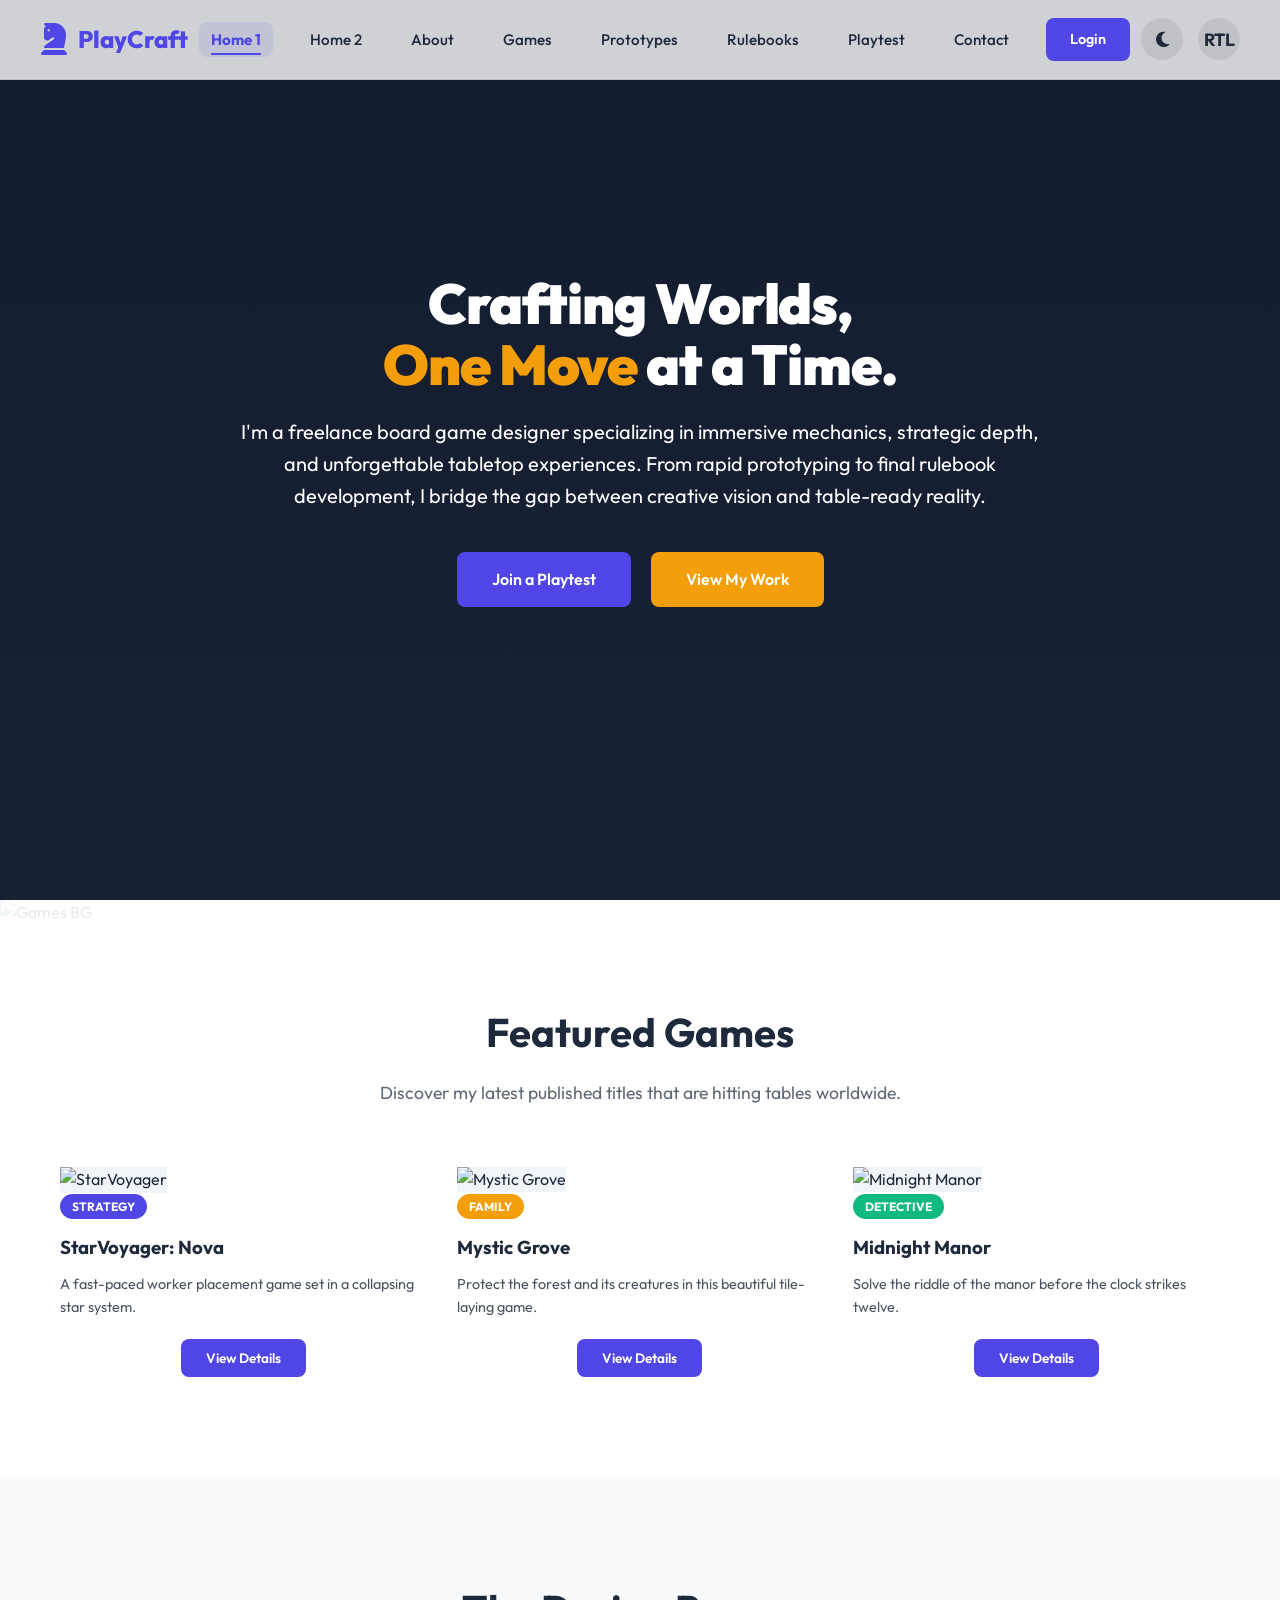
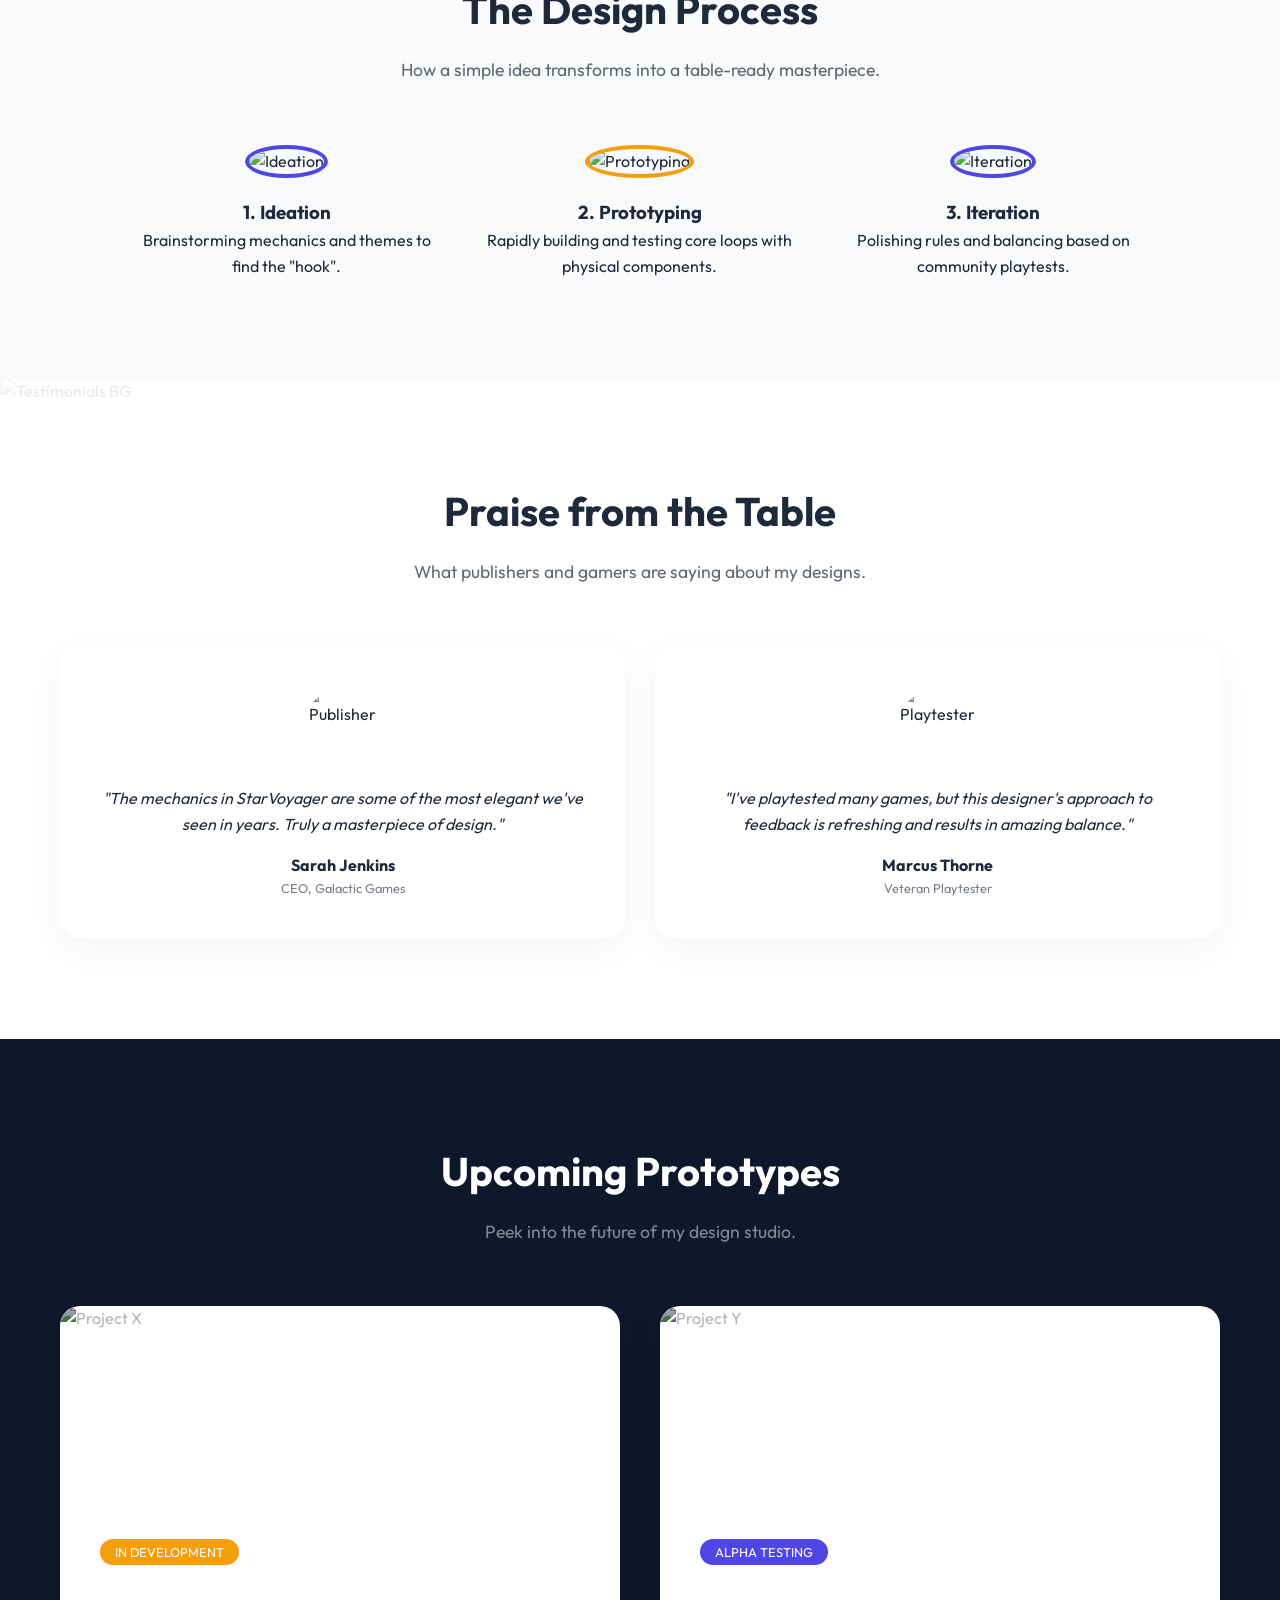
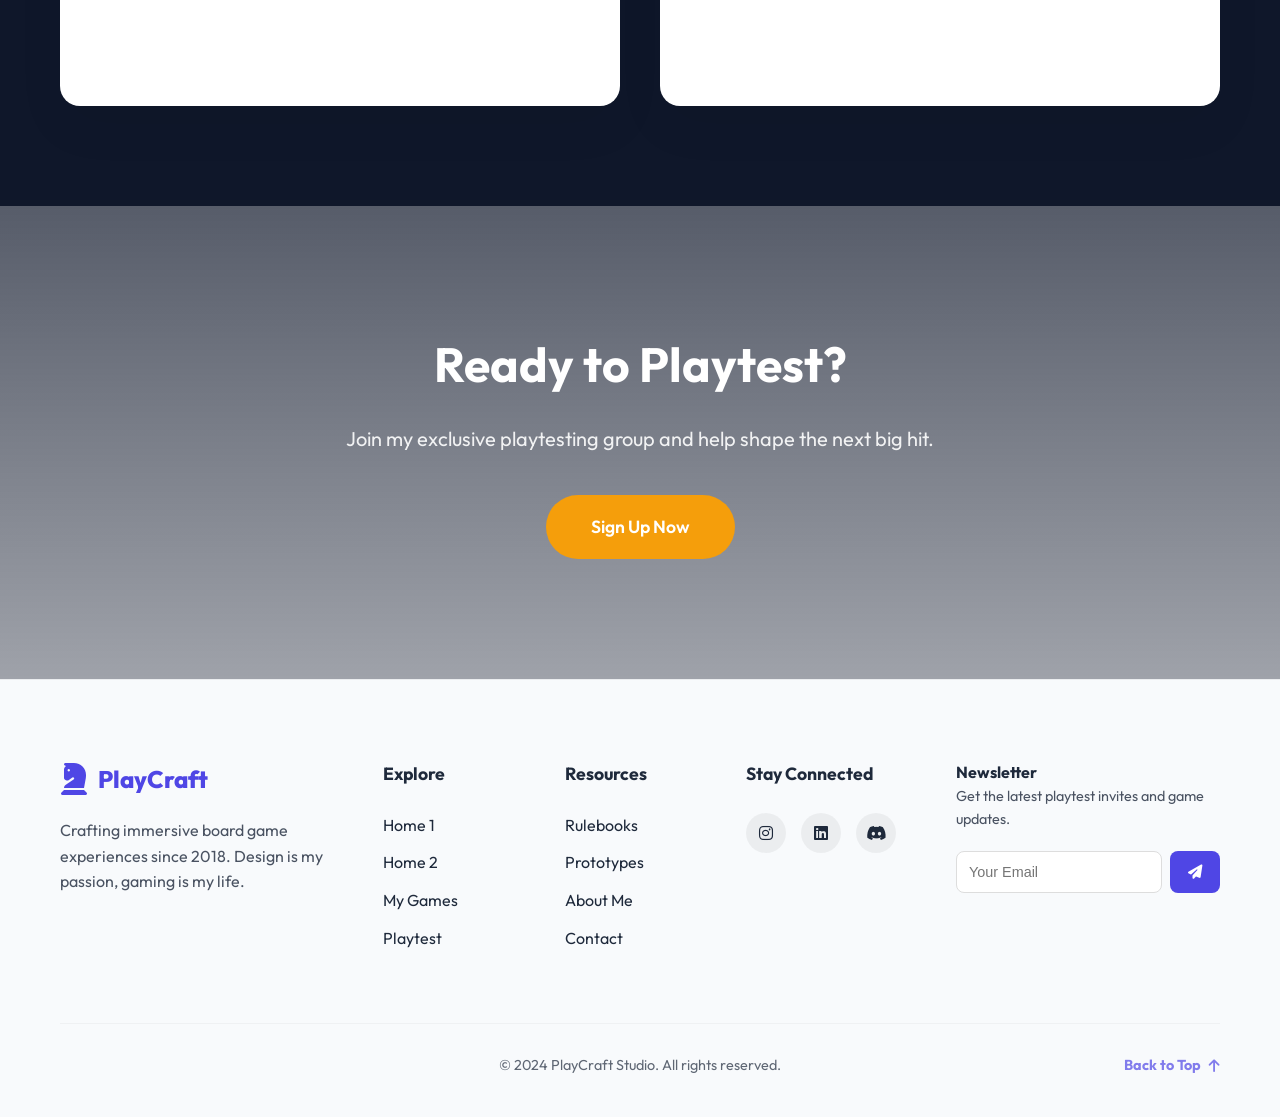
==== index.html @ fb5658e9 "first commit" ====
<!DOCTYPE html>
<html lang="en">

<head>
    <meta charset="UTF-8">
    <meta name="viewport" content="width=device-width, initial-scale=1.0">
    <title>PlayCraft | Home 1 - Classic Board Game Portfolio</title>
    <link rel="stylesheet" href="style.css">
    <link
        href="https://fonts.googleapis.com/css2?family=Outfit:wght@300;400;500;600;700;800;900&family=Inter:wght@400;500;600;700&display=swap"
        rel="stylesheet">
    <link rel="stylesheet" href="https://cdnjs.cloudflare.com/ajax/libs/font-awesome/6.4.0/css/all.min.css">
</head>

<body>

    <!-- Header -->
    <header>
        <div class="header-container">
            <a href="index.html" class="logo">
                <i class="fas fa-chess-knight"></i>
                <span>PlayCraft</span>
            </a>
            <nav id="main-nav">
                <ul>
                    <li><a href="index.html" class="active">Home 1</a></li>
                    <li><a href="home2.html">Home 2</a></li>
                    <li><a href="about.html">About</a></li>
                    <li><a href="games.html">Games</a></li>
                    <li><a href="prototypes.html">Prototypes</a></li>
                    <li><a href="rulebooks.html">Rulebooks</a></li>
                    <li><a href="playtest.html">Playtest</a></li>
                    <li><a href="contact.html">Contact</a></li>
                    <li><a href="login.html" class="btn btn-primary">Login</a></li>
                </ul>
            </nav>
            <div class="header-actions">
                <button class="toggle-btn" id="theme-toggle"><i class="fas fa-moon"></i></button>
                <button class="toggle-btn" id="rtl-toggle">RTL</button>
                <i class="fas fa-bars hamburger" id="hamburger"></i>
            </div>
        </div>
    </header>

    <main>
        <!-- Hero Section -->
        <section class="hero"
            style="background-image: url('https://images.unsplash.com/photo-1570303345338-e1f0eddf4946?auto=format&fit=crop&q=80&w=1920');">
            <div class="hero-overlay"></div>
            <div class="container hero-container"
                style="display: flex; align-items: center; justify-content: center; text-align: center;">
                <div class="hero-content" style="max-width: 800px; z-index: 2; margin: 0 auto;">
                    <h1 class="hero-title">Crafting
                        Worlds, <br><span style="color: var(--secondary);">One Move</span> at a Time.</h1>
                    <p class="hero-description" style="font-size: 1.25rem; margin-bottom: 40px; opacity: 0.9;">I'm a
                        freelance board game designer specializing in immersive mechanics, strategic depth, and
                        unforgettable tabletop experiences. From rapid prototyping to final rulebook development, I bridge the gap between creative vision and table-ready reality.</p>
                    <div class="hero-btns" style="display: flex; justify-content: center; gap: 20px;">
                        <a href="playtest.html" class="btn btn-primary"
                            style="padding: 15px 35px; font-size: 1rem;">Join a Playtest</a>
                        <a href="#featured" class="btn btn-secondary" style="padding: 15px 35px; font-size: 1rem;">View
                            My Work</a>
                    </div>
                </div>
            </div>
        </section>

        <!-- Featured Games Section -->
        <section id="featured" class="featured-games">
            <img src="https://images.unsplash.com/photo-1553481187-be93c21490a9?auto=format&fit=crop&q=80&w=1920"
                alt="Games BG" class="section-bg-img">
            <div class="container">
                <div class="section-header">
                    <h2>Featured Games</h2>
                    <p>Discover my latest published titles that are hitting tables worldwide.</p>
                </div>
                <div class="games-grid"
                    style="display: grid; grid-template-columns: repeat(auto-fit, minmax(300px, 1fr)); gap: 30px;">
                    <!-- Game 1 -->
                    <div class="card animate-on-scroll">
                        <img src="https://images.pexels.com/photos/207924/pexels-photo-207924.jpeg" alt="StarVoyager">
                        <div class="card-content">
                            <span
                                style="background: var(--primary); color: white; padding: 5px 12px; border-radius: 20px; font-size: 0.75rem; font-weight: 700;">STRATEGY</span>
                            <h3 style="margin: 15px 0 10px;">StarVoyager: Nova</h3>
                            <p style="font-size: 0.9rem; opacity: 0.8; margin-bottom: 20px;">A fast-paced worker
                                placement game set in a collapsing star system.</p>
                            <button class="btn btn-primary" onclick="openGameModal(this)" data-title="StarVoyager: Nova"
                                data-image="https://images.unsplash.com/photo-1614332287897-cdc485fa562d?auto=format&fit=crop&q=80&w=800"
                                data-desc="A fast-paced worker placement game set in a collapsing star system. Balance resource gathering with ship upgrades as you race to escape before the Supernova. Every decision could be your last."
                                style="padding: 10px 25px; font-size: 0.85rem; width: fit-content; margin: 0 auto; display: block;">View Details</button>
                        </div>
                    </div>
                    <!-- Game 2 -->
                    <div class="card animate-on-scroll" style="animation-delay: 0.1s;">
                        <img src="https://images.pexels.com/photos/8111324/pexels-photo-8111324.jpeg"
                            alt="Mystic Grove">
                        <div class="card-content">
                            <span
                                style="background: var(--secondary); color: white; padding: 5px 12px; border-radius: 20px; font-size: 0.75rem; font-weight: 700;">FAMILY</span>
                            <h3 style="margin: 15px 0 10px;">Mystic Grove</h3>
                            <p style="font-size: 0.9rem; opacity: 0.8; margin-bottom: 20px;">Protect the forest and its
                                creatures in this beautiful tile-laying game.</p>
                            <button class="btn btn-primary" onclick="openGameModal(this)" data-title="Mystic Grove"
                                data-image="https://images.unsplash.com/photo-1544377193-33dcf4d68fb5?auto=format&fit=crop&q=80&w=800"
                                data-desc="Protect your sacred forest as druids in this beautiful tile-laying adventure. Harmonize with nature to outwit the industrial blight. Simple enough for families, deep enough for veterans."
                                style="padding: 10px 25px; font-size: 0.85rem; width: fit-content; margin: 0 auto; display: block;">View Details</button>
                        </div>
                    </div>
                    <!-- Game 3 -->
                    <div class="card animate-on-scroll" style="animation-delay: 0.2s;">
                        <img src="https://images.unsplash.com/photo-1606167668584-78701c57f13d?auto=format&fit=crop&q=80&w=600"
                            alt="Midnight Manor">
                        <div class="card-content">
                            <span
                                style="background: #10b981; color: white; padding: 5px 12px; border-radius: 20px; font-size: 0.75rem; font-weight: 700;">DETECTIVE</span>
                            <h3 style="margin: 15px 0 10px;">Midnight Manor</h3>
                            <p style="font-size: 0.9rem; opacity: 0.8; margin-bottom: 20px;">Solve the riddle of the
                                manor before the clock strikes twelve.</p>
                            <button class="btn btn-primary" onclick="openGameModal(this)" data-title="Midnight Manor"
                                data-image="https://images.unsplash.com/photo-1606167668584-78701c57f13d?auto=format&fit=crop&q=80&w=800"
                                data-desc="A social deduction game of shadows and secrets. One player is the phantom haunting the manor, while others must uncover the mystery before the clock strikes twelve. Every clue matters."
                                style="padding: 10px 25px; font-size: 0.85rem; width: fit-content; margin: 0 auto; display: block;">View Details</button>
                        </div>
                    </div>
                </div>
            </div>
        </section>

        <!-- Design Process Section -->
        <section id="process" style="background: #f8fafc; position: relative;">
            <div class="container" style="position: relative; z-index: 2; max-width: 1100px;">
                <div class="section-header">
                    <h2>The Design Process</h2>
                    <p>How a simple idea transforms into a table-ready masterpiece.</p>
                </div>
                <div class="process-grid" style="display: grid; grid-template-columns: repeat(3, 1fr); gap: 40px; padding: 0 20px;">
                        <div class="process-step animate-on-scroll" style="text-align: center;">
                            <img src="https://images.unsplash.com/photo-1553481187-be93c21490a9?auto=format&fit=crop&q=80&w=600"
                                alt="Ideation"
                                style="width: 150px; height: 150px; border-radius: 50%; object-fit: cover; margin-bottom: 20px; border: 4px solid var(--primary);">
                            <h3>1. Ideation</h3>
                            <p>Brainstorming mechanics and themes to find the "hook".</p>
                        </div>
                        <div class="process-step animate-on-scroll" style="text-align: center;">
                            <img src="https://images.pexels.com/photos/7776195/pexels-photo-7776195.jpeg"
                                alt="Prototyping"
                                style="width: 150px; height: 150px; border-radius: 50%; object-fit: cover; margin-bottom: 20px; border: 4px solid var(--secondary);">
                            <h3>2. Prototyping</h3>
                            <p>Rapidly building and testing core loops with physical components.</p>
                        </div>
                        <div class="process-step animate-on-scroll" style="text-align: center;">
                            <img src="https://images.pexels.com/photos/15574421/pexels-photo-15574421.jpeg"
                                alt="Iteration"
                                style="width: 150px; height: 150px; border-radius: 50%; object-fit: cover; margin-bottom: 20px; border: 4px solid var(--primary);">
                            <h3>3. Iteration</h3>
                            <p>Polishing rules and balancing based on community playtests.</p>
                        </div>
                    </div>
            </div>
        </section>

        <!-- Testimonials Section -->
        <section id="testimonials">
            <img src="https://images.unsplash.com/photo-1543269664-7eef42226a21?auto=format&fit=crop&q=80&w=1920"
                alt="Testimonials BG" class="section-bg-img">
            <div class="container">
                <div class="section-header">
                    <h2>Praise from the Table</h2>
                    <p>What publishers and gamers are saying about my designs.</p>
                </div>
                <div class="testimonials-grid" style="display: grid; grid-template-columns: repeat(2, 1fr); gap: 30px;">
                    <div class="testimonial-card animate-on-scroll"
                        style="padding: 40px; background: var(--bg-light); border-radius: 20px; box-shadow: 0 10px 40px rgba(0,0,0,0.05); display: flex; flex-direction: column; gap: 20px; align-items: center; text-align: center;">
                        <img src="https://images.unsplash.com/photo-1472099645785-5658abf4ff4e?auto=format&fit=crop&q=80&w=100"
                            alt="Publisher" style="width: 80px; height: 80px; border-radius: 50%; object-fit: cover;">
                        <div>
                            <p style="font-style: italic; margin-bottom: 15px;">"The mechanics in StarVoyager are some
                                of the most elegant we've seen in years. Truly a masterpiece of design."</p>
                            <h4 style="margin: 0; text-align: center;">Sarah Jenkins</h4>
                            <span style="font-size: 0.8rem; opacity: 0.6; display: block; text-align: center;">CEO, Galactic Games</span>
                        </div>
                    </div>
                    <div class="testimonial-card animate-on-scroll"
                        style="padding: 40px; background: var(--bg-light); border-radius: 20px; box-shadow: 0 10px 40px rgba(0,0,0,0.05); display: flex; flex-direction: column; gap: 20px; align-items: center; text-align: center;">
                        <img src="https://images.unsplash.com/photo-1438761681033-6461ffad8d80?auto=format&fit=crop&q=80&w=100"
                            alt="Playtester" style="width: 80px; height: 80px; border-radius: 50%; object-fit: cover;">
                        <div>
                            <p style="font-style: italic; margin-bottom: 15px;">"I've playtested many games, but this
                                designer's approach to feedback is refreshing and results in amazing balance."</p>
                            <h4 style="margin: 0; text-align: center;">Marcus Thorne</h4>
                            <span style="font-size: 0.8rem; opacity: 0.6; display: block; text-align: center;">Veteran Playtester</span>
                        </div>
                    </div>
                </div>
            </div>
        </section>

        <!-- Upcoming Prototypes Section -->
        <section id="upcoming" style="background: var(--bg-dark); color: white;">
            <div class="container">
                <div class="section-header">
                    <h2 style="color: white;">Upcoming Prototypes</h2>
                    <p style="color: rgba(255,255,255,0.7);">Peek into the future of my design studio.</p>
                </div>
                <div class="upcoming-grid" style="display: grid; grid-template-columns: 1fr 1fr; gap: 40px;">
                    <div class="prototype-card animate-on-scroll"
                        style="position: relative; border-radius: 20px; overflow: hidden; height: 400px;">
                        <img src="https://images.pexels.com/photos/19677/pexels-photo.jpg" alt="Project X"
                            style="width: 100%; height: 100%; object-fit: cover; filter: brightness(0.7);">
                        <div style="position: absolute; bottom: 40px; left: 40px; z-index: 2;">
                            <span
                                style="background: var(--secondary); padding: 5px 15px; border-radius: 20px; font-size: 0.8rem;">IN
                                DEVELOPMENT</span>
                            <h3 style="font-size: 1.8rem; margin: 15px 0;">Project: Aether Bridge</h3>
                            <p style="opacity: 0.8;">A cooperative puzzle game about connecting ancient civilizations.
                            </p>
                        </div>
                    </div>
                    <div class="prototype-card animate-on-scroll"
                        style="position: relative; border-radius: 20px; overflow: hidden; height: 400px;">
                        <img src="https://images.pexels.com/photos/7329697/pexels-photo-7329697.jpeg" alt="Project Y"
                            style="width: 100%; height: 100%; object-fit: cover; filter: brightness(0.7);">
                        <div style="position: absolute; bottom: 40px; left: 40px; z-index: 2;">
                            <span
                                style="background: var(--primary); padding: 5px 15px; border-radius: 20px; font-size: 0.8rem;">ALPHA
                                TESTING</span>
                            <h3 style="font-size: 1.8rem; margin: 15px 0;">Kingdom's Edge</h3>
                            <p style="opacity: 0.8;">Area control and bluffing game set in a crumbling empire.</p>
                        </div>
                    </div>
                </div>
            </div>
        </section>

        <!-- CTA Section -->
        <section class="cta-section"
            style="padding: 120px 0; text-align: center; background-image: url('https://images.unsplash.com/photo-1596464716127-f2a82984de30?auto=format&fit=crop&q=80&w=1200'); background-size: cover; background-position: center; position: relative;">
            <div class="hero-overlay"></div>
            <div class="container animate-up" style="position: relative; z-index: 2; color: white;">
                <h2 style="font-size: 3rem; margin-bottom: 20px;">Ready to Playtest?</h2>
                <p style="font-size: 1.25rem; margin-bottom: 40px; opacity: 0.9;">Join my exclusive playtesting group
                    and help shape the next big hit.</p>
                <a href="playtest.html" class="btn btn-secondary"
                    style="padding: 18px 45px; font-size: 1.1rem; border-radius: 50px;">Sign Up Now</a>
            </div>
        </section>
    </main>

    <!-- Footer -->
    <footer>
        <div class="container">
            <div class="footer-grid">
                <div class="footer-logo-desc">
                    <a href="index.html" class="logo">
                        <i class="fas fa-chess-knight"></i>
                        <span>PlayCraft</span>
                    </a>
                    <p>Crafting immersive board game experiences since 2018. Design is my passion, gaming is my life.
                    </p>
                </div>
                <div class="footer-links">
                    <h4>Explore</h4>
                    <ul>
                        <li><a href="index.html">Home 1</a></li>
                        <li><a href="home2.html">Home 2</a></li>
                        <li><a href="games.html">My Games</a></li>
                        <li><a href="playtest.html">Playtest</a></li>
                    </ul>
                </div>
                <div class="footer-links">
                    <h4>Resources</h4>
                    <ul>
                        <li><a href="rulebooks.html">Rulebooks</a></li>
                        <li><a href="prototypes.html">Prototypes</a></li>
                        <li><a href="about.html">About Me</a></li>
                        <li><a href="contact.html">Contact</a></li>
                    </ul>
                </div>
                <div class="footer-links">
                    <h4>Stay Connected</h4>
                    <div class="social-icons">
                        <a href="#" class="social-icon"><i class="fab fa-instagram"></i></a>
                        <a href="#" class="social-icon"><i class="fab fa-linkedin"></i></a>
                        <a href="#" class="social-icon"><i class="fab fa-discord"></i></a>
                    </div>
                </div>
                <div class="footer-newsletter">
                    <h4>Newsletter</h4>
                    <p style="margin-bottom: 20px; font-size: 0.9rem; opacity: 0.8;">Get the latest playtest invites and game updates.</p>
                    <form style="display: flex; gap: 8px;">
                        <input type="email" placeholder="Your Email" style="flex: 1; padding: 12px; border-radius: 8px; border: 1px solid #ddd; font-size: 0.9rem; background: var(--bg-light); color: var(--text-main);">
                        <button type="submit" class="btn btn-primary" style="padding: 10px 18px;"><i class="fas fa-paper-plane"></i></button>
                    </form>
                </div>
            </div>
            <div class="footer-bottom">
                <p>&copy; 2024 PlayCraft Studio. All rights reserved.</p>
                <a href="#" class="back-to-top">Back to Top <i class="fas fa-arrow-up"></i></a>
            </div>
        </div>
    </footer>

    <!-- Dynamic Game Modal -->
    <div id="game-modal" class="modal-overlay">
        <div class="modal-card">
            <div class="modal-close" onclick="closeGameModal()">
                <i class="fas fa-times"></i>
            </div>
            <div class="modal-img-container">
                <img id="modal-img" src="" alt="Game Detail" class="modal-img">
            </div>
            <div class="modal-body">
                <h2 id="modal-title" class="modal-title">Game Title</h2>
                <p id="modal-desc" class="modal-description">Game description goes here...</p>
                <div style="display: flex; gap: 20px;">
                    <a href="playtest.html" class="btn btn-primary">Join a Playtest</a>
                    <button class="btn btn-secondary" onclick="closeGameModal()">Close Details</button>
                </div>
            </div>
        </div>
    </div>

    <script src="main.js"></script>
</body>

</html>
---- style.css ----
:root {
    --primary: #4f46e5;
    --primary-dark: #4338ca;
    --secondary: #f59e0b;
    --secondary-dark: #d97706;
    --bg-light: #ffffff;
    --bg-dark: #0f172a;
    --text-light: #1e293b;
    --text-dark: #f8fafc;
    --card-bg-light: #ffffff;
    --card-bg-dark: #1e293b;
    --header-height: 80px;
    --transition: all 0.3s cubic-bezier(0.4, 0, 0.2, 1);
}

* {
    margin: 0;
    padding: 0;
    box-sizing: border-box;
}

html {
    scroll-behavior: smooth;
}

body {
    font-family: 'Outfit', sans-serif;
    line-height: 1.6;
    background-color: var(--bg-light);
    color: var(--text-light);
    transition: var(--transition);
    overflow-x: hidden;
}

body.dark-mode {
    background-color: var(--bg-dark);
    color: var(--text-dark);
}

[dir="rtl"] {
    direction: rtl;
    font-family: 'Inter', sans-serif;
}

a {
    text-decoration: none;
    color: inherit;
    transition: var(--transition);
}

button {
    cursor: pointer;
    border: none;
    outline: none;
    font-family: inherit;
    transition: var(--transition);
}

.container {
    max-width: 1200px;
    margin: 0 auto;
    padding: 0 20px;
}

/* Header Styling */
header {
    position: fixed;
    top: 0;
    left: 0;
    width: 100%;
    height: var(--header-height);
    background: rgba(255, 255, 255, 0.8);
    backdrop-filter: blur(10px);
    z-index: 1000;
    display: flex;
    align-items: center;
    border-bottom: 1px solid rgba(0, 0, 0, 0.1);
    transition: var(--transition);
}

body.dark-mode header {
    background: rgba(15, 23, 42, 0.8);
    border-bottom: 1px solid rgba(255, 255, 255, 0.1);
}

.header-container {
    display: flex;
    justify-content: space-between;
    align-items: center;
    width: 100%;
    padding: 0 40px;
}

.logo {
    display: flex;
    align-items: center;
    gap: 10px;
    font-size: 1.5rem;
    font-weight: 800;
    color: var(--primary);
}

.logo i {
    font-size: 2rem;
}

nav ul {
    display: flex;
    list-style: none;
    gap: 25px;
    align-items: center;
}

nav ul li a {
    font-weight: 500;
    font-size: 0.95rem;
    position: relative;
    padding: 8px 12px;
    border-radius: 8px;
}

nav ul li a::after {
    content: '';
    position: absolute;
    bottom: 2px;
    left: 12px;
    width: 0;
    height: 2px;
    background: var(--primary);
    transition: var(--transition);
}

nav ul li a:hover {
    color: var(--primary);
}

nav ul li a:hover::after {
    width: calc(100% - 24px);
}

/* Active Navigation State */
nav ul li a.active {
    color: var(--primary);
    font-weight: 700;
    background: rgba(79, 70, 229, 0.1);
}

body.dark-mode nav ul li a.active {
    background: rgba(255, 255, 255, 0.05);
    color: var(--secondary);
}

nav ul li a.active::after {
    width: calc(100% - 24px);
    background: var(--primary);
}

body.dark-mode nav ul li a.active::after {
    background: var(--secondary);
}

.header-actions {
    display: flex;
    align-items: center;
    gap: 15px;
}
.hamburger {
    display: none !important;
    font-size: 1.5rem;
    cursor: pointer;
    transition: var(--transition);
    color: var(--text-main);
}

body.dark-mode .hamburger {
    color: #f1f5f9;
}

/* Common Hero Heading Standard */
.hero-title {
    font-size: 3.5rem;
    font-weight: 900;
    line-height: 1.1;
    letter-spacing: -0.02em;
    margin-bottom: 20px;
    text-transform: none;
}

@media (max-width: 1024px) {
    .hero-title {
        font-size: 3rem;
    }
}

@media (max-width: 768px) {
    .hero-title {
        font-size: 2.5rem;
    }
}

.hamburger:hover {
    color: var(--primary);
}

.btn {
    padding: 10px 24px;
    border-radius: 8px;
    font-weight: 600;
    font-size: 0.9rem;
    display: inline-flex;
    align-items: center;
    justify-content: center;
    gap: 8px;
}

.btn-primary {
    background-color: var(--primary);
    color: white !important;
}

.btn-primary:hover {
    background-color: var(--primary-dark);
    color: white !important;
    transform: translateY(-3px) scale(1.02);
    box-shadow: 0 15px 30px rgba(79, 70, 229, 0.4);
    filter: brightness(1.1);
}

.btn-secondary {
    background-color: var(--secondary);
    color: white !important;
}

.btn-secondary:hover {
    background-color: var(--secondary-dark);
    color: white !important;
    transform: translateY(-3px) scale(1.02);
    box-shadow: 0 15px 30px rgba(245, 158, 11, 0.4);
    filter: brightness(1.1);
}

.toggle-btn {
    width: 42px;
    height: 42px;
    border-radius: 50%;
    background: rgba(0, 0, 0, 0.08);
    color: var(--text-main);
    display: flex;
    align-items: center;
    justify-content: center;
    font-size: 1.1rem;
    font-weight: 700;
    cursor: pointer;
    transition: var(--transition);
}

.toggle-btn:hover {
    background: var(--primary);
    color: white;
    transform: translateY(-2px);
}

body.dark-mode .toggle-btn {
    background: rgba(255, 255, 255, 0.15);
    color: #f1f5f9;
}

body.dark-mode .toggle-btn:hover {
    background: rgba(255, 255, 255, 0.25);
    color: var(--secondary);
    transform: translateY(-2px);
}

#theme-toggle i {
    transition: var(--transition);
}

body.dark-mode #theme-toggle i {
    color: var(--secondary);
}

/* Footer Styling */
footer {
    padding: 80px 0 40px;
    background: #f8fafc;
    border-top: 1px solid rgba(0, 0, 0, 0.05);
}

body.dark-mode footer {
    background: #0b1120;
    border-top: 1px solid rgba(255, 255, 255, 0.05);
}

.footer-grid {
    display: grid;
    grid-template-columns: repeat(auto-fit, minmax(180px, 1fr));
    gap: 40px;
    margin-bottom: 60px;
}

@media (min-width: 1024px) {
    .footer-grid {
        grid-template-columns: 2fr 1fr 1fr 1.2fr 1.8fr;
    }
}

.footer-logo-desc p {
    margin-top: 20px;
    opacity: 0.8;
    max-width: 300px;
}

.footer-links h4 {
    margin-bottom: 25px;
    font-size: 1.1rem;
}

.footer-links ul {
    list-style: none;
}

.footer-links ul li {
    margin-bottom: 12px;
}

.footer-links ul li a:hover {
    color: var(--primary);
    padding-left: 5px;
}

.social-icons {
    display: flex;
    gap: 15px;
}

.social-icon {
    width: 40px;
    height: 40px;
    border-radius: 50%;
    background: rgba(0, 0, 0, 0.05);
    display: flex;
    align-items: center;
    justify-content: center;
    transition: var(--transition);
}

body.dark-mode .social-icon {
    background: rgba(255, 255, 255, 0.05);
}

.social-icon:hover {
    background: var(--primary);
    color: white;
    transform: translateY(-3px);
}

.footer-bottom {
    padding-top: 30px;
    border-top: 1px solid rgba(0, 0, 0, 0.05);
    display: flex;
    justify-content: center;
    align-items: center;
    position: relative;
    font-size: 0.9rem;
    opacity: 0.7;
}

.back-to-top {
    position: absolute;
    right: 0;
    color: var(--primary);
    text-decoration: none;
    font-weight: 700;
    transition: 0.3s;
    display: flex;
    align-items: center;
    gap: 8px;
}

.back-to-top:hover {
    transform: translateY(-3px);
    color: var(--secondary);
}

@media (max-width: 768px) {
    .footer-bottom {
        flex-direction: column;
        gap: 15px;
    }
    .back-to-top {
        position: static;
    }
}

body.dark-mode .footer-bottom {
    border-top: 1px solid rgba(255, 255, 255, 0.05);
}

/* Sections Common */
section {
    padding: 100px 0;
}

.section-header {
    text-align: center;
    margin-bottom: 60px;
}

.section-header h2 {
    font-size: 2.5rem;
    margin-bottom: 15px;
}

.section-header p {
    font-size: 1.1rem;
    max-width: 600px;
    margin: 0 auto;
    opacity: 0.7;
}

/* Hero Base Styling */
.hero {
    height: 100vh;
    display: flex;
    align-items: center;
    position: relative;
    overflow: hidden;
    padding-top: var(--header-height);
    background-size: cover;
    background-position: center;
    background-repeat: no-repeat;
    background-color: #1e293b; /* Fallback */
}

.hero-overlay {
    position: absolute;
    top: 0;
    left: 0;
    width: 100%;
    height: 100%;
    background: linear-gradient(rgba(15, 23, 42, 0.7), rgba(15, 23, 42, 0.4));
    z-index: 1;
}

body.dark-mode .hero-overlay {
    background: linear-gradient(rgba(2, 6, 23, 0.8), rgba(2, 6, 23, 0.6));
}

.hero .container {
    position: relative;
    z-index: 2;
    color: white;
}

/* Image Utilities */
img {
    max-width: 100%;
    height: auto;
    object-fit: cover;
}

.img-responsive {
    width: 100%;
    height: 100%;
    object-fit: cover;
}

.card img {
    width: 100%;
    height: 250px;
    object-fit: cover;
    background-color: #f1f5f9; /* Fallback */
}

body.dark-mode .card img {
    background-color: #334155;
}

.section-bg-img {
    position: absolute;
    top: 0;
    left: 0;
    width: 100%;
    height: 100%;
    object-fit: cover;
    opacity: 0.1;
    z-index: -1;
}

/* Global Dark Mode Fixes */
body.dark-mode {
    background-color: #020617;
    color: #f1f5f9;
}

body.dark-mode section:not(.hero) {
    background-color: #020617 !important;
    color: #f1f5f9;
}

body.dark-mode .container {
    color: #f1f5f9;
}

body.dark-mode h1, 
body.dark-mode h2, 
body.dark-mode h3, 
body.dark-mode h4, 
body.dark-mode p, 
body.dark-mode span,
body.dark-mode label {
    color: #f1f5f9 !important;
}

body.dark-mode .card,
body.dark-mode .testimonial-card,
body.dark-mode .process-step,
body.dark-mode .philosophy-item,
body.dark-mode .session-card {
    background-color: #1e293b !important;
    color: #f1f5f9 !important;
    box-shadow: 0 10px 30px rgba(0,0,0,0.3) !important;
    border: 1px solid rgba(255,255,255,0.05);
}

body.dark-mode .section-header p {
    color: #94a3b8 !important;
}

body.dark-mode .footer-bottom {
    border-top: 1px solid rgba(255,255,255,0.1);
}

body.dark-mode .header-container {
    background: rgba(15, 23, 42, 0.95);
}

/* Fix specific colors that might be too dark */
body.dark-mode a {
    color: #f1f5f9;
}

body.dark-mode a:hover {
    color: var(--secondary);
}

/* Animations Updated */
@keyframes fadeInUp {
    from { opacity: 0; transform: translateY(50px); }
    to { opacity: 1; transform: translateY(0); }
}

@keyframes slideInUp {
    from { opacity: 0; transform: translateY(100px); }
    to { opacity: 1; transform: translateY(0); }
}

.hero-title, .hero-description, .hero-btns {
    opacity: 0;
    animation: fadeInUp 0.8s cubic-bezier(0.4, 0, 0.2, 1) forwards;
}

.hero-title { animation-delay: 0.2s; }
.hero-description { animation-delay: 0.4s; }
.hero-btns { animation-delay: 0.6s; }

/* Auth Pages */
.auth-page {
    height: 100vh;
    display: flex;
    align-items: center;
    justify-content: center;
    background: #f1f5f9;
}

body.dark-mode .auth-page {
    background: #020617;
}

.auth-card {
    background: white;
    padding: 40px;
    border-radius: 20px;
    width: 100%;
    max-width: 450px;
    box-shadow: 0 25px 50px -12px rgba(0, 0, 0, 0.1);
    position: relative;
}

body.dark-mode .auth-card {
    background: var(--card-bg-dark);
}

.auth-logo {
    text-align: center;
    margin-bottom: 30px;
}

.auth-form .form-group {
    margin-bottom: 20px;
}

.auth-form label {
    display: block;
    margin-bottom: 8px;
    font-weight: 600;
}

.auth-form input {
    width: 100%;
    padding: 12px 16px;
    border: 1px solid rgba(0, 0, 0, 0.1);
    border-radius: 8px;
    background: transparent;
    color: inherit;
}

body.dark-mode .auth-form input {
    border-color: rgba(255, 255, 255, 0.1);
}

.password-input-wrapper {
    position: relative;
}

.password-toggle {
    position: absolute;
    right: 15px;
    top: 50%;
    transform: translateY(-50%);
    cursor: pointer;
    opacity: 0.5;
}

.auth-options {
    display: flex;
    justify-content: space-between;
    align-items: center;
    margin-bottom: 25px;
    font-size: 0.85rem;
}

.social-login {
    display: flex;
    gap: 15px;
    margin-top: 25px;
}

.social-btn {
    flex: 1;
    padding: 12px;
    border: 1px solid rgba(0, 0, 0, 0.1);
    border-radius: 8px;
    display: flex;
    align-items: center;
    justify-content: center;
    gap: 10px;
    background: transparent;
    color: #334155;
    cursor: pointer;
    transition: var(--transition);
}

.social-btn:hover {
    background: rgba(0, 0, 0, 0.05);
    transform: translateY(-2px);
}

body.dark-mode .social-btn {
    border-color: rgba(255, 255, 255, 0.1);
    color: #f1f5f9;
}

body.dark-mode .social-btn:hover {
    background: rgba(255, 255, 255, 0.1);
}

/* Auth Divider */
.auth-divider {
    text-align: center;
    margin: 30px 0;
    position: relative;
}

.auth-divider hr {
    border: 0;
    border-top: 1px solid rgba(0,0,0,0.1);
}

body.dark-mode .auth-divider hr {
    border-top-color: rgba(255,255,255,0.1);
}

.auth-divider span {
    position: absolute;
    top: 50%;
    left: 50%;
    transform: translate(-50%, -50%);
    background: white;
    padding: 0 15px;
    font-size: 0.8rem;
    color: #64748b;
    font-weight: 600;
}

body.dark-mode .auth-divider span {
    background: var(--card-bg-dark);
    color: #94a3b8;
}

/* Animations */
@keyframes fadeInUp {
    from { opacity: 0; transform: translateY(30px); }
    to { opacity: 1; transform: translateY(0); }
}

.animate-up {
    animation: fadeInUp 0.8s ease forwards;
}

@keyframes slideInLeft {
    from { opacity: 0; transform: translateX(-50px); }
    to { opacity: 1; transform: translateX(0); }
}

.animate-left {
    animation: slideInLeft 0.8s ease forwards;
}

/* Newsletter Card Theme Support */
.newsletter-card {
    max-width: 600px;
    margin: 0 auto;
    padding: 60px;
    background: rgba(255, 255, 255, 0.95);
    backdrop-filter: blur(10px);
    border-radius: 40px;
    box-shadow: 0 30px 60px rgba(0,0,0,0.1);
}

.newsletter-card h2 {
    margin-bottom: 20px;
    color: #1e293b !important;
}

.newsletter-card p {
    margin-bottom: 40px;
    opacity: 0.8;
    color: #1e293b !important;
}

body.dark-mode .newsletter-card {
    background: #1e293b;
}

body.dark-mode .newsletter-card h2,
body.dark-mode .newsletter-card p {
    color: #f1f5f9 !important;
}

.home2-newsletter {
    position: relative;
    padding: 100px 0;
    text-align: center;
    background-size: cover;
    background-position: center;
    border-radius: 40px;
    margin: 40px;
    overflow: hidden;
}

/* Advanced Modal Styling */
.modal-overlay {
    position: fixed;
    top: 0;
    left: 0;
    width: 100%;
    height: 100%;
    background: rgba(15, 23, 42, 0.8);
    backdrop-filter: blur(8px);
    display: none;
    align-items: center;
    justify-content: center;
    z-index: 2000;
    padding: 20px;
    animation: fadeIn 0.3s ease;
}

.modal-card {
    background: white;
    width: 100%;
    max-width: 700px;
    border-radius: 30px;
    overflow: hidden;
    position: relative;
    box-shadow: 0 40px 100px rgba(0,0,0,0.4);
    animation: scaleIn 0.4s cubic-bezier(0.175, 0.885, 0.32, 1.275);
}

body.dark-mode .modal-card {
    background: #1e293b;
    border: 1px solid rgba(255,255,255,0.05);
}

.modal-close {
    position: absolute;
    top: 20px;
    right: 20px;
    width: 40px;
    height: 40px;
    background: white;
    border-radius: 50%;
    display: flex;
    align-items: center;
    justify-content: center;
    cursor: pointer;
    z-index: 10;
    box-shadow: 0 10px 20px rgba(0,0,0,0.1);
    transition: 0.3s;
}

body.dark-mode .modal-close {
    background: #0f172a;
}

.modal-close:hover {
    transform: rotate(90deg) scale(1.1);
    background: var(--secondary);
    color: white;
}

.modal-img-container {
    height: 350px;
    width: 100%;
    position: relative;
}

.modal-img {
    width: 100%;
    height: 100%;
    object-fit: cover;
}

.modal-body {
    padding: 40px;
}

.modal-title {
    font-size: 2.2rem;
    font-weight: 800;
    margin-bottom: 20px;
    color: var(--primary);
}

body.dark-mode .modal-title {
    color: var(--secondary);
}

.philosophy-card {
    padding: 40px;
    background: var(--bg-light);
    border-radius: 30px;
    border-bottom: 6px solid var(--primary);
    box-shadow: 0 10px 40px rgba(0,0,0,0.05);
    transition: var(--transition);
    text-align: center;
}

.philosophy-card:hover {
    transform: translateY(-15px);
    box-shadow: 0 20px 40px rgba(79, 70, 229, 0.2);
}

.philosophy-card i {
    font-size: 3rem;
    color: var(--primary);
    margin-bottom: 25px;
    display: block;
}

body.dark-mode .philosophy-card {
    background: var(--card-bg-dark) !important;
}

.philosophy-card h3 {
    margin-bottom: 15px;
}

.philosophy-card p {
    font-size: 0.95rem;
    line-height: 1.6;
    opacity: 0.8;
}

.prototype-card {
    background: var(--bg-light);
    border-radius: 30px;
    overflow: hidden;
    box-shadow: 0 20px 50px rgba(0,0,0,0.05);
    display: flex;
    flex-direction: column;
    transition: var(--transition);
}

.prototype-card:hover {
    transform: translateY(-10px);
    box-shadow: 0 30px 60px rgba(79, 70, 229, 0.15);
}

body.dark-mode .prototype-card {
    background: var(--card-bg-dark) !important;
}

.prototype-card-content {
    padding: 40px;
    text-align: center;
    display: flex;
    flex-direction: column;
    align-items: center;
}

.prototype-card-content h3 {
    font-size: 1.8rem;
    margin-bottom: 15px;
}

.prototype-card-content p {
    opacity: 0.8;
    margin-bottom: 25px;
    line-height: 1.6;
}

/* Generic Theme Card for multiple uses */
.theme-card {
    background: var(--bg-light);
    box-shadow: 0 10px 30px rgba(0,0,0,0.05);
    transition: var(--transition);
}

body.dark-mode .theme-card {
    background: var(--card-bg-dark) !important;
}

/* Contact Form Theme Styles */
.contact-form label {
    display: block;
    margin-bottom: 12px;
    font-weight: 700;
    color: #334155;
    transition: var(--transition);
}

body.dark-mode .contact-form label {
    color: #f1f5f9;
}

.contact-form input,
.contact-form textarea {
    width: 100%;
    padding: 18px 25px;
    border-radius: 15px;
    border: 1.5px solid #e2e8f0;
    font-size: 1rem;
    transition: all 0.3s;
    background: #f1f5f9;
    color: #334155;
    outline: none;
}

body.dark-mode .contact-form input,
body.dark-mode .contact-form textarea {
    background: rgba(255, 255, 255, 0.05);
    border-color: rgba(255, 255, 255, 0.1);
    color: white;
}

.contact-form input:focus,
.contact-form textarea:focus {
    border-color: var(--primary);
    background: white;
    box-shadow: 0 0 0 4px rgba(79, 70, 229, 0.1);
}

body.dark-mode .contact-form input:focus,
body.dark-mode .contact-form textarea:focus {
    background: rgba(255, 255, 255, 0.1);
    border-color: var(--secondary);
}

.contact-form button:hover {
    transform: scale(1.02);
}

.modal-description {
    font-size: 1.1rem;
    line-height: 1.7;
    opacity: 0.8;
    margin-bottom: 30px;
}

@keyframes fadeIn {
    from { opacity: 0; }
    to { opacity: 1; }
}

@keyframes scaleIn {
    from { opacity: 0; transform: scale(0.8) translateY(20px); }
    to { opacity: 1; transform: scale(1) translateY(0); }
}

@media (max-width: 768px) {
    .modal-img-container { height: 250px; }
    .modal-body { padding: 30px; }
    .modal-title { font-size: 1.8rem; }
}

/* Responsive Overall */
@media (max-width: 1024px) {
    .header-container { padding: 0 15px; width: 100%; }
    .hero-title { font-size: 3rem; }
    .footer-grid { grid-template-columns: 1fr 1fr; }
    .newsletter-card { padding: 40px 20px; border-radius: 20px; margin: 0 10px; }
    
    nav {
        position: fixed;
        top: var(--header-height);
        left: -100%;
        width: 100%;
        height: calc(100vh - var(--header-height));
        background: var(--bg-light);
        transition: 0.3s ease;
        padding: 40px;
        z-index: 1000;
        box-shadow: 0 20px 40px rgba(0,0,0,0.1);
    }
    body.dark-mode nav { background: var(--bg-dark); }
    nav.active { left: 0; }
    nav ul {
        flex-direction: column;
        align-items: flex-start;
        gap: 30px;
    }
    .hamburger {
        display: block !important;
    }
    .hero { text-align: center; }
    .hero-content { margin: 0 auto; }
}

@media (max-width: 768px) {
    .home2-newsletter { 
        margin: 20px 10px; 
        padding: 60px 0; 
        border-radius: 20px;
    }
    .newsletter-card { padding: 30px 15px; }
}

@media (max-width: 480px) {
    .hero-title { font-size: 2.5rem; }
    .footer-grid { grid-template-columns: 1fr; }
}
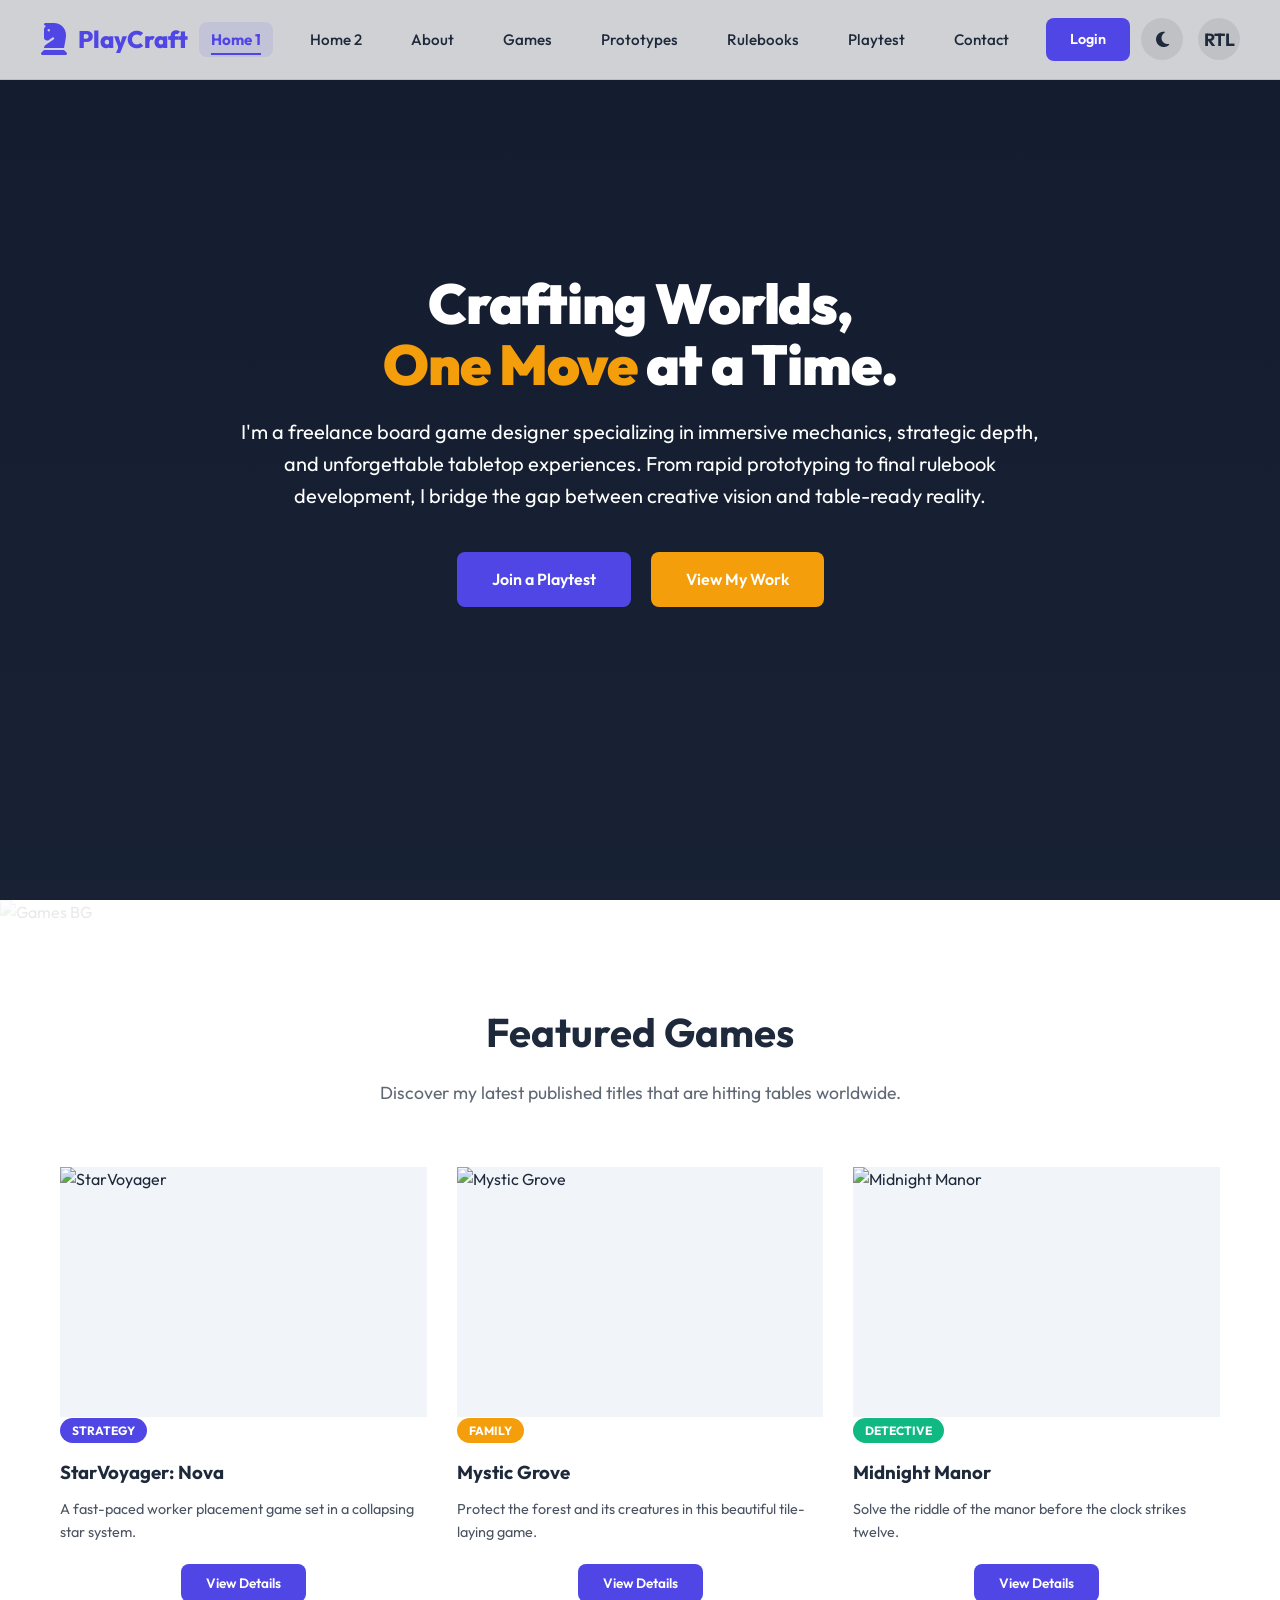
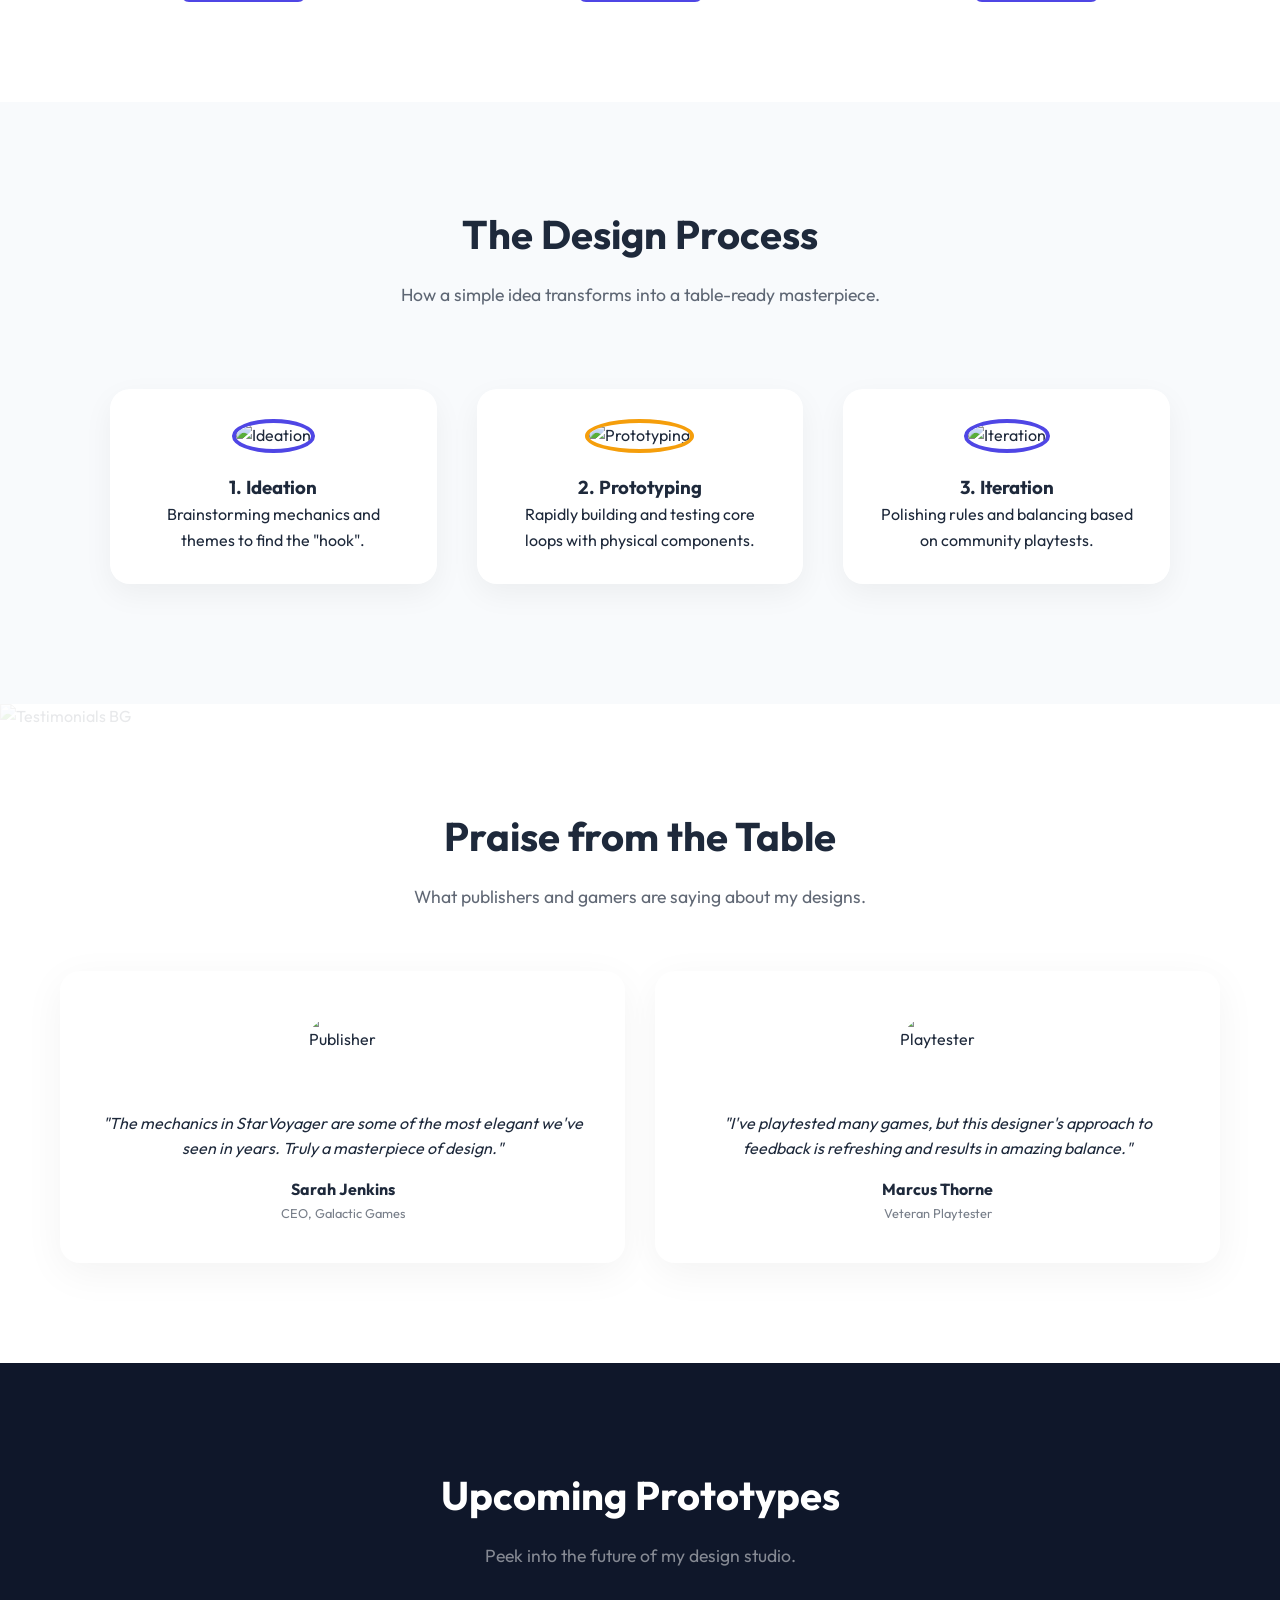
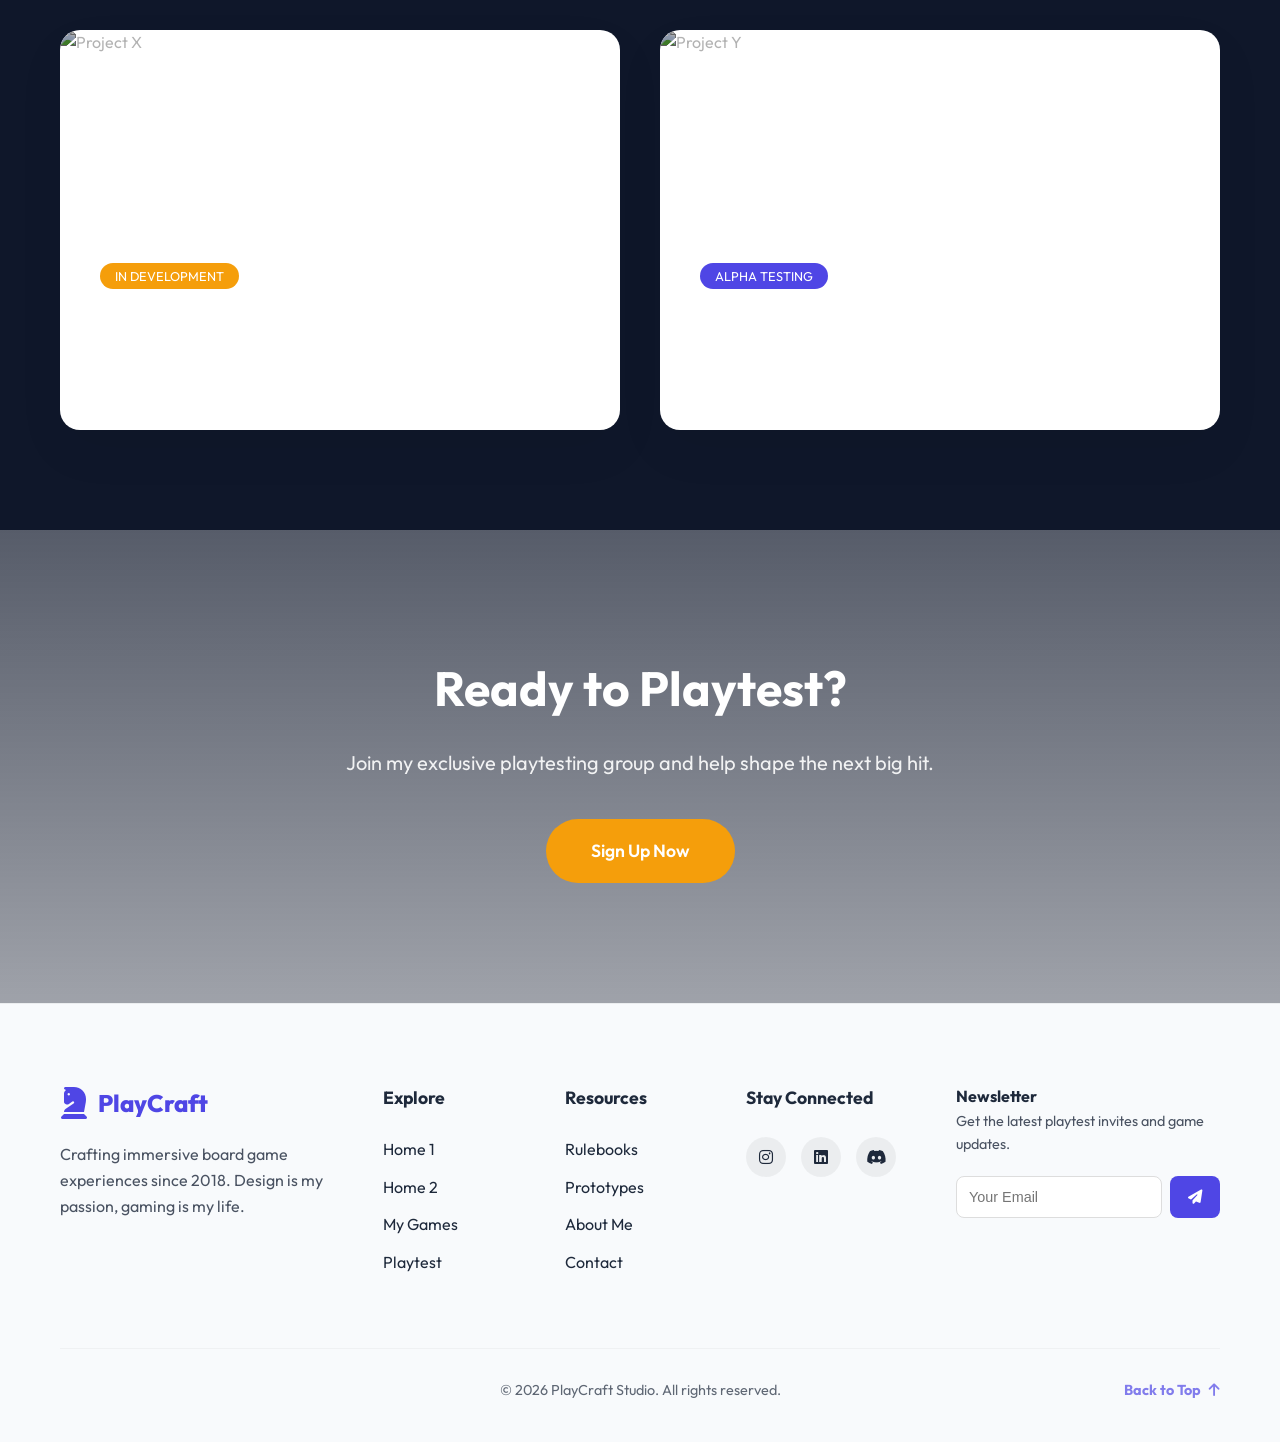
==== commit 8f6feb02: "corrections" ====
--- a/index.html
+++ b/index.html
@@ -3,6 +3,7 @@
 
 <head>
     <meta charset="UTF-8">
+    <link rel="icon" type="image/png" href="favicon.png">
     <meta name="viewport" content="width=device-width, initial-scale=1.0">
     <title>PlayCraft | Home 1 - Classic Board Game Portfolio</title>
     <link rel="stylesheet" href="style.css">
@@ -74,8 +75,7 @@
                     <h2>Featured Games</h2>
                     <p>Discover my latest published titles that are hitting tables worldwide.</p>
                 </div>
-                <div class="games-grid"
-                    style="display: grid; grid-template-columns: repeat(auto-fit, minmax(300px, 1fr)); gap: 30px;">
+                <div class="games-grid">
                     <!-- Game 1 -->
                     <div class="card animate-on-scroll">
                         <img src="https://images.pexels.com/photos/207924/pexels-photo-207924.jpeg" alt="StarVoyager">
@@ -134,7 +134,7 @@
                     <h2>The Design Process</h2>
                     <p>How a simple idea transforms into a table-ready masterpiece.</p>
                 </div>
-                <div class="process-grid" style="display: grid; grid-template-columns: repeat(3, 1fr); gap: 40px; padding: 0 20px;">
+                <div class="process-grid">
                         <div class="process-step animate-on-scroll" style="text-align: center;">
                             <img src="https://images.unsplash.com/photo-1553481187-be93c21490a9?auto=format&fit=crop&q=80&w=600"
                                 alt="Ideation"
@@ -169,9 +169,8 @@
                     <h2>Praise from the Table</h2>
                     <p>What publishers and gamers are saying about my designs.</p>
                 </div>
-                <div class="testimonials-grid" style="display: grid; grid-template-columns: repeat(2, 1fr); gap: 30px;">
-                    <div class="testimonial-card animate-on-scroll"
-                        style="padding: 40px; background: var(--bg-light); border-radius: 20px; box-shadow: 0 10px 40px rgba(0,0,0,0.05); display: flex; flex-direction: column; gap: 20px; align-items: center; text-align: center;">
+                <div class="testimonials-grid">
+                    <div class="testimonial-card animate-on-scroll">
                         <img src="https://images.unsplash.com/photo-1472099645785-5658abf4ff4e?auto=format&fit=crop&q=80&w=100"
                             alt="Publisher" style="width: 80px; height: 80px; border-radius: 50%; object-fit: cover;">
                         <div>
@@ -181,9 +180,8 @@
                             <span style="font-size: 0.8rem; opacity: 0.6; display: block; text-align: center;">CEO, Galactic Games</span>
                         </div>
                     </div>
-                    <div class="testimonial-card animate-on-scroll"
-                        style="padding: 40px; background: var(--bg-light); border-radius: 20px; box-shadow: 0 10px 40px rgba(0,0,0,0.05); display: flex; flex-direction: column; gap: 20px; align-items: center; text-align: center;">
-                        <img src="https://images.unsplash.com/photo-1438761681033-6461ffad8d80?auto=format&fit=crop&q=80&w=100"
+                    <div class="testimonial-card animate-on-scroll">
+                        <img src="https://images.unsplash.com/photo-1438761681033-6461ffad8d80?auto=format&fit=crop&get=80&w=100"
                             alt="Playtester" style="width: 80px; height: 80px; border-radius: 50%; object-fit: cover;">
                         <div>
                             <p style="font-style: italic; margin-bottom: 15px;">"I've playtested many games, but this
@@ -295,7 +293,7 @@
                 </div>
             </div>
             <div class="footer-bottom">
-                <p>&copy; 2024 PlayCraft Studio. All rights reserved.</p>
+                <p>&copy; 2026 PlayCraft Studio. All rights reserved.</p>
                 <a href="#" class="back-to-top">Back to Top <i class="fas fa-arrow-up"></i></a>
             </div>
         </div>
--- a/style.css
+++ b/style.css
@@ -533,6 +533,82 @@
 
 body.dark-mode .header-container {
     background: rgba(15, 23, 42, 0.95);
+}
+
+.games-grid {
+    display: flex;
+    flex-wrap: wrap;
+    justify-content: center;
+    gap: 30px;
+    width: 100%;
+}
+
+.games-grid .card {
+    flex: 0 1 calc(33.333% - 20px);
+    display: flex;
+    flex-direction: column;
+}
+
+.process-grid {
+    display: grid;
+    grid-template-columns: repeat(3, 1fr);
+    gap: 40px;
+    padding: 20px 0;
+}
+
+.process-step {
+    text-align: center;
+    padding: 30px;
+    border-radius: 20px;
+    background: white;
+    box-shadow: 0 10px 30px rgba(0,0,0,0.05);
+    transition: transform 0.3s ease;
+}
+
+.process-step:hover {
+    transform: translateY(-10px);
+}
+
+.testimonials-grid {
+    display: grid;
+    grid-template-columns: repeat(2, 1fr);
+    gap: 30px;
+}
+
+.testimonial-card {
+    padding: 40px;
+    background: var(--bg-light);
+    border-radius: 20px;
+    box-shadow: 0 10px 40px rgba(0,0,0,0.05);
+    display: flex;
+    flex-direction: column;
+    gap: 20px;
+    align-items: center;
+    text-align: center;
+}
+
+@media (max-width: 1024px) {
+    .games-grid .card {
+        flex: 0 1 calc(50% - 15px);
+    }
+    .process-grid {
+        grid-template-columns: repeat(2, 1fr);
+    }
+}
+
+@media (max-width: 768px) {
+    .games-grid .card {
+        flex: 0 1 100%;
+    }
+    .process-grid {
+        grid-template-columns: 1fr;
+    }
+    .testimonials-grid {
+        grid-template-columns: 1fr;
+    }
+    .testimonial-card {
+        padding: 30px 20px;
+    }
 }
 
 /* Fix specific colors that might be too dark */
@@ -1054,6 +1130,19 @@
         border-radius: 20px;
     }
     .newsletter-card { padding: 30px 15px; }
+    .hero-btns {
+        flex-direction: column !important;
+        align-items: center !important;
+        gap: 15px !important;
+        width: 100% !important;
+        margin-top: 20px !important;
+    }
+    .hero-btns .btn {
+        width: 100% !important;
+        max-width: 320px !important;
+        white-space: nowrap !important;
+        padding: 15px 30px !important;
+    }
 }
 
 @media (max-width: 480px) {
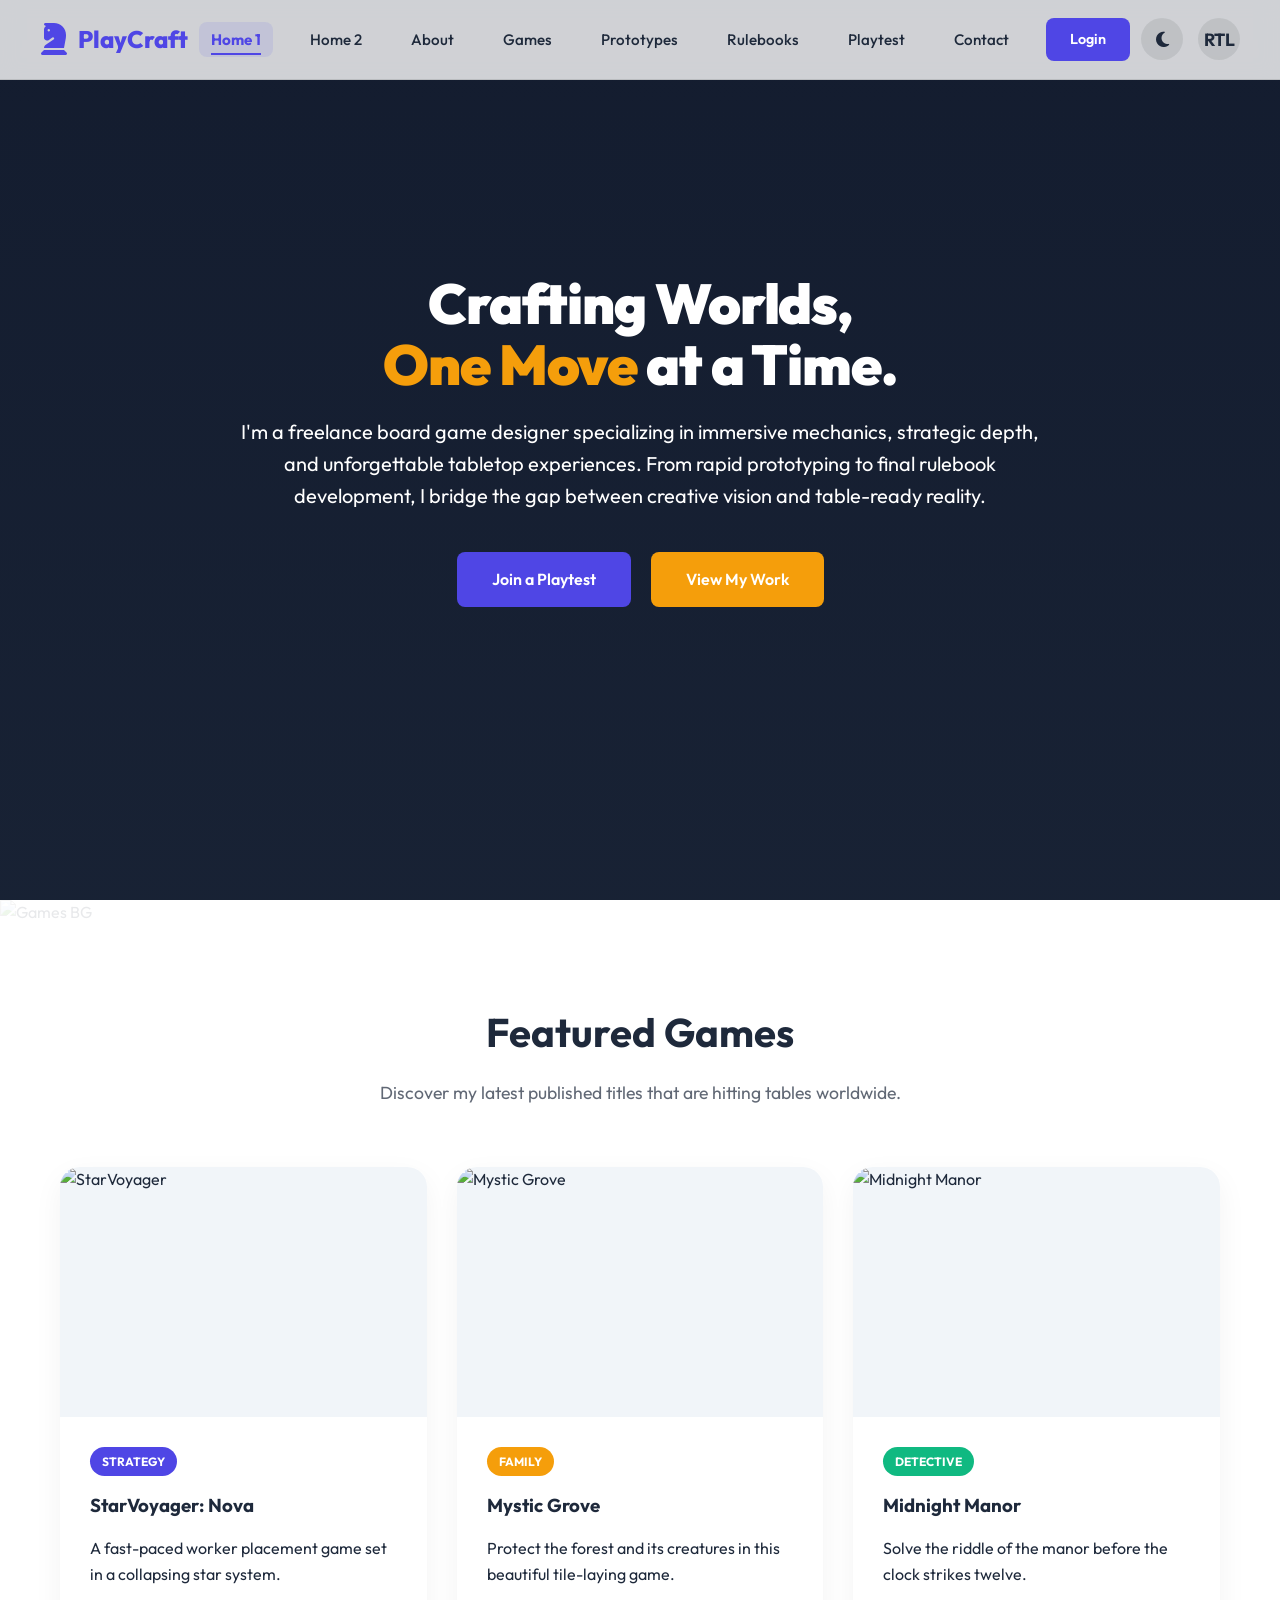
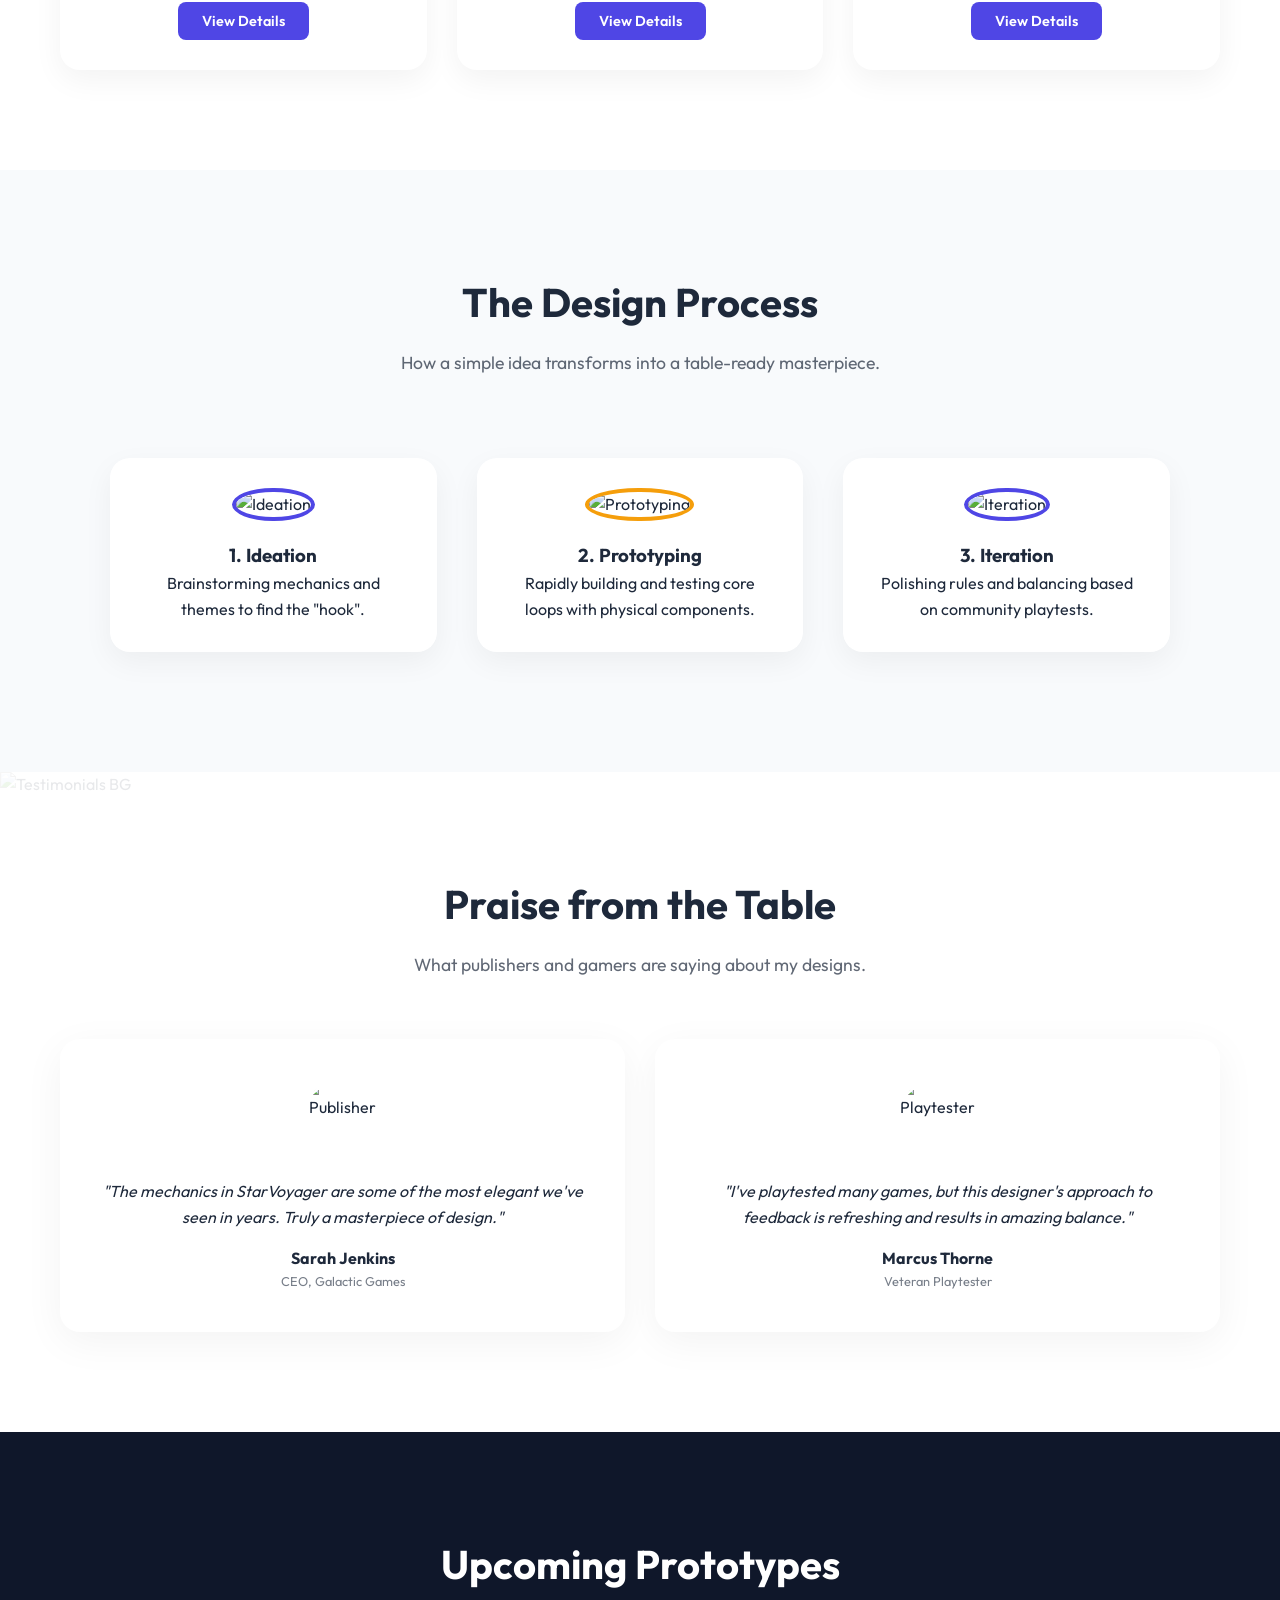
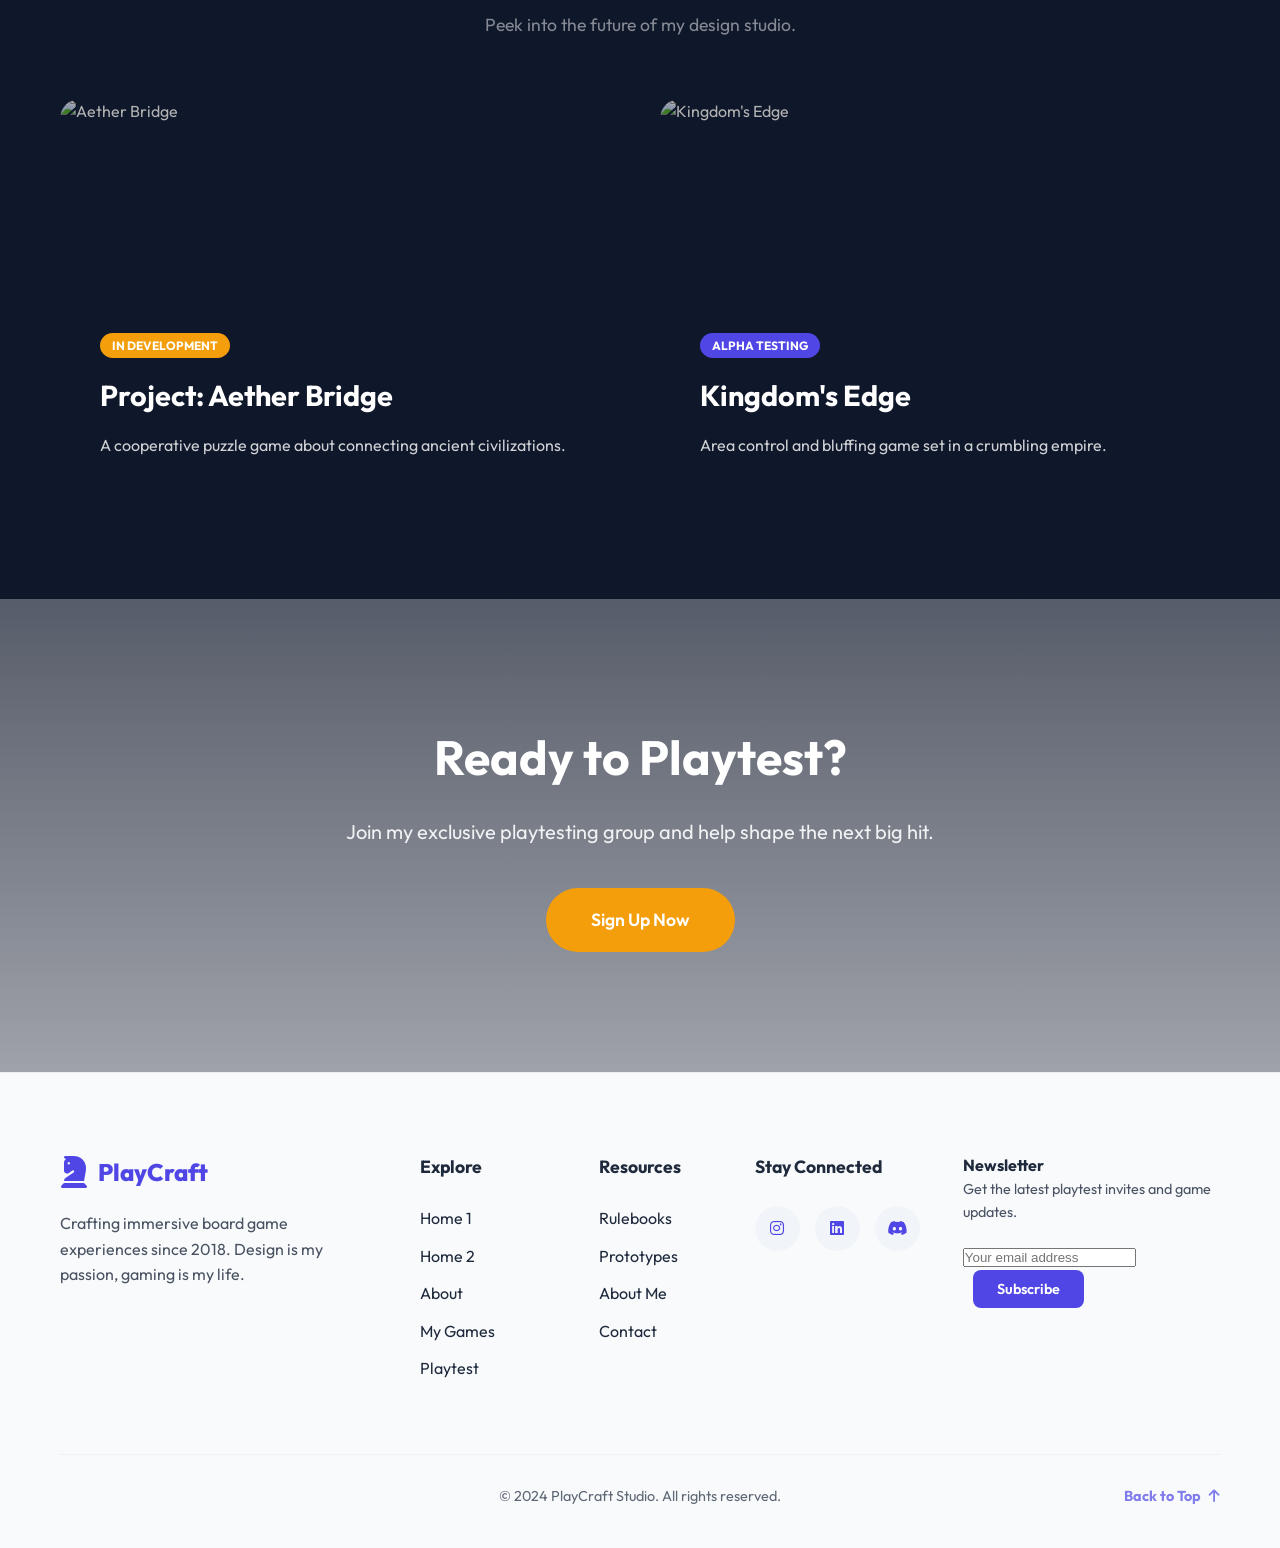
==== commit e9ca8187: "changes" ====
--- a/index.html
+++ b/index.html
@@ -80,15 +80,12 @@
                     <div class="card animate-on-scroll">
                         <img src="https://images.pexels.com/photos/207924/pexels-photo-207924.jpeg" alt="StarVoyager">
                         <div class="card-content">
-                            <span
-                                style="background: var(--primary); color: white; padding: 5px 12px; border-radius: 20px; font-size: 0.75rem; font-weight: 700;">STRATEGY</span>
-                            <h3 style="margin: 15px 0 10px;">StarVoyager: Nova</h3>
-                            <p style="font-size: 0.9rem; opacity: 0.8; margin-bottom: 20px;">A fast-paced worker
-                                placement game set in a collapsing star system.</p>
+                            <span class="category-tag" style="background: var(--primary);">STRATEGY</span>
+                            <h3>StarVoyager: Nova</h3>
+                            <p>A fast-paced worker placement game set in a collapsing star system.</p>
                             <button class="btn btn-primary" onclick="openGameModal(this)" data-title="StarVoyager: Nova"
                                 data-image="https://images.unsplash.com/photo-1614332287897-cdc485fa562d?auto=format&fit=crop&q=80&w=800"
-                                data-desc="A fast-paced worker placement game set in a collapsing star system. Balance resource gathering with ship upgrades as you race to escape before the Supernova. Every decision could be your last."
-                                style="padding: 10px 25px; font-size: 0.85rem; width: fit-content; margin: 0 auto; display: block;">View Details</button>
+                                data-desc="A fast-paced worker placement game set in a collapsing star system. Balance resource gathering with ship upgrades as you race to escape before the Supernova. Every decision could be your last.">View Details</button>
                         </div>
                     </div>
                     <!-- Game 2 -->
@@ -96,15 +93,12 @@
                         <img src="https://images.pexels.com/photos/8111324/pexels-photo-8111324.jpeg"
                             alt="Mystic Grove">
                         <div class="card-content">
-                            <span
-                                style="background: var(--secondary); color: white; padding: 5px 12px; border-radius: 20px; font-size: 0.75rem; font-weight: 700;">FAMILY</span>
-                            <h3 style="margin: 15px 0 10px;">Mystic Grove</h3>
-                            <p style="font-size: 0.9rem; opacity: 0.8; margin-bottom: 20px;">Protect the forest and its
-                                creatures in this beautiful tile-laying game.</p>
+                            <span class="category-tag" style="background: var(--secondary);">FAMILY</span>
+                            <h3>Mystic Grove</h3>
+                            <p>Protect the forest and its creatures in this beautiful tile-laying game.</p>
                             <button class="btn btn-primary" onclick="openGameModal(this)" data-title="Mystic Grove"
                                 data-image="https://images.unsplash.com/photo-1544377193-33dcf4d68fb5?auto=format&fit=crop&q=80&w=800"
-                                data-desc="Protect your sacred forest as druids in this beautiful tile-laying adventure. Harmonize with nature to outwit the industrial blight. Simple enough for families, deep enough for veterans."
-                                style="padding: 10px 25px; font-size: 0.85rem; width: fit-content; margin: 0 auto; display: block;">View Details</button>
+                                data-desc="Protect your sacred forest as druids in this beautiful tile-laying adventure. Harmonize with nature to outwit the industrial blight. Simple enough for families, deep enough for veterans.">View Details</button>
                         </div>
                     </div>
                     <!-- Game 3 -->
@@ -112,15 +106,12 @@
                         <img src="https://images.unsplash.com/photo-1606167668584-78701c57f13d?auto=format&fit=crop&q=80&w=600"
                             alt="Midnight Manor">
                         <div class="card-content">
-                            <span
-                                style="background: #10b981; color: white; padding: 5px 12px; border-radius: 20px; font-size: 0.75rem; font-weight: 700;">DETECTIVE</span>
-                            <h3 style="margin: 15px 0 10px;">Midnight Manor</h3>
-                            <p style="font-size: 0.9rem; opacity: 0.8; margin-bottom: 20px;">Solve the riddle of the
-                                manor before the clock strikes twelve.</p>
+                            <span class="category-tag" style="background: #10b981;">DETECTIVE</span>
+                            <h3>Midnight Manor</h3>
+                            <p>Solve the riddle of the manor before the clock strikes twelve.</p>
                             <button class="btn btn-primary" onclick="openGameModal(this)" data-title="Midnight Manor"
                                 data-image="https://images.unsplash.com/photo-1606167668584-78701c57f13d?auto=format&fit=crop&q=80&w=800"
-                                data-desc="A social deduction game of shadows and secrets. One player is the phantom haunting the manor, while others must uncover the mystery before the clock strikes twelve. Every clue matters."
-                                style="padding: 10px 25px; font-size: 0.85rem; width: fit-content; margin: 0 auto; display: block;">View Details</button>
+                                data-desc="A social deduction game of shadows and secrets. One player is the phantom haunting the manor, while others must uncover the mystery before the clock strikes twelve. Every clue matters.">View Details</button>
                         </div>
                     </div>
                 </div>
@@ -201,30 +192,21 @@
                     <h2 style="color: white;">Upcoming Prototypes</h2>
                     <p style="color: rgba(255,255,255,0.7);">Peek into the future of my design studio.</p>
                 </div>
-                <div class="upcoming-grid" style="display: grid; grid-template-columns: 1fr 1fr; gap: 40px;">
-                    <div class="prototype-card animate-on-scroll"
-                        style="position: relative; border-radius: 20px; overflow: hidden; height: 400px;">
-                        <img src="https://images.pexels.com/photos/19677/pexels-photo.jpg" alt="Project X"
-                            style="width: 100%; height: 100%; object-fit: cover; filter: brightness(0.7);">
-                        <div style="position: absolute; bottom: 40px; left: 40px; z-index: 2;">
-                            <span
-                                style="background: var(--secondary); padding: 5px 15px; border-radius: 20px; font-size: 0.8rem;">IN
-                                DEVELOPMENT</span>
-                            <h3 style="font-size: 1.8rem; margin: 15px 0;">Project: Aether Bridge</h3>
-                            <p style="opacity: 0.8;">A cooperative puzzle game about connecting ancient civilizations.
-                            </p>
-                        </div>
-                    </div>
-                    <div class="prototype-card animate-on-scroll"
-                        style="position: relative; border-radius: 20px; overflow: hidden; height: 400px;">
-                        <img src="https://images.pexels.com/photos/7329697/pexels-photo-7329697.jpeg" alt="Project Y"
-                            style="width: 100%; height: 100%; object-fit: cover; filter: brightness(0.7);">
-                        <div style="position: absolute; bottom: 40px; left: 40px; z-index: 2;">
-                            <span
-                                style="background: var(--primary); padding: 5px 15px; border-radius: 20px; font-size: 0.8rem;">ALPHA
-                                TESTING</span>
-                            <h3 style="font-size: 1.8rem; margin: 15px 0;">Kingdom's Edge</h3>
-                            <p style="opacity: 0.8;">Area control and bluffing game set in a crumbling empire.</p>
+                <div class="upcoming-grid">
+                    <div class="prototype-card animate-on-scroll">
+                        <img src="https://images.pexels.com/photos/19677/pexels-photo.jpg" alt="Aether Bridge">
+                        <div class="prototype-card-info">
+                            <span class="category-tag" style="background: var(--secondary);">IN DEVELOPMENT</span>
+                            <h3>Project: Aether Bridge</h3>
+                            <p>A cooperative puzzle game about connecting ancient civilizations.</p>
+                        </div>
+                    </div>
+                    <div class="prototype-card animate-on-scroll" style="animation-delay: 0.1s;">
+                        <img src="https://images.pexels.com/photos/7329697/pexels-photo-7329697.jpeg" alt="Kingdom's Edge">
+                        <div class="prototype-card-info">
+                            <span class="category-tag" style="background: var(--primary);">ALPHA TESTING</span>
+                            <h3>Kingdom's Edge</h3>
+                            <p>Area control and bluffing game set in a crumbling empire.</p>
                         </div>
                     </div>
                 </div>
@@ -254,14 +236,14 @@
                         <i class="fas fa-chess-knight"></i>
                         <span>PlayCraft</span>
                     </a>
-                    <p>Crafting immersive board game experiences since 2018. Design is my passion, gaming is my life.
-                    </p>
+                    <p>Crafting immersive board game experiences since 2018. Design is my passion, gaming is my life.</p>
                 </div>
                 <div class="footer-links">
                     <h4>Explore</h4>
                     <ul>
                         <li><a href="index.html">Home 1</a></li>
                         <li><a href="home2.html">Home 2</a></li>
+                        <li><a href="about.html">About</a></li>
                         <li><a href="games.html">My Games</a></li>
                         <li><a href="playtest.html">Playtest</a></li>
                     </ul>
@@ -286,14 +268,14 @@
                 <div class="footer-newsletter">
                     <h4>Newsletter</h4>
                     <p style="margin-bottom: 20px; font-size: 0.9rem; opacity: 0.8;">Get the latest playtest invites and game updates.</p>
-                    <form style="display: flex; gap: 8px;">
-                        <input type="email" placeholder="Your Email" style="flex: 1; padding: 12px; border-radius: 8px; border: 1px solid #ddd; font-size: 0.9rem; background: var(--bg-light); color: var(--text-main);">
-                        <button type="submit" class="btn btn-primary" style="padding: 10px 18px;"><i class="fas fa-paper-plane"></i></button>
+                    <form class="newsletter-form">
+                        <input type="email" placeholder="Your email address">
+                        <button type="submit" class="btn btn-primary" style="margin-left: 10px;">Subscribe</button>
                     </form>
                 </div>
             </div>
             <div class="footer-bottom">
-                <p>&copy; 2026 PlayCraft Studio. All rights reserved.</p>
+                <p>&copy; 2024 PlayCraft Studio. All rights reserved.</p>
                 <a href="#" class="back-to-top">Back to Top <i class="fas fa-arrow-up"></i></a>
             </div>
         </div>
--- a/style.css
+++ b/style.css
@@ -291,11 +291,12 @@
     border-top: 1px solid rgba(255, 255, 255, 0.05);
 }
 
-.footer-grid {
+.footer-grid, .session-grid {
     display: grid;
     grid-template-columns: repeat(auto-fit, minmax(180px, 1fr));
     gap: 40px;
     margin-bottom: 60px;
+    justify-items: center;
 }
 
 @media (min-width: 1024px) {
@@ -547,9 +548,322 @@
     flex: 0 1 calc(33.333% - 20px);
     display: flex;
     flex-direction: column;
-}
-
-.process-grid {
+    background: var(--card-bg-light);
+    border-radius: 20px;
+    overflow: hidden;
+    box-shadow: 0 10px 30px rgba(0,0,0,0.05);
+    transition: var(--transition);
+}
+
+body.dark-mode .games-grid .card {
+    background: var(--card-bg-dark);
+}
+
+.games-grid .card:hover {
+    transform: translateY(-10px);
+    box-shadow: 0 20px 40px rgba(0,0,0,0.1);
+}
+
+.card-content {
+    padding: 30px;
+    flex: 1;
+    display: flex;
+    flex-direction: column;
+    gap: 15px;
+}
+
+.card-content .btn {
+    margin-top: auto;
+    width: fit-content;
+    align-self: center;
+}
+
+.category-tag {
+    color: white;
+    padding: 5px 12px;
+    border-radius: 20px;
+    font-size: 0.75rem;
+    font-weight: 700;
+    width: fit-content;
+}
+
+.story-flex {
+    display: flex;
+    align-items: center;
+    gap: 80px;
+}
+
+.story-badge {
+    position: absolute;
+    bottom: -20px;
+    right: -20px;
+    background: var(--primary);
+    color: white;
+    padding: 25px;
+    border-radius: 20px;
+    box-shadow: 0 10px 30px rgba(0,0,0,0.2);
+    z-index: 5;
+}
+
+@media (max-width: 768px) {
+    .story-flex {
+        flex-direction: column !important;
+        gap: 60px;
+        text-align: center;
+    }
+    .story-badge {
+        position: relative !important;
+        bottom: 0 !important;
+        right: 0 !important;
+        margin-top: -30px;
+        margin-inline: auto;
+        width: fit-content;
+    }
+}
+
+.skills-flex {
+    display: flex;
+    align-items: center;
+    gap: 60px;
+}
+
+@media (max-width: 768px) {
+    .skills-flex {
+        flex-direction: column !important;
+        gap: 40px;
+        text-align: center;
+    }
+}
+
+.philosophy-cards-flex {
+    display: flex;
+    flex-wrap: wrap;
+    justify-content: center;
+    gap: 30px;
+}
+
+.philosophy-card {
+    flex: 1;
+    min-width: 280px;
+    max-width: 380px;
+    padding: 40px;
+    background: white;
+    border-radius: 20px;
+    box-shadow: 0 10px 40px rgba(0,0,0,0.05);
+    text-align: center;
+    border-bottom: 4px solid var(--primary);
+    display: flex;
+    flex-direction: column;
+    align-items: center;
+}
+
+.philosophy-card i {
+    font-size: 2.5rem;
+    color: var(--primary);
+    margin-bottom: 25px;
+}
+
+.contact-grid {
+    display: grid;
+    grid-template-columns: 1fr 1.5fr;
+    gap: 60px;
+    align-items: flex-start;
+}
+
+@media (max-width: 1024px) {
+    .contact-grid {
+        grid-template-columns: 1fr !important;
+        gap: 40px;
+    }
+}
+
+.contact-info {
+    background: white;
+    padding: 60px;
+    border-radius: 40px;
+    box-shadow: 0 40px 80px rgba(0,0,0,0.05);
+}
+
+@media (max-width: 768px) {
+    .contact-info {
+        padding: 40px 25px !important;
+    }
+}
+
+.social-icon {
+    width: 45px;
+    height: 45px;
+    background: #f1f5f9;
+    color: var(--primary);
+    border-radius: 50%;
+    display: flex;
+    align-items: center;
+    justify-content: center;
+    transition: var(--transition);
+}
+
+.social-icon:hover {
+    background: var(--secondary);
+    color: white;
+    transform: translateY(-5px);
+    box-shadow: 0 10px 20px rgba(245, 158, 11, 0.3);
+}
+
+.playtest-cards-flex {
+    display: flex;
+    flex-wrap: wrap;
+    justify-content: center;
+    gap: 30px;
+}
+
+.playtest-cards-flex > div {
+    flex: 1 1 calc(33.333% - 20px);
+    max-width: 400px;
+}
+
+@media (max-width: 1024px) {
+    .playtest-cards-flex > div {
+        flex: 0 1 calc(50% - 20px) !important;
+        max-width: 400px;
+    }
+}
+
+@media (max-width: 768px) {
+    .playtest-cards-flex > div {
+        flex: 1 1 100% !important;
+        max-width: 100% !important;
+    }
+}
+
+.rule-steps-flex {
+    display: flex;
+    flex-wrap: wrap;
+    justify-content: center;
+    gap: 40px;
+}
+
+@media (max-width: 1024px) {
+    .rule-steps-flex > div {
+        flex: 0 1 calc(50% - 30px) !important;
+        max-width: 400px;
+    }
+}
+
+@media (max-width: 768px) {
+    .rule-steps-flex > div {
+        flex: 1 1 100% !important;
+        max-width: 100% !important;
+    }
+}
+
+.lifecycle-timeline {
+    max-width: 900px;
+    margin: 0 auto;
+    position: relative;
+}
+
+.lifecycle-line {
+    position: absolute;
+    left: 50%;
+    width: 4px;
+    height: 100%;
+    background: var(--primary);
+    transform: translateX(-50%);
+    opacity: 0.2;
+}
+
+.lifecycle-item {
+    display: flex;
+    margin-bottom: 60px;
+    width: 100%;
+}
+
+.lifecycle-item.left { justify-content: flex-start; }
+.lifecycle-item.right { justify-content: flex-end; }
+
+.lifecycle-item > .theme-card {
+    width: 45%;
+}
+
+@media (max-width: 768px) {
+    .lifecycle-line { display: none; }
+    .lifecycle-item, .lifecycle-item.left, .lifecycle-item.right {
+        justify-content: center !important;
+        margin-bottom: 40px;
+    }
+    .lifecycle-item > .theme-card {
+        width: 100% !important;
+        max-width: 400px;
+    }
+}
+
+.timeline {
+    position: relative;
+    padding: 40px 0;
+}
+
+.timeline::before {
+    content: '';
+    position: absolute;
+    left: 50%;
+    top: 0;
+    bottom: 0;
+    width: 2px;
+    background: rgba(255,255,255,0.1);
+    transform: translateX(-50%);
+}
+
+.timeline-step {
+    display: flex;
+    gap: 60px;
+    margin-bottom: 100px;
+    align-items: center;
+}
+
+.timeline-step.reverse {
+    flex-direction: row-reverse;
+}
+
+.timeline-step > div {
+    flex: 1;
+}
+
+.step-number {
+    width: 60px;
+    height: 60px;
+    background: var(--secondary);
+    border-radius: 50%;
+    z-index: 2;
+    border: 4px solid #1e293b;
+    display: flex;
+    align-items: center;
+    justify-content: center;
+    font-weight: 900;
+    font-size: 1.5rem;
+    flex-shrink: 0;
+}
+
+.timeline-content-left { text-align: right; }
+.timeline-content-right { text-align: left; }
+
+@media (max-width: 768px) {
+    .timeline::before { display: none; }
+    .timeline-step, .timeline-step.reverse {
+        flex-direction: column !important;
+        gap: 30px;
+        text-align: center !important;
+        margin-bottom: 80px;
+    }
+    .timeline-content-left, .timeline-content-right {
+        text-align: center !important;
+    }
+    .timeline-step img {
+        width: 100% !important;
+        max-width: 250px !important;
+    }
+}
+
+.process-grid, .philosophy-grid, .philosophy-grid-center {
     display: grid;
     grid-template-columns: repeat(3, 1fr);
     gap: 40px;
@@ -609,6 +923,51 @@
     .testimonial-card {
         padding: 30px 20px;
     }
+}
+
+.upcoming-grid {
+    display: grid;
+    grid-template-columns: 1fr 1fr;
+    gap: 40px;
+}
+
+.prototype-card {
+    position: relative;
+    border-radius: 20px;
+    overflow: hidden;
+    height: 400px;
+}
+
+.prototype-card img {
+    width: 100%;
+    height: 100%;
+    object-fit: cover;
+    filter: brightness(0.7);
+    transition: var(--transition);
+}
+
+.prototype-card:hover img {
+    transform: scale(1.05);
+    filter: brightness(0.5);
+}
+
+.prototype-card-info {
+    position: absolute;
+    bottom: 40px;
+    left: 40px;
+    z-index: 2;
+    right: 40px;
+}
+
+.prototype-card-info h3 {
+    font-size: 1.8rem;
+    margin: 15px 0;
+    color: white !important;
+}
+
+.prototype-card-info p {
+    opacity: 0.8;
+    color: white !important;
 }
 
 /* Fix specific colors that might be too dark */
@@ -968,42 +1327,10 @@
     opacity: 0.8;
 }
 
-.prototype-card {
-    background: var(--bg-light);
-    border-radius: 30px;
-    overflow: hidden;
-    box-shadow: 0 20px 50px rgba(0,0,0,0.05);
-    display: flex;
-    flex-direction: column;
-    transition: var(--transition);
-}
-
-.prototype-card:hover {
-    transform: translateY(-10px);
-    box-shadow: 0 30px 60px rgba(79, 70, 229, 0.15);
-}
-
-body.dark-mode .prototype-card {
-    background: var(--card-bg-dark) !important;
-}
-
-.prototype-card-content {
-    padding: 40px;
-    text-align: center;
-    display: flex;
-    flex-direction: column;
-    align-items: center;
-}
-
-.prototype-card-content h3 {
-    font-size: 1.8rem;
-    margin-bottom: 15px;
-}
-
-.prototype-card-content p {
+.philosophy-card p {
+    font-size: 0.95rem;
+    line-height: 1.6;
     opacity: 0.8;
-    margin-bottom: 25px;
-    line-height: 1.6;
 }
 
 /* Generic Theme Card for multiple uses */
@@ -1116,11 +1443,25 @@
         align-items: flex-start;
         gap: 30px;
     }
+    .session-grid {
+        justify-content: center !important;
+    }
+    .session-card {
+        flex: 1 1 100% !important;
+        max-width: 400px !important;
+    }
     .hamburger {
         display: block !important;
     }
     .hero { text-align: center; }
     .hero-content { margin: 0 auto; }
+    .games-grid .card {
+        flex: 0 1 calc(50% - 20px);
+        max-width: 450px;
+    }
+    .games-grid {
+        justify-content: center !important;
+    }
 }
 
 @media (max-width: 768px) {
@@ -1130,6 +1471,19 @@
         border-radius: 20px;
     }
     .newsletter-card { padding: 30px 15px; }
+    .newsletter-form {
+        flex-direction: column !important;
+        width: 100% !important;
+        gap: 15px !important;
+    }
+    .newsletter-form input {
+        width: 100% !important;
+        margin: 0 !important;
+    }
+    .newsletter-form .btn {
+        width: 100% !important;
+        margin: 15px 0 0 0 !important;
+    }
     .hero-btns {
         flex-direction: column !important;
         align-items: center !important;
@@ -1142,10 +1496,43 @@
         max-width: 320px !important;
         white-space: nowrap !important;
         padding: 15px 30px !important;
+        margin-top: 15px !important;
+    }
+    .hero-btns .btn:first-child {
+        margin-top: 0 !important;
+    }
+    .process-grid, .philosophy-grid {
+        grid-template-columns: 1fr;
+        gap: 30px;
+    }
+    .upcoming-grid {
+        grid-template-columns: 1fr;
+        gap: 30px;
+    }
+    .prototype-card {
+        height: 350px;
+    }
+    .prototype-card-info {
+        bottom: 25px;
+        left: 25px;
+        right: 25px;
+    }
+    .prototype-card-info h3 {
+        font-size: 1.5rem;
+    }
+    .games-grid .card {
+        flex: 0 1 calc(50% - 20px);
+    }
+    .games-grid {
+        justify-content: center !important;
     }
 }
 
 @media (max-width: 480px) {
-    .hero-title { font-size: 2.5rem; }
+    .hero-title { font-size: 1.8rem; }
     .footer-grid { grid-template-columns: 1fr; }
-}
+    .games-grid .card {
+        flex: 1 1 100% !important;
+        max-width: 400px;
+    }
+}
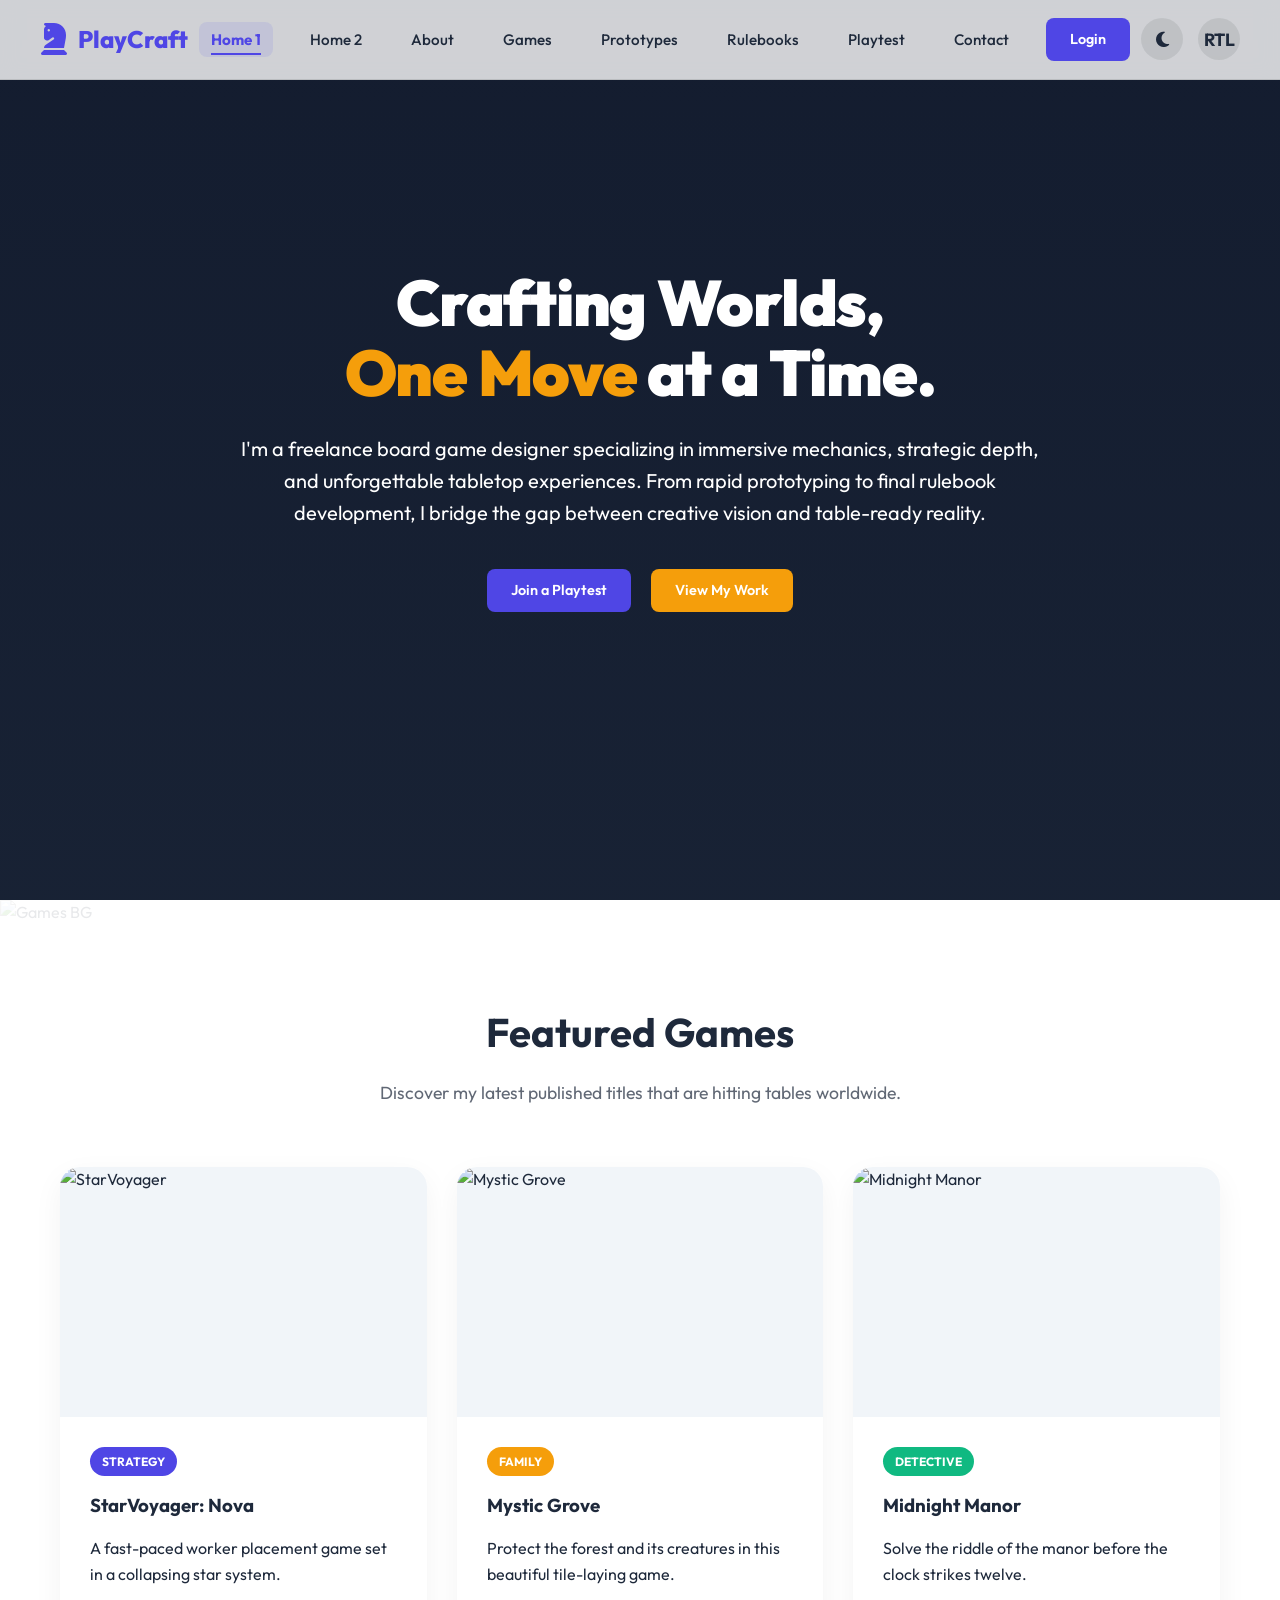
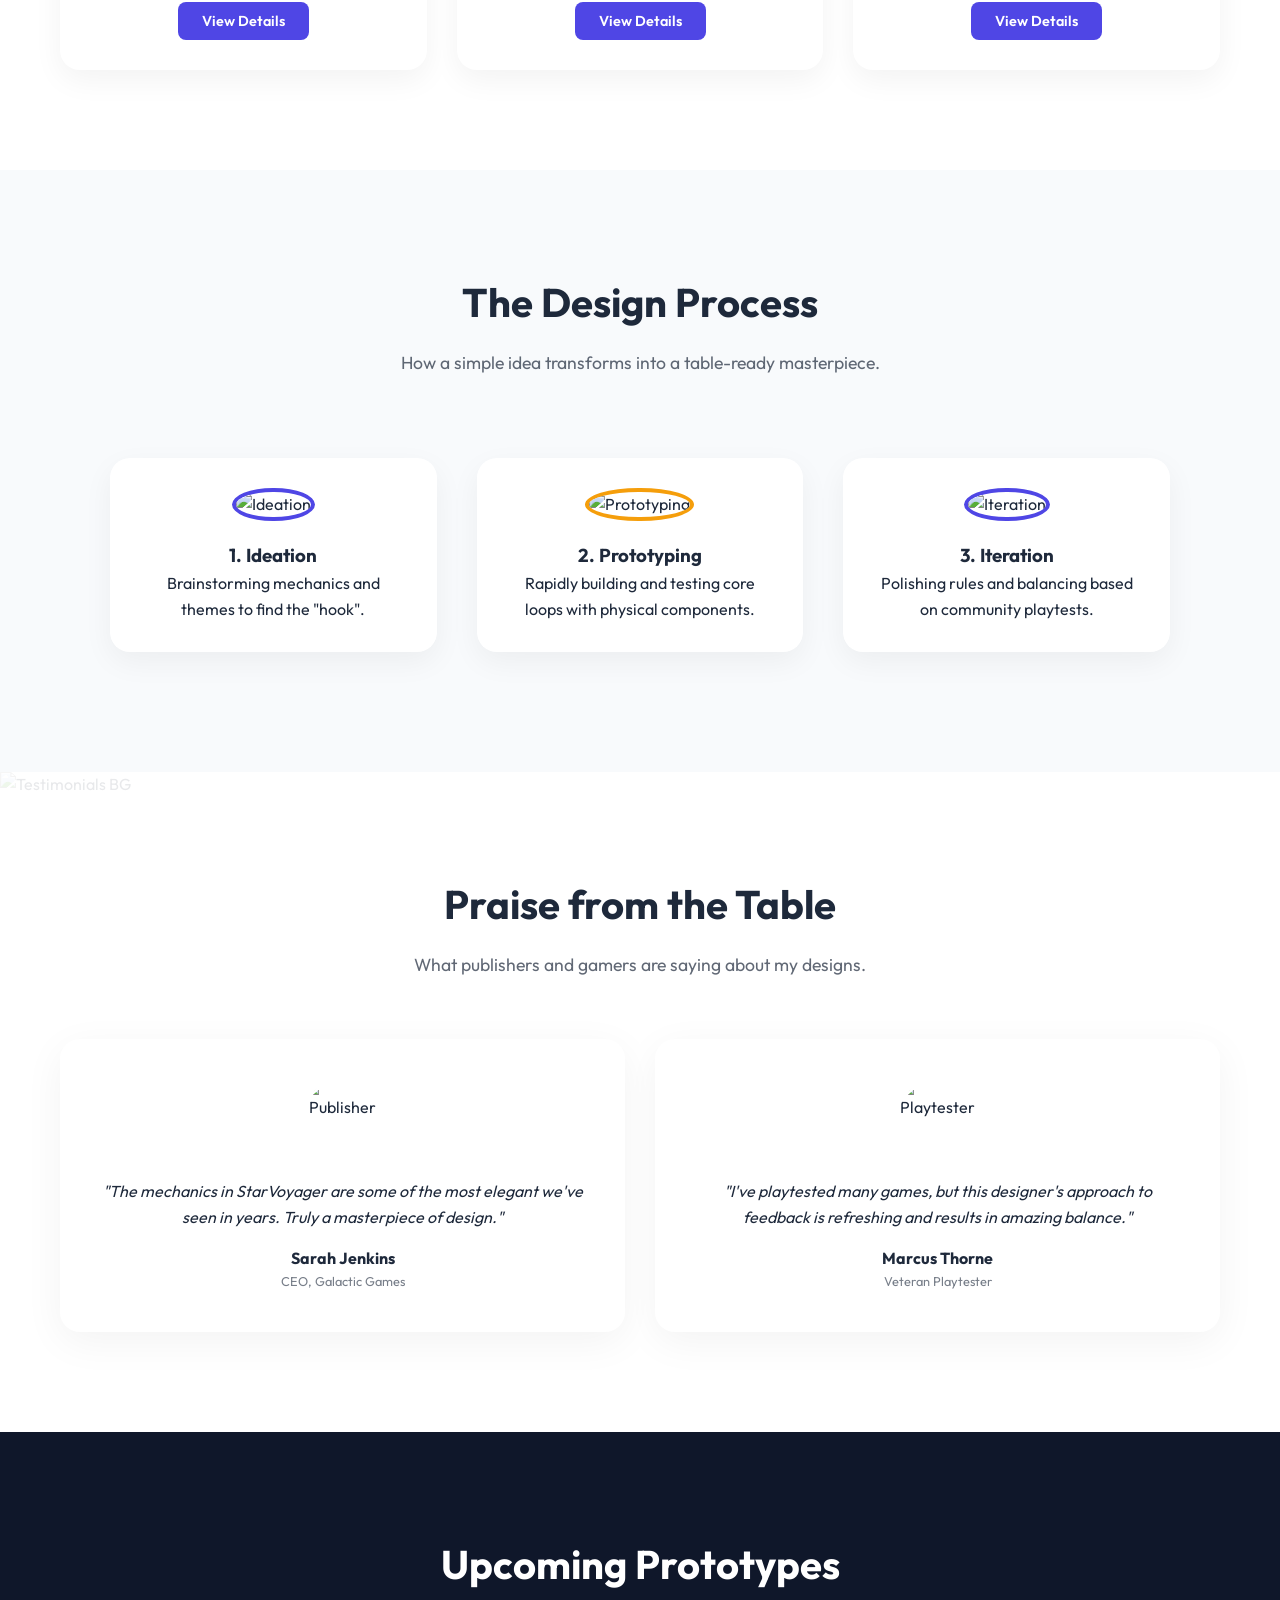
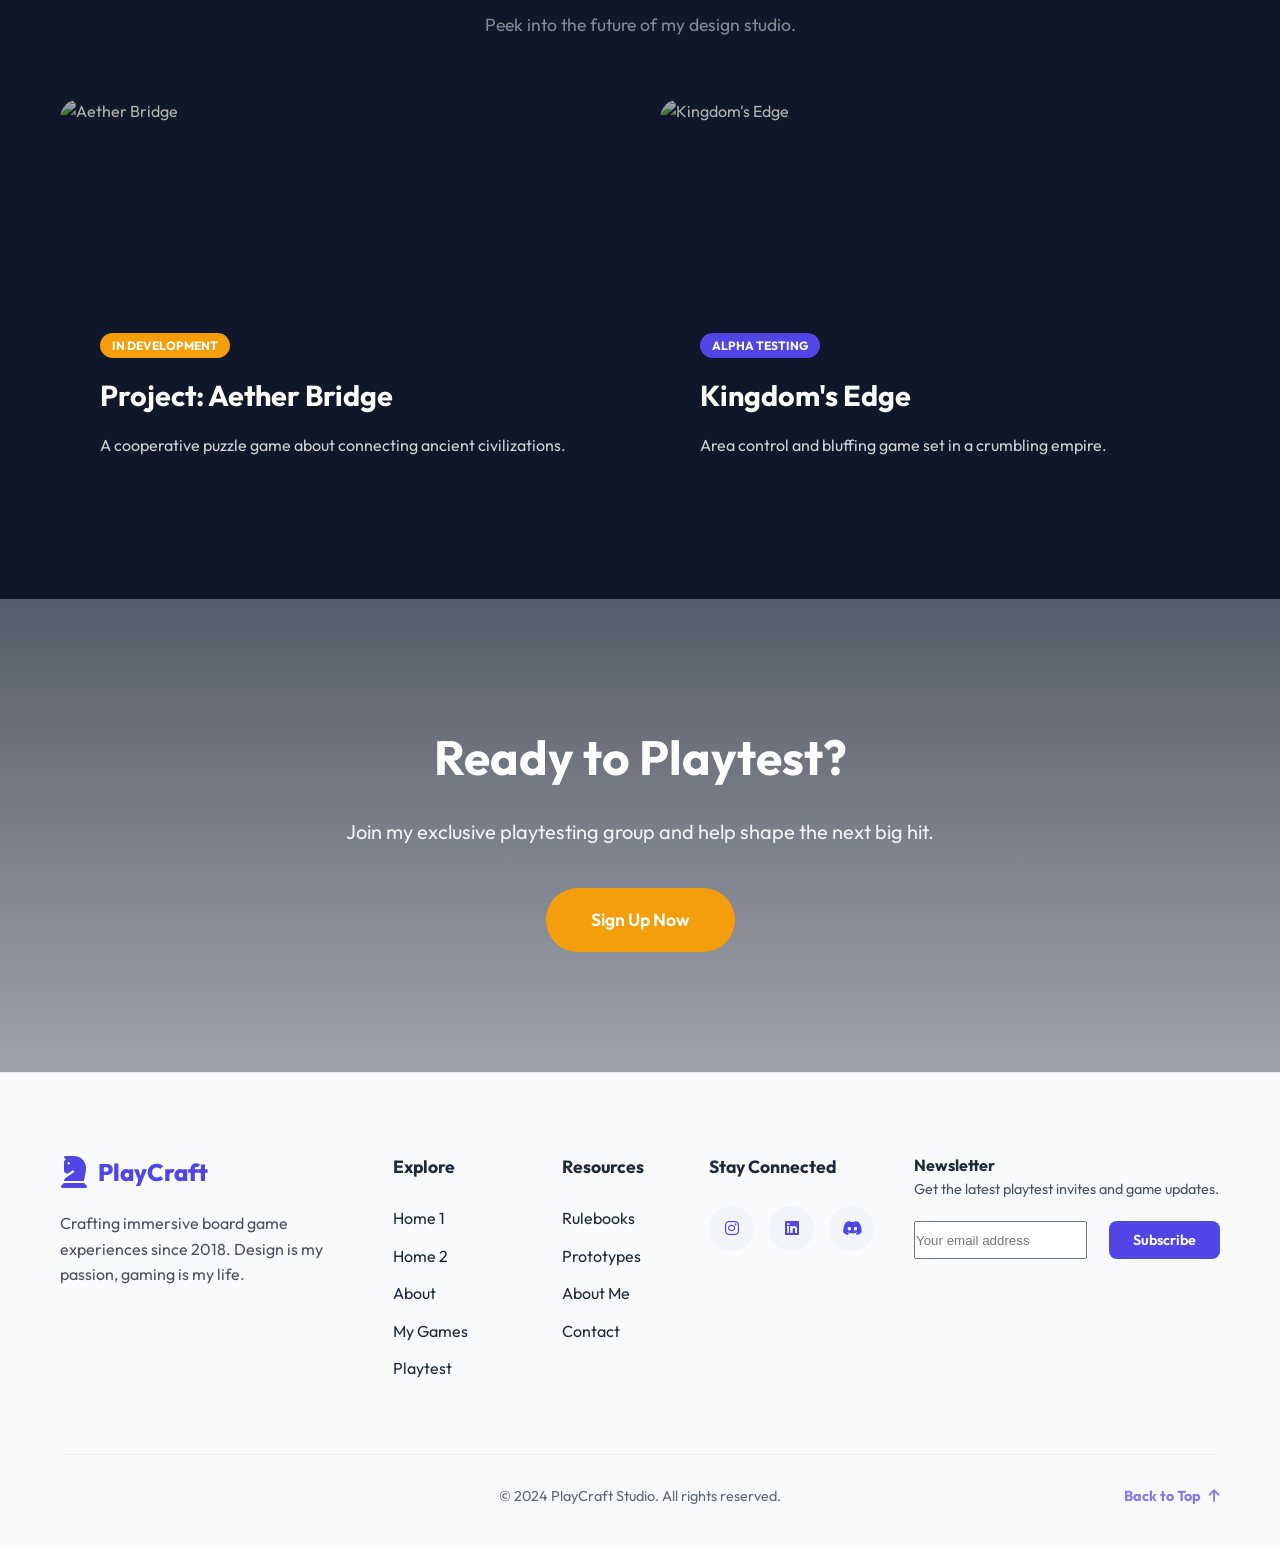
==== commit 7fa7ad09: "heading" ====
--- a/index.html
+++ b/index.html
@@ -48,19 +48,16 @@
         <section class="hero"
             style="background-image: url('https://images.unsplash.com/photo-1570303345338-e1f0eddf4946?auto=format&fit=crop&q=80&w=1920');">
             <div class="hero-overlay"></div>
-            <div class="container hero-container"
-                style="display: flex; align-items: center; justify-content: center; text-align: center;">
-                <div class="hero-content" style="max-width: 800px; z-index: 2; margin: 0 auto;">
+            <div class="container hero-container">
+                <div class="hero-content">
                     <h1 class="hero-title">Crafting
                         Worlds, <br><span style="color: var(--secondary);">One Move</span> at a Time.</h1>
-                    <p class="hero-description" style="font-size: 1.25rem; margin-bottom: 40px; opacity: 0.9;">I'm a
+                    <p class="hero-description">I'm a
                         freelance board game designer specializing in immersive mechanics, strategic depth, and
                         unforgettable tabletop experiences. From rapid prototyping to final rulebook development, I bridge the gap between creative vision and table-ready reality.</p>
-                    <div class="hero-btns" style="display: flex; justify-content: center; gap: 20px;">
-                        <a href="playtest.html" class="btn btn-primary"
-                            style="padding: 15px 35px; font-size: 1rem;">Join a Playtest</a>
-                        <a href="#featured" class="btn btn-secondary" style="padding: 15px 35px; font-size: 1rem;">View
-                            My Work</a>
+                    <div class="hero-btns">
+                        <a href="playtest.html" class="btn btn-primary">Join a Playtest</a>
+                        <a href="#featured" class="btn btn-secondary">View My Work</a>
                     </div>
                 </div>
             </div>
--- a/style.css
+++ b/style.css
@@ -178,23 +178,100 @@
 
 /* Common Hero Heading Standard */
 .hero-title {
-    font-size: 3.5rem;
+    font-size: 4rem;
     font-weight: 900;
     line-height: 1.1;
     letter-spacing: -0.02em;
-    margin-bottom: 20px;
+    margin-bottom: 25px;
     text-transform: none;
+}
+
+.hero-description {
+    font-size: 1.25rem;
+    line-height: 1.6;
+    margin-bottom: 40px;
+    opacity: 0.9;
+    max-width: 800px;
+    margin-left: auto;
+    margin-right: auto;
+}
+
+.hero-container {
+    width: 100%;
+    display: flex !important;
+    align-items: center;
+    justify-content: center;
+    text-align: center;
+}
+
+.hero-content {
+    max-width: 850px;
+    width: 100%;
+    z-index: 2;
+    margin: 0 auto;
+}
+
+.hero-btns {
+    display: flex;
+    justify-content: center;
+    gap: 20px;
+}
+
+@media (max-width: 1200px) {
+    .hero-title {
+        font-size: 3.5rem;
+    }
 }
 
 @media (max-width: 1024px) {
     .hero-title {
-        font-size: 3rem;
+        font-size: 3.2rem;
     }
 }
 
 @media (max-width: 768px) {
+    .hero {
+        height: auto;
+        min-height: 100vh;
+        padding: 120px 0 80px;
+    }
+
     .hero-title {
         font-size: 2.5rem;
+        line-height: 1.2;
+        margin-bottom: 20px;
+    }
+
+    .hero-title br {
+        display: none;
+    }
+
+    .hero-description {
+        font-size: 1.1rem;
+        margin-bottom: 30px;
+        padding: 0 15px;
+    }
+
+    .hero-btns {
+        flex-direction: column;
+        gap: 15px !important;
+        width: 100%;
+        align-items: center;
+    }
+
+    .hero-btns .btn {
+        width: 100%;
+        max-width: 280px;
+    }
+}
+
+@media (max-width: 480px) {
+    .hero-title {
+        font-size: 2rem;
+    }
+
+    .hero-description {
+        font-size: 1rem;
     }
 }
 
@@ -410,6 +487,12 @@
 .section-header h2 {
     font-size: 2.5rem;
     margin-bottom: 15px;
+}
+
+@media (max-width: 768px) {
+    .section-header h2 {
+        font-size: 2rem;
+    }
 }
 
 .section-header p {
@@ -1001,11 +1084,12 @@
 
 /* Auth Pages */
 .auth-page {
-    height: 100vh;
+    min-height: 100vh;
     display: flex;
     align-items: center;
     justify-content: center;
     background: #f1f5f9;
+    padding: 40px 20px;
 }
 
 body.dark-mode .auth-page {
@@ -1022,13 +1106,34 @@
     position: relative;
 }
 
+@media (max-width: 480px) {
+    .auth-page {
+        padding: 20px 15px;
+    }
+    .auth-card {
+        padding: 25px;
+    }
+    .auth-options {
+        font-size: 0.75rem !important;
+    }
+}
+
 body.dark-mode .auth-card {
     background: var(--card-bg-dark);
 }
 
-.auth-logo {
+.auth-logo, .auth-header {
+    display: flex;
+    flex-direction: column;
+    justify-content: center;
+    align-items: center;
     text-align: center;
     margin-bottom: 30px;
+}
+
+.auth-header .logo {
+    justify-content: center;
+    width: 100%;
 }
 
 .auth-form .form-group {
@@ -1417,7 +1522,15 @@
     .modal-title { font-size: 1.8rem; }
 }
 
-/* Responsive Overall */
+.newsletter-form {
+    display: flex;
+    gap: 12px;
+    width: 100%;
+    justify-content: center;
+    max-width: 500px;
+    margin: 0 auto;
+}
+
 @media (max-width: 1024px) {
     .header-container { padding: 0 15px; width: 100%; }
     .hero-title { font-size: 3rem; }
@@ -1472,9 +1585,11 @@
     }
     .newsletter-card { padding: 30px 15px; }
     .newsletter-form {
+        display: flex !important;
         flex-direction: column !important;
         width: 100% !important;
-        gap: 15px !important;
+        gap: 20px !important;
+        align-items: center !important;
     }
     .newsletter-form input {
         width: 100% !important;
@@ -1482,7 +1597,7 @@
     }
     .newsletter-form .btn {
         width: 100% !important;
-        margin: 15px 0 0 0 !important;
+        margin: 0 !important;
     }
     .hero-btns {
         flex-direction: column !important;
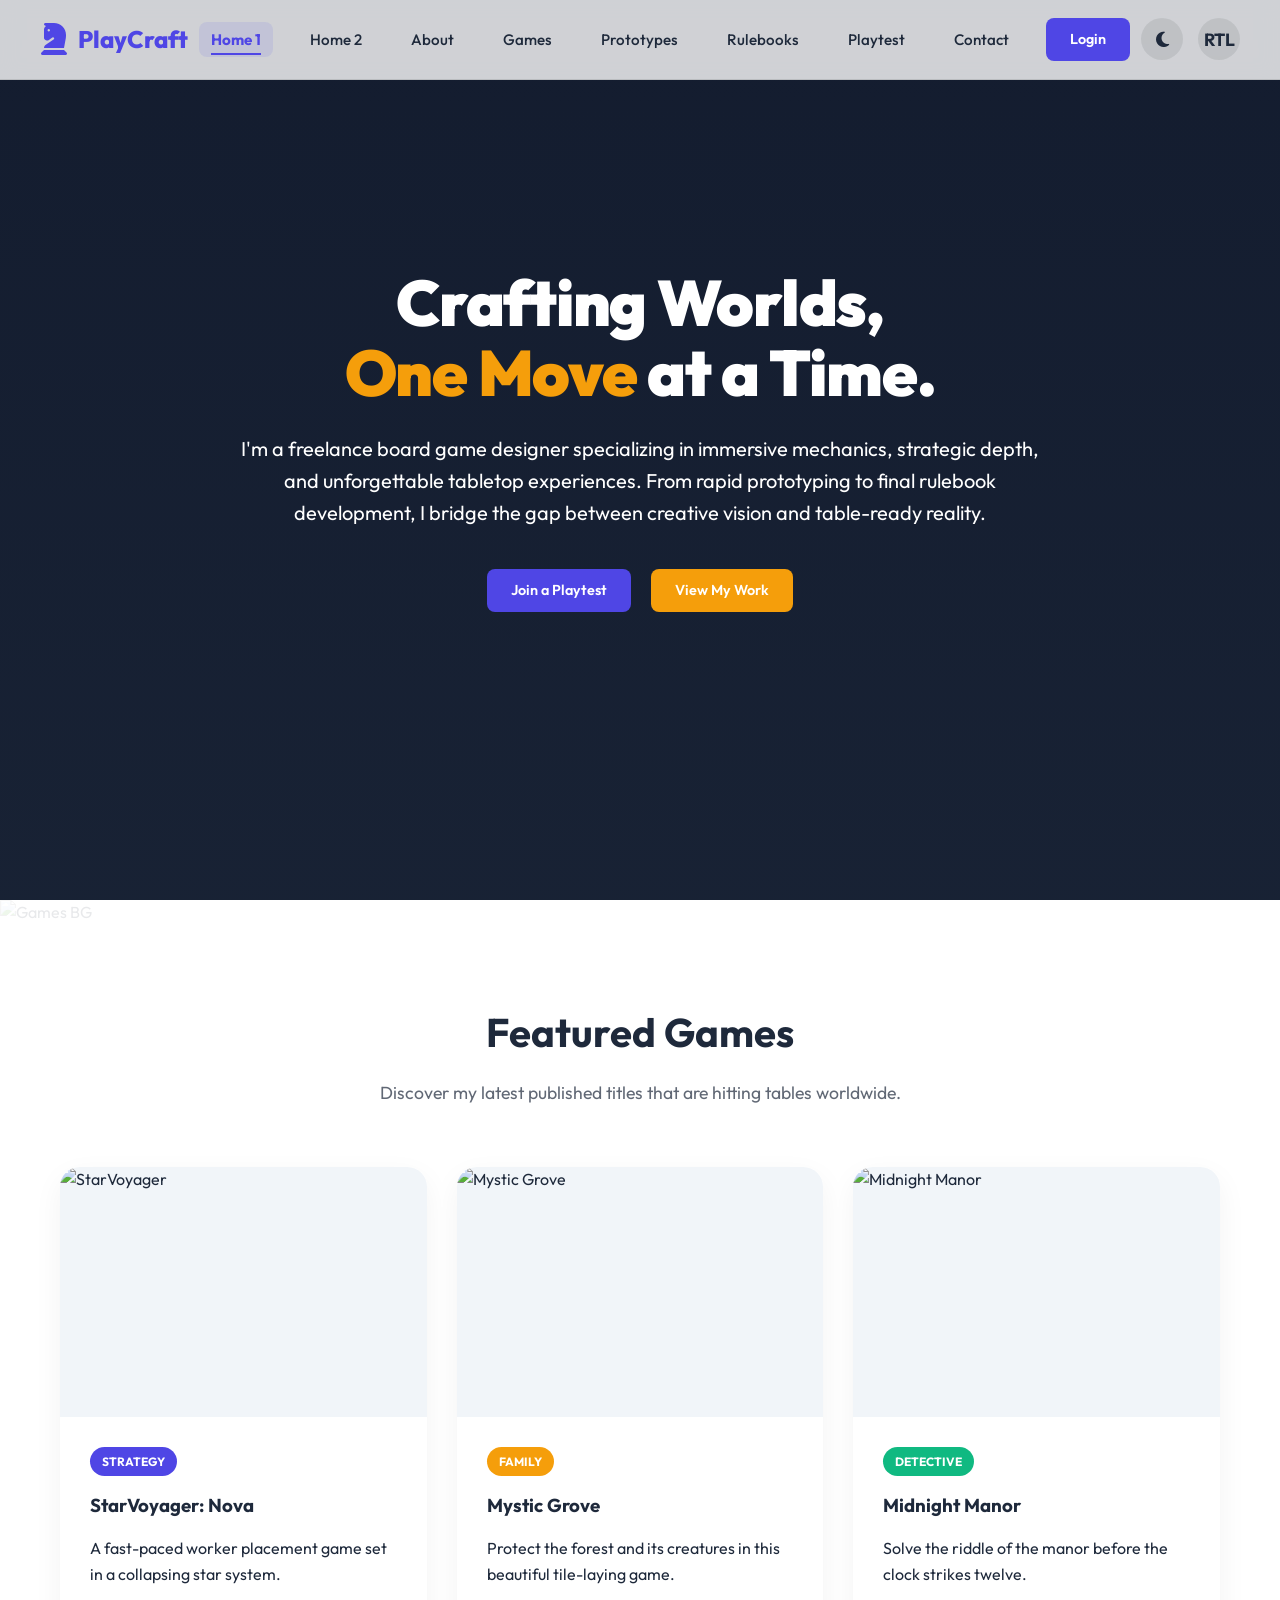
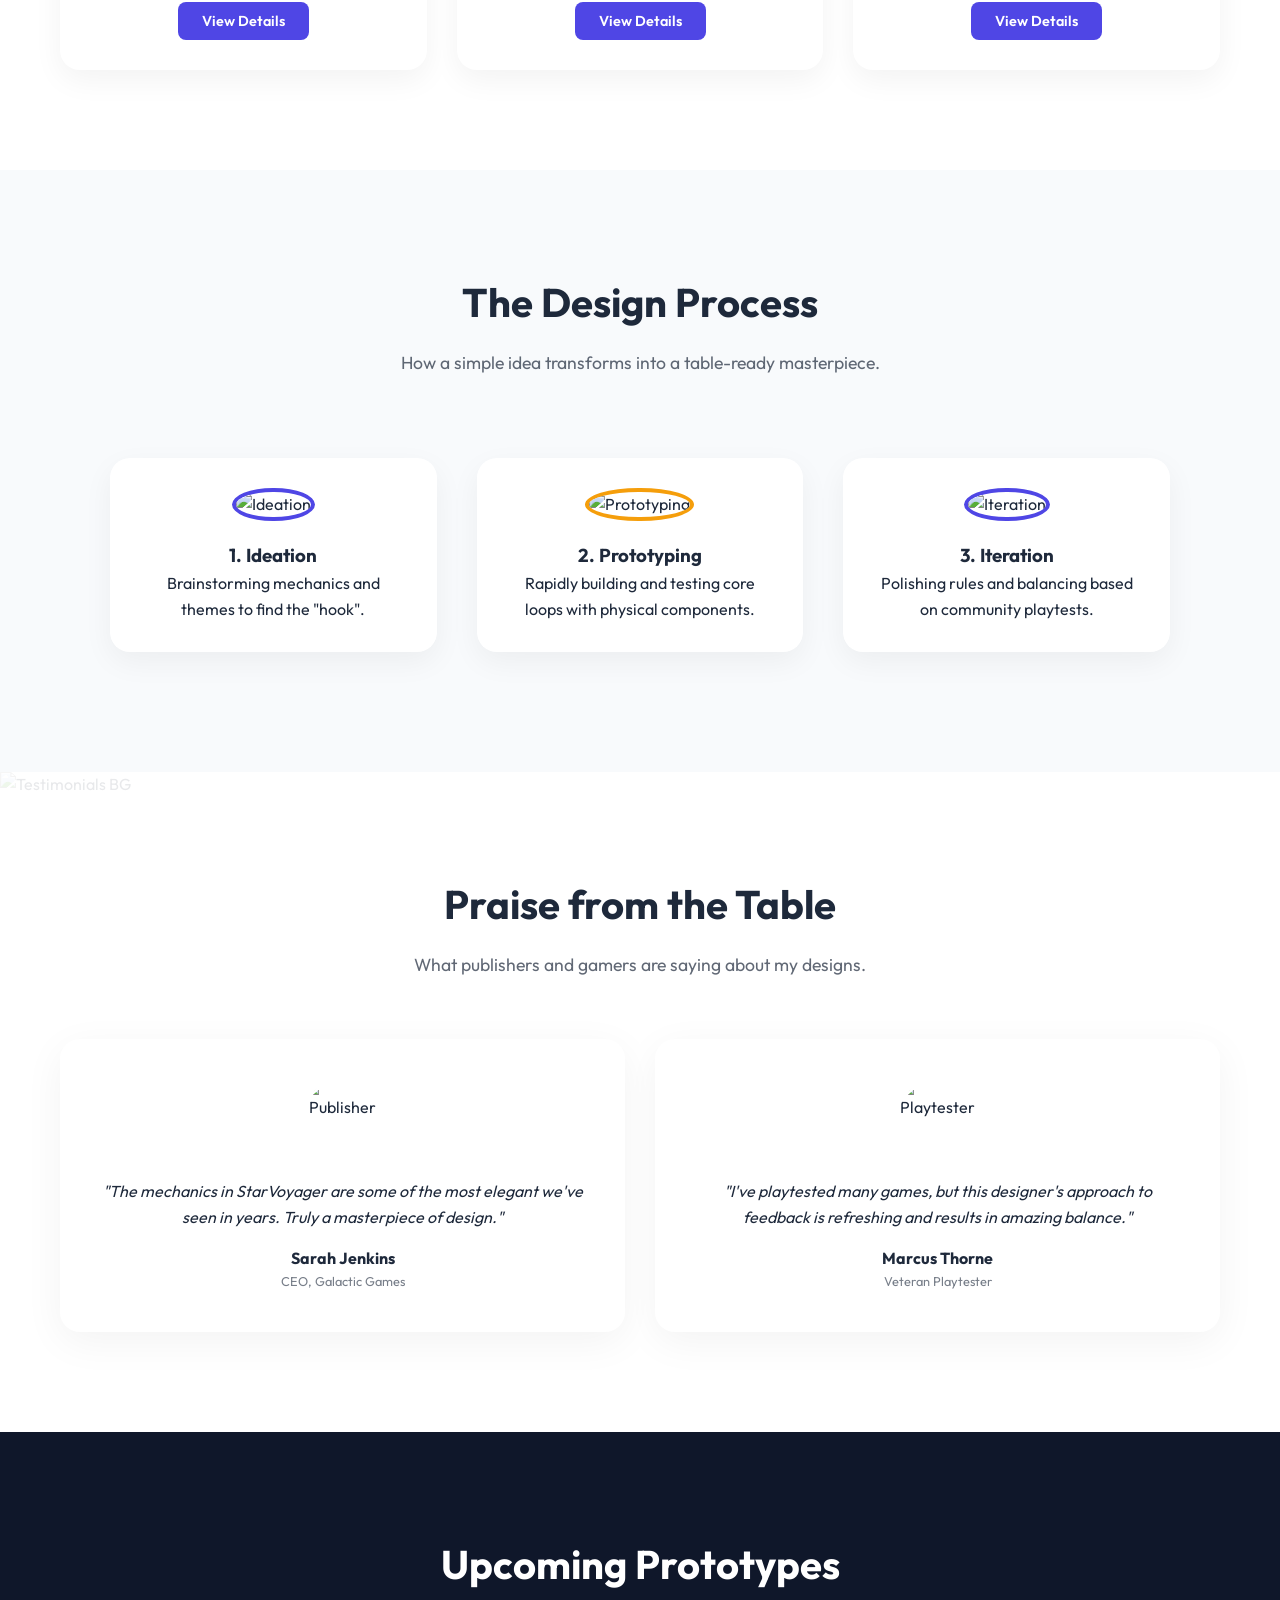
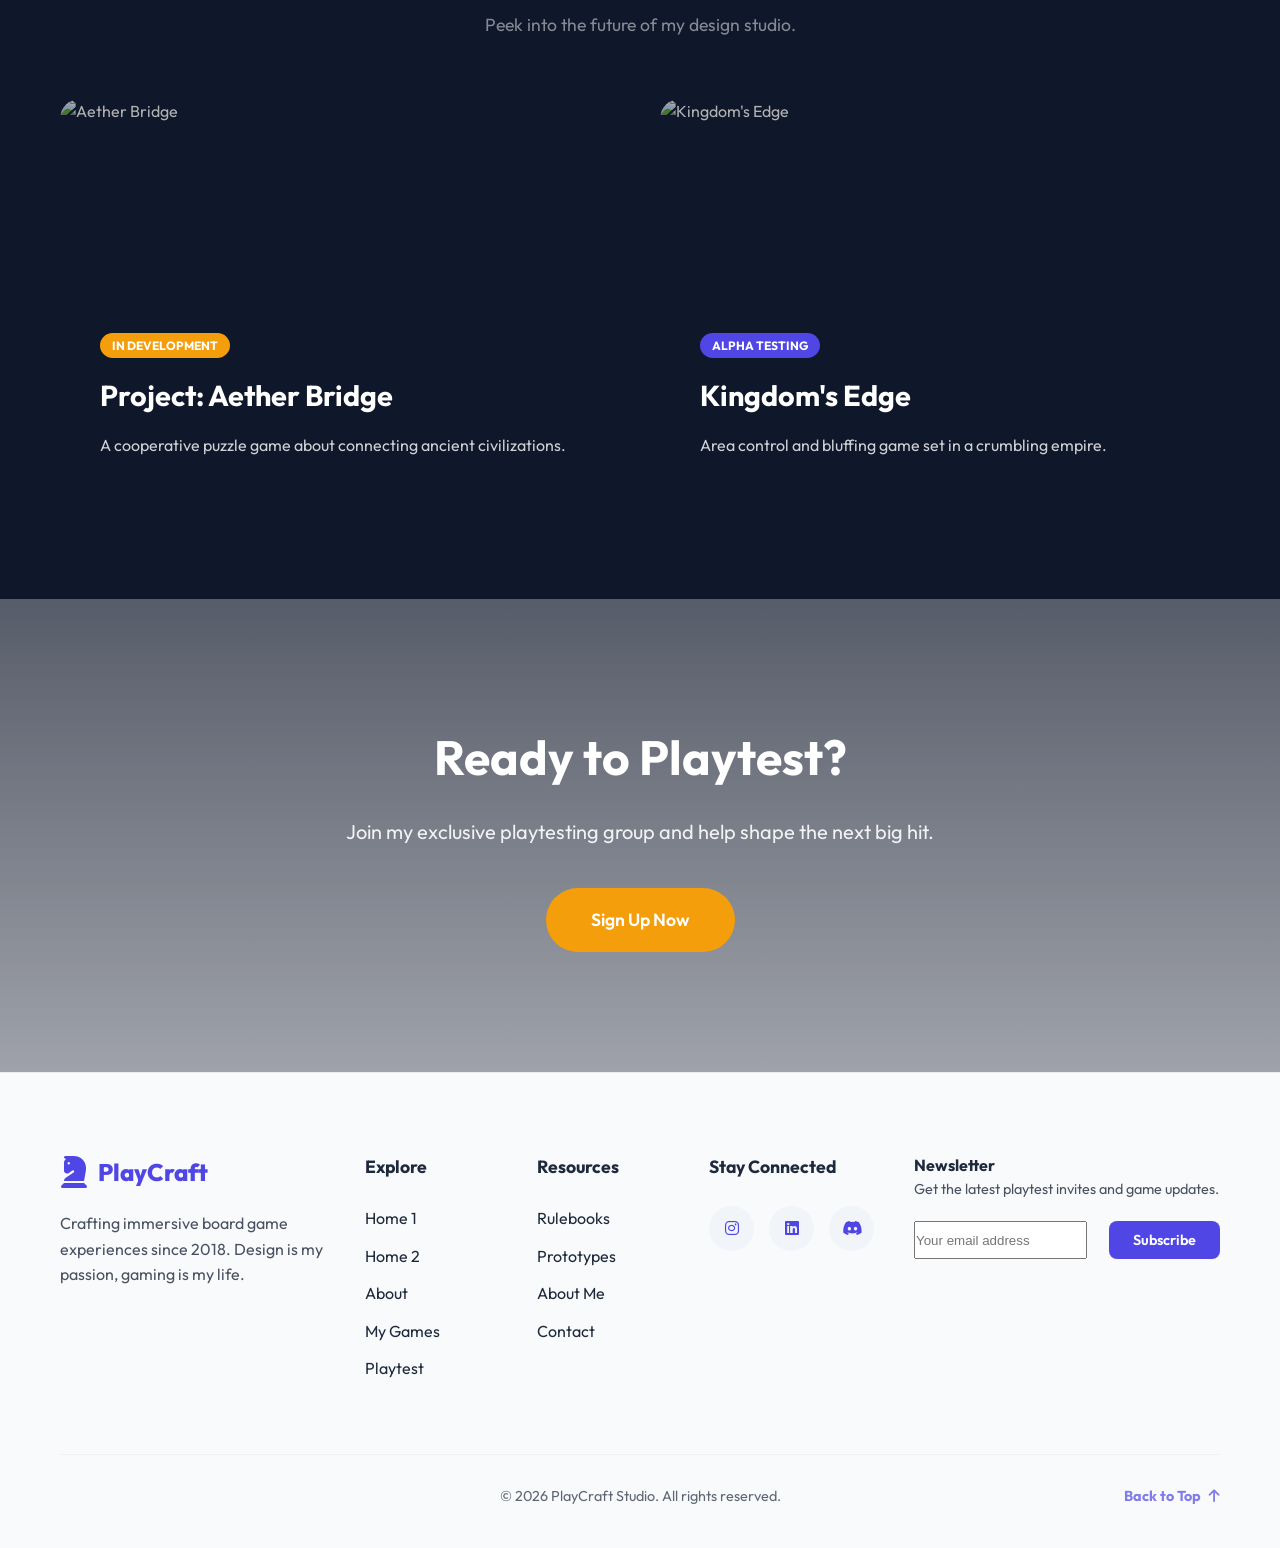
==== commit 884164f4: "recorrections" ====
--- a/index.html
+++ b/index.html
@@ -272,7 +272,7 @@
                 </div>
             </div>
             <div class="footer-bottom">
-                <p>&copy; 2024 PlayCraft Studio. All rights reserved.</p>
+                <p>&copy; 2026 PlayCraft Studio. All rights reserved.</p>
                 <a href="#" class="back-to-top">Back to Top <i class="fas fa-arrow-up"></i></a>
             </div>
         </div>
--- a/style.css
+++ b/style.css
@@ -373,7 +373,7 @@
     grid-template-columns: repeat(auto-fit, minmax(180px, 1fr));
     gap: 40px;
     margin-bottom: 60px;
-    justify-items: center;
+    justify-items: start;
 }
 
 @media (min-width: 1024px) {
@@ -573,13 +573,13 @@
 
 /* Global Dark Mode Fixes */
 body.dark-mode {
-    background-color: #020617;
-    color: #f1f5f9;
+    background-color: #020617 !important;
+    color: #f1f5f9 !important;
 }
 
 body.dark-mode section:not(.hero) {
     background-color: #020617 !important;
-    color: #f1f5f9;
+    color: #f1f5f9 !important;
 }
 
 body.dark-mode .container {
@@ -600,11 +600,21 @@
 body.dark-mode .testimonial-card,
 body.dark-mode .process-step,
 body.dark-mode .philosophy-item,
-body.dark-mode .session-card {
+body.dark-mode .session-card,
+body.dark-mode .contact-info,
+body.dark-mode .form-card {
     background-color: #1e293b !important;
     color: #f1f5f9 !important;
     box-shadow: 0 10px 30px rgba(0,0,0,0.3) !important;
     border: 1px solid rgba(255,255,255,0.05);
+}
+
+body.dark-mode form input,
+body.dark-mode form select,
+body.dark-mode form textarea {
+    background-color: #0f172a !important;
+    border-color: rgba(255,255,255,0.1) !important;
+    color: white !important;
 }
 
 body.dark-mode .section-header p {
@@ -748,9 +758,9 @@
 
 .contact-grid {
     display: grid;
-    grid-template-columns: 1fr 1.5fr;
+    grid-template-columns: 1.3fr 2.1fr;
     gap: 60px;
-    align-items: flex-start;
+    align-items: stretch;
 }
 
 @media (max-width: 1024px) {
@@ -760,7 +770,7 @@
     }
 }
 
-.contact-info {
+.contact-info, .form-card {
     background: white;
     padding: 60px;
     border-radius: 40px;
@@ -1178,6 +1188,26 @@
     align-items: center;
     margin-bottom: 25px;
     font-size: 0.85rem;
+}
+
+.auth-link {
+    color: var(--primary);
+    text-decoration: none;
+    transition: var(--transition);
+}
+
+.auth-link:hover {
+    color: var(--secondary);
+    text-decoration: underline;
+    opacity: 0.9;
+}
+
+body.dark-mode .auth-link {
+    color: var(--secondary);
+}
+
+body.dark-mode .auth-link:hover {
+    color: var(--primary);
 }
 
 .social-login {
@@ -1534,7 +1564,16 @@
 @media (max-width: 1024px) {
     .header-container { padding: 0 15px; width: 100%; }
     .hero-title { font-size: 3rem; }
-    .footer-grid { grid-template-columns: 1fr 1fr; }
+    .footer-grid { 
+        grid-template-columns: 1.5fr 1fr 1fr; 
+        gap: 40px 20px;
+    }
+    .footer-newsletter {
+        grid-column: span 3;
+    }
+    .footer-newsletter form {
+        max-width: 400px;
+    }
     .newsletter-card { padding: 40px 20px; border-radius: 20px; margin: 0 10px; }
     
     nav {
@@ -1549,7 +1588,7 @@
         z-index: 1000;
         box-shadow: 0 20px 40px rgba(0,0,0,0.1);
     }
-    body.dark-mode nav { background: var(--bg-dark); }
+    body.dark-mode nav { background: var(--bg-dark) !important; }
     nav.active { left: 0; }
     nav ul {
         flex-direction: column;
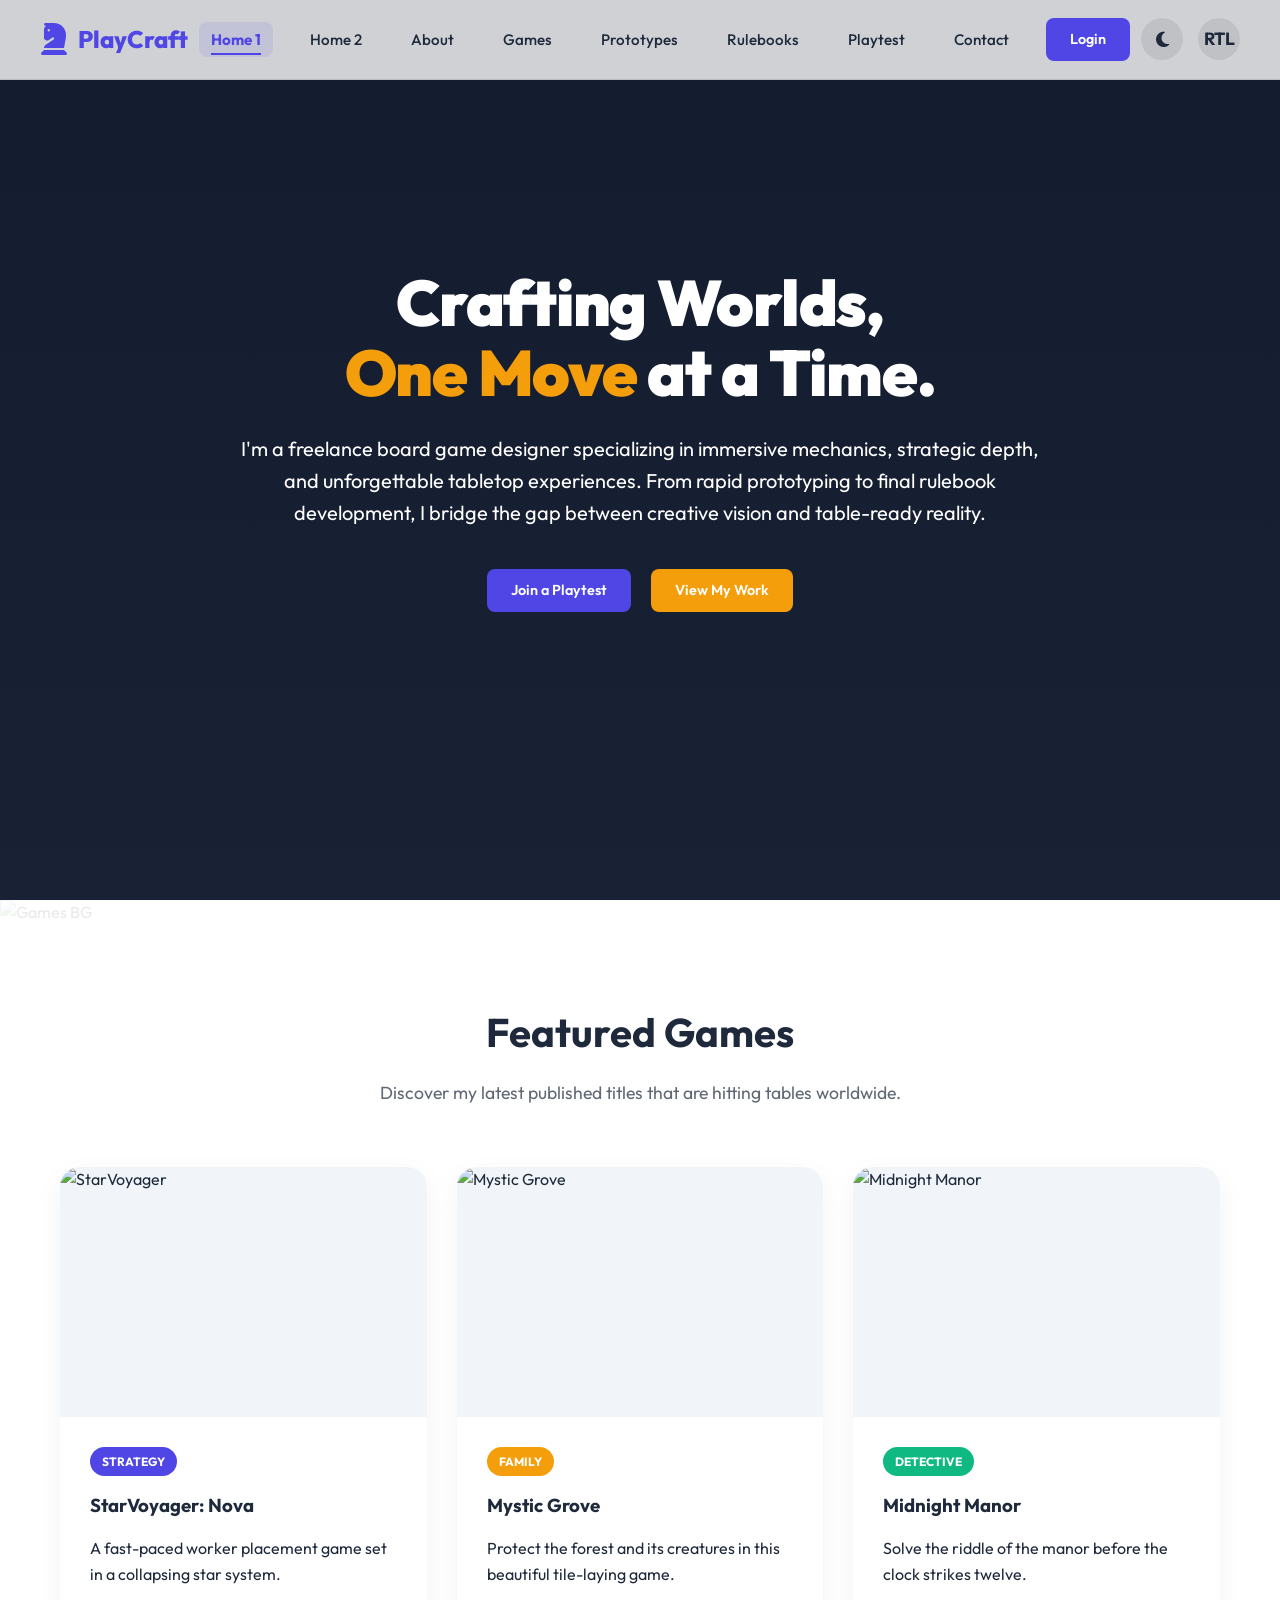
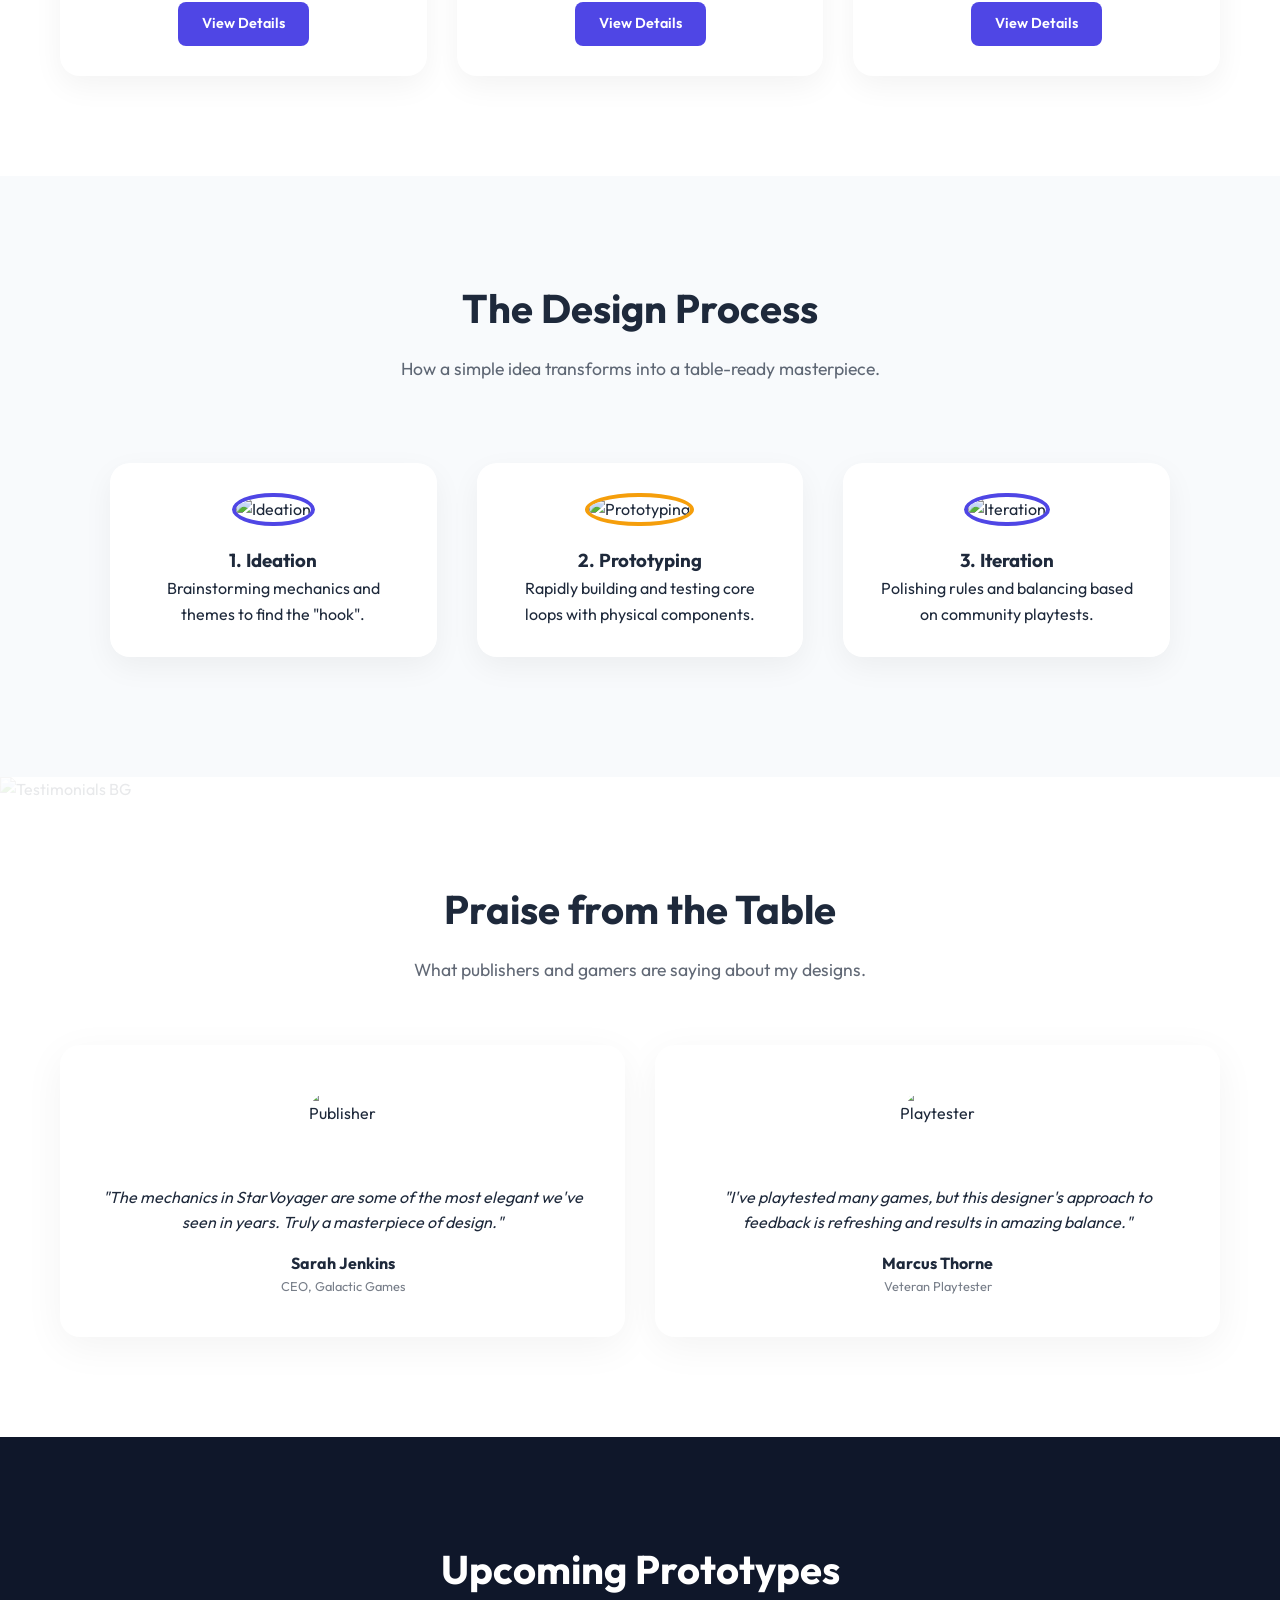
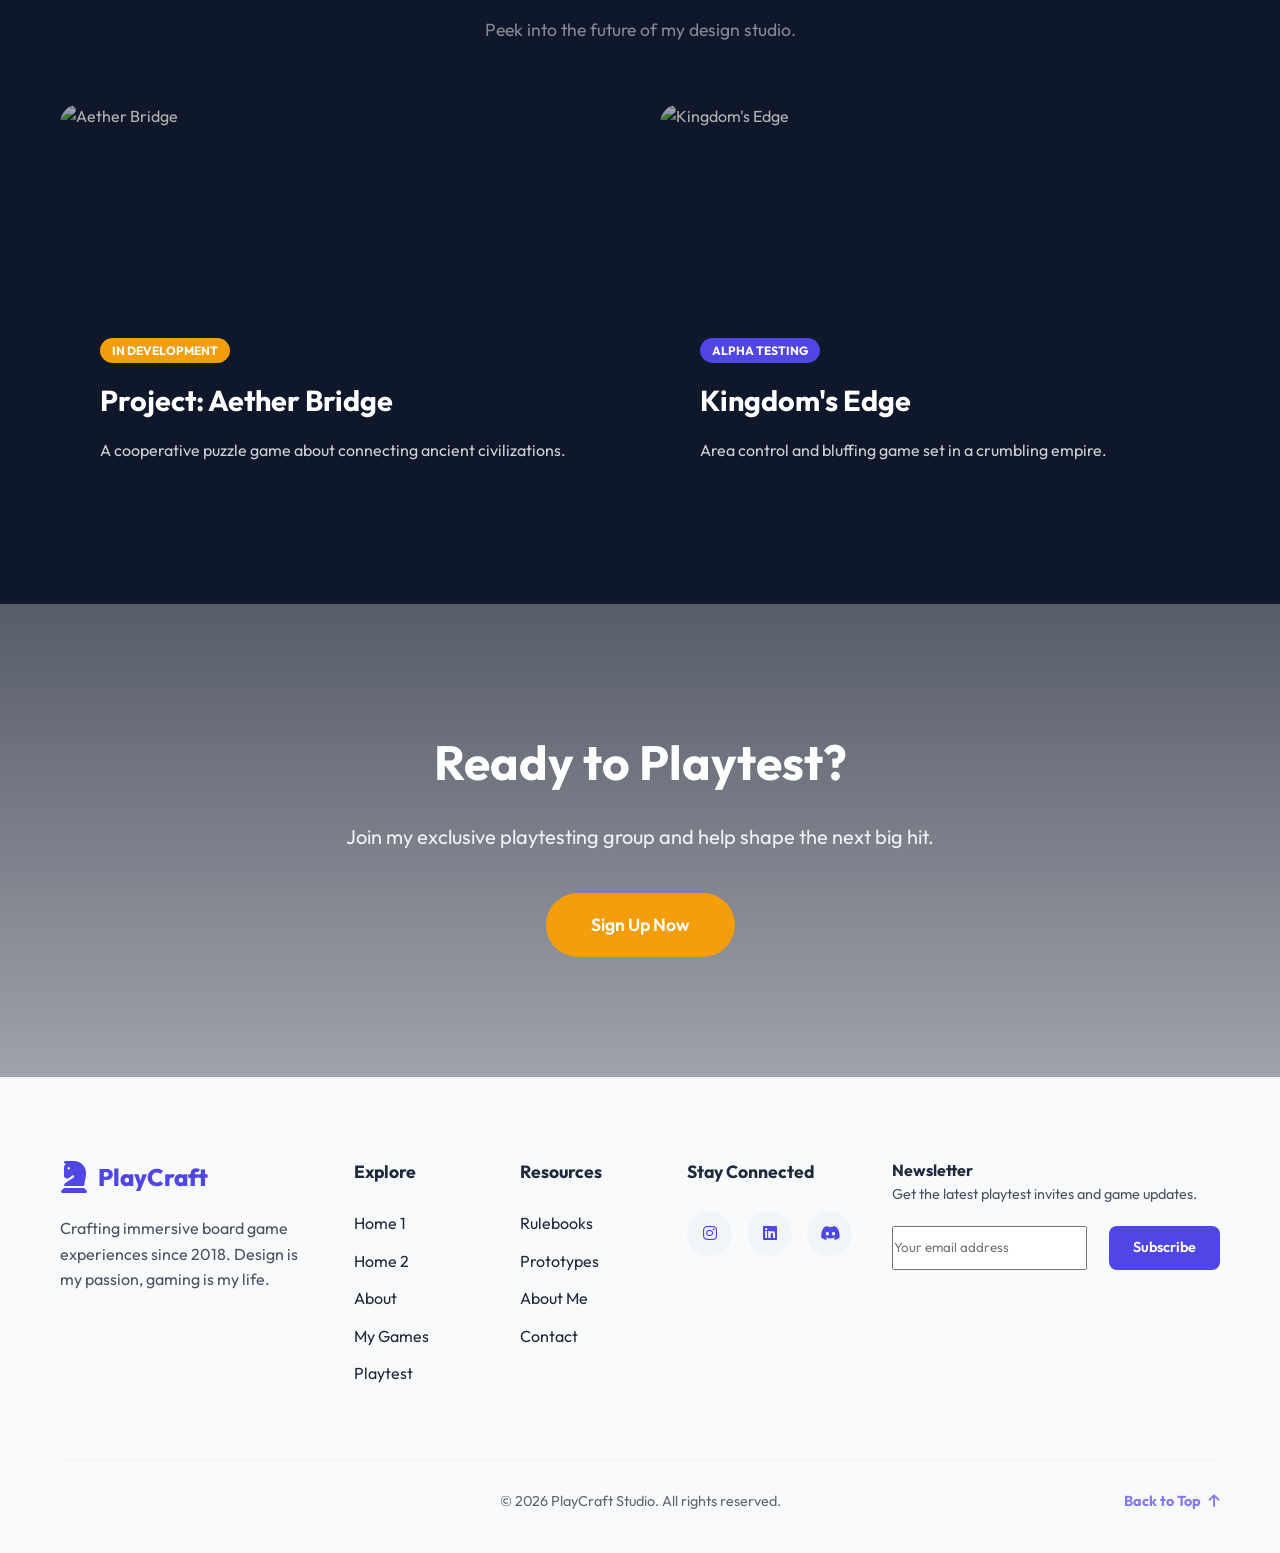
==== commit 929e31d4: "login" ====
--- a/index.html
+++ b/index.html
@@ -8,7 +8,7 @@
     <title>PlayCraft | Home 1 - Classic Board Game Portfolio</title>
     <link rel="stylesheet" href="style.css">
     <link
-        href="https://fonts.googleapis.com/css2?family=Outfit:wght@300;400;500;600;700;800;900&family=Inter:wght@400;500;600;700&display=swap"
+        href="https://fonts.googleapis.com/css2?family=Outfit:wght@300;400;500;600;700;800;900&display=swap"
         rel="stylesheet">
     <link rel="stylesheet" href="https://cdnjs.cloudflare.com/ajax/libs/font-awesome/6.4.0/css/all.min.css">
 </head>
@@ -301,4 +301,4 @@
     <script src="main.js"></script>
 </body>
 
-</html>+</html>
--- a/style.css
+++ b/style.css
@@ -23,9 +23,12 @@
     scroll-behavior: smooth;
 }
 
-body {
+body, button, input, select, textarea {
     font-family: 'Outfit', sans-serif;
     line-height: 1.6;
+}
+
+body {
     background-color: var(--bg-light);
     color: var(--text-light);
     transition: var(--transition);
@@ -39,7 +42,7 @@
 
 [dir="rtl"] {
     direction: rtl;
-    font-family: 'Inter', sans-serif;
+    font-family: 'Outfit', sans-serif;
 }
 
 a {
@@ -1462,12 +1465,6 @@
     opacity: 0.8;
 }
 
-.philosophy-card p {
-    font-size: 0.95rem;
-    line-height: 1.6;
-    opacity: 0.8;
-}
-
 /* Generic Theme Card for multiple uses */
 .theme-card {
     background: var(--bg-light);
@@ -1531,7 +1528,7 @@
 
 .modal-description {
     font-size: 1.1rem;
-    line-height: 1.7;
+    line-height: 1.6;
     opacity: 0.8;
     margin-bottom: 30px;
 }
@@ -1569,12 +1566,14 @@
         gap: 40px 20px;
     }
     .footer-newsletter {
-        grid-column: span 3;
+        grid-column: span 2;
+        text-align: left;
     }
     .footer-newsletter form {
         max-width: 400px;
-    }
-    .newsletter-card { padding: 40px 20px; border-radius: 20px; margin: 0 10px; }
+        margin: 0;
+    }
+    .newsletter-card { padding: 40px 20px; border-radius: 20px; margin: 0 auto; }
     
     nav {
         position: fixed;
@@ -1622,7 +1621,7 @@
         padding: 60px 0; 
         border-radius: 20px;
     }
-    .newsletter-card { padding: 30px 15px; }
+    .newsletter-card { padding: 30px 15px; margin: 0 auto; }
     .newsletter-form {
         display: flex !important;
         flex-direction: column !important;
@@ -1680,6 +1679,20 @@
     .games-grid {
         justify-content: center !important;
     }
+    .footer-grid { 
+        grid-template-columns: 1fr !important;
+        text-align: center;
+        justify-items: center;
+    }
+    .footer-newsletter {
+        grid-column: span 1;
+    }
+    .footer-logo-desc p {
+        margin-inline: auto;
+    }
+    .social-icons {
+        justify-content: center;
+    }
 }
 
 @media (max-width: 480px) {
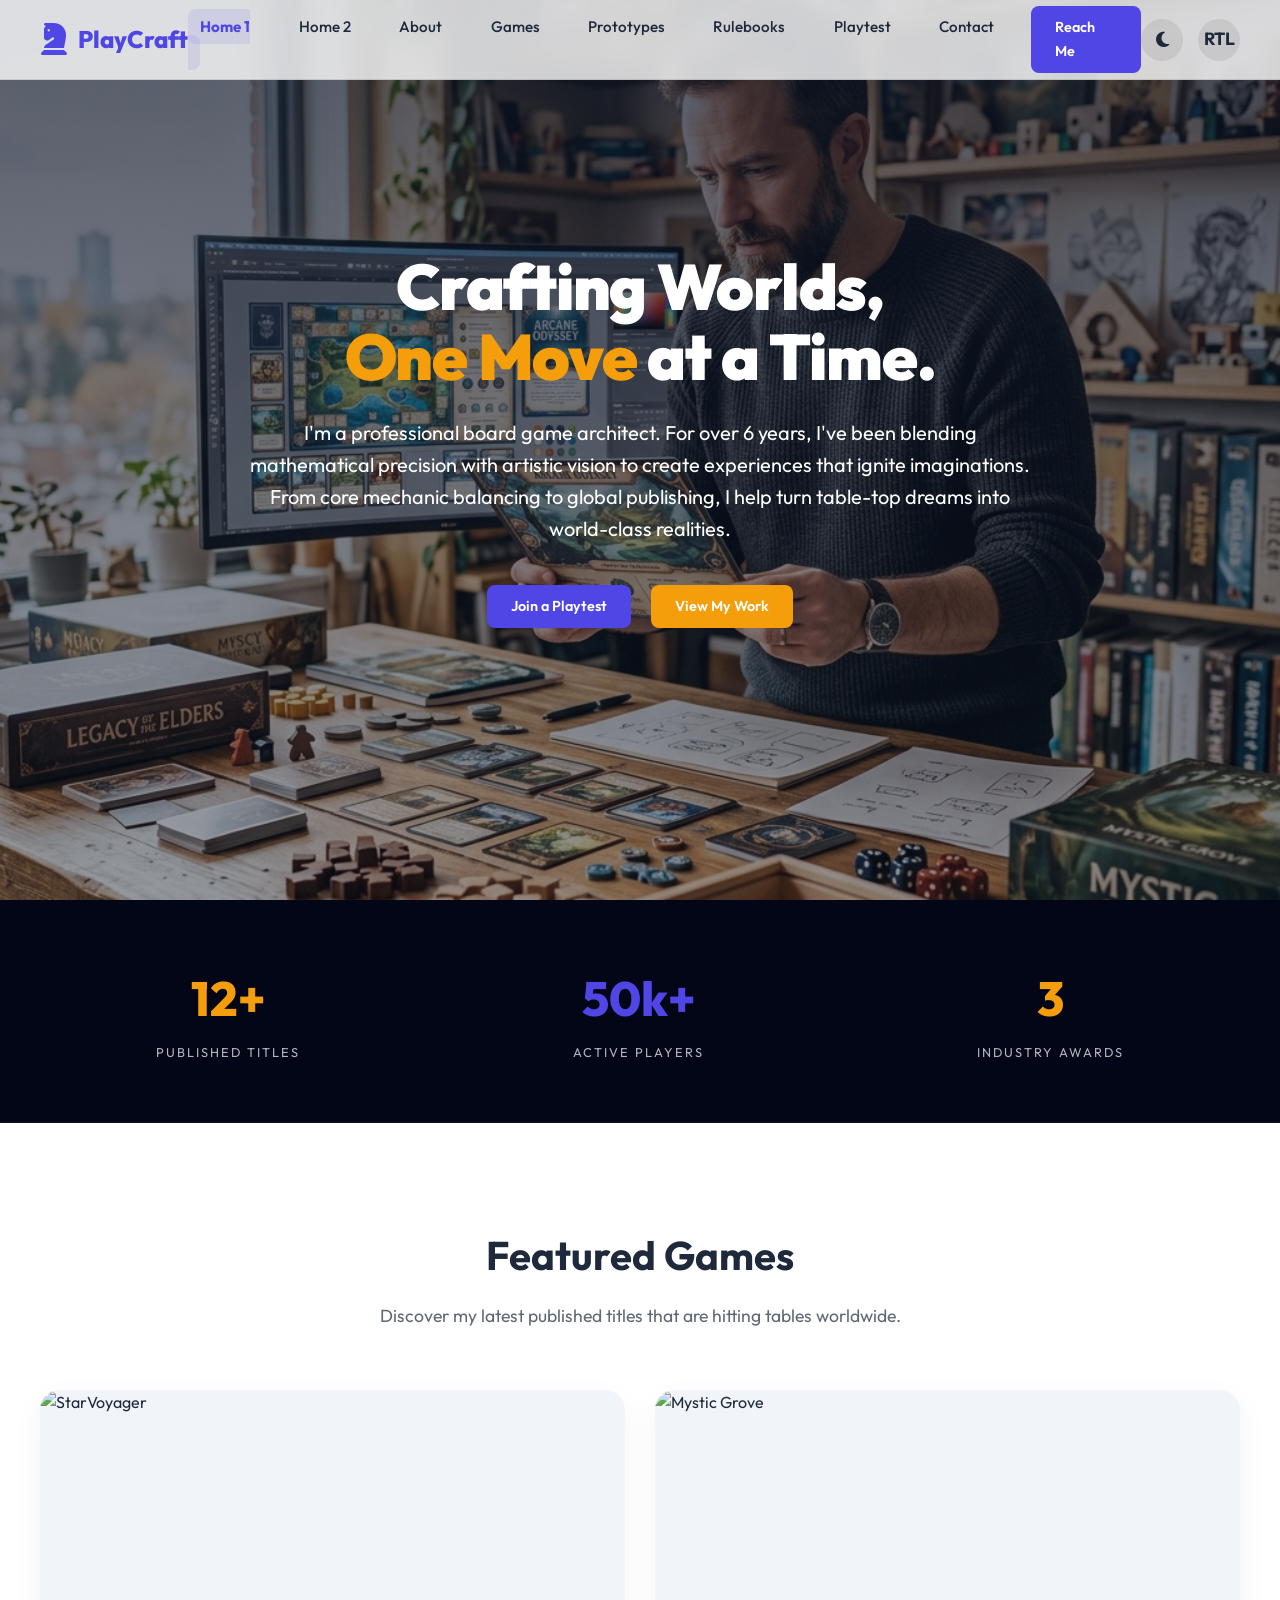
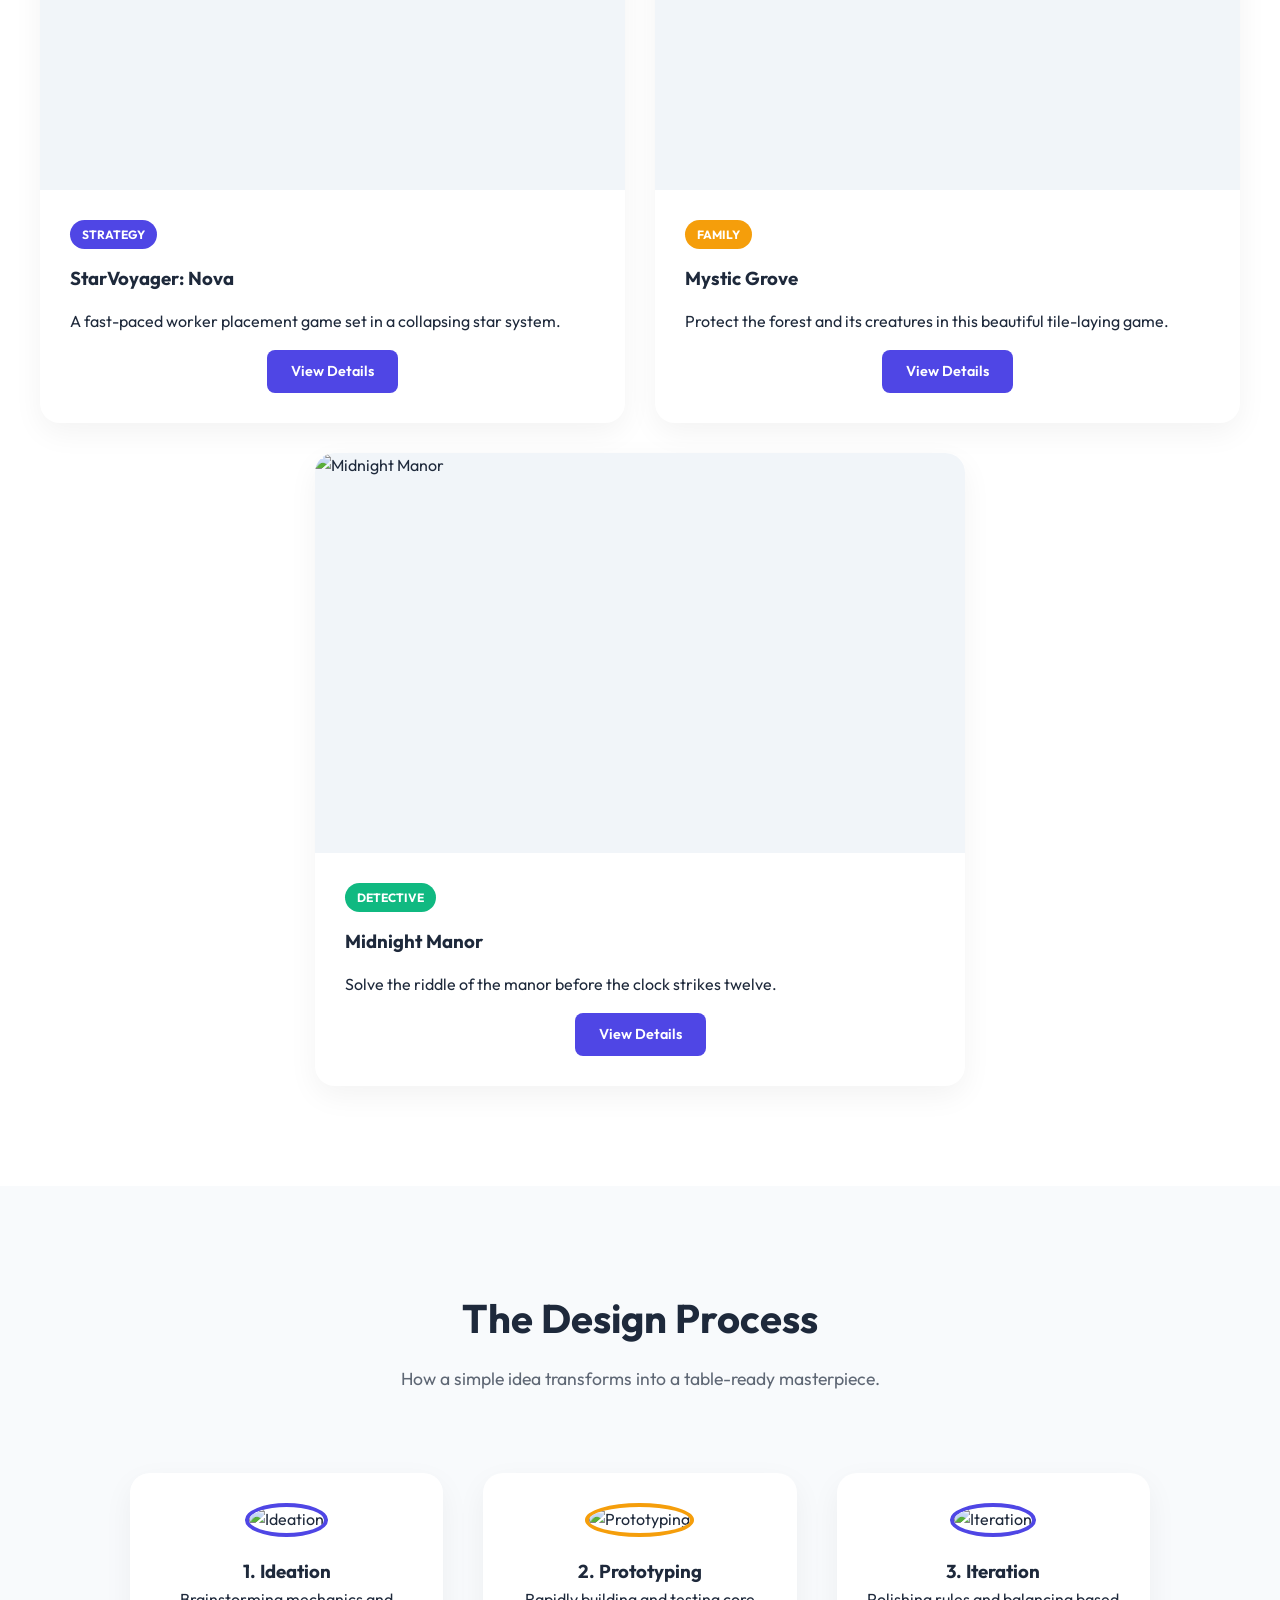
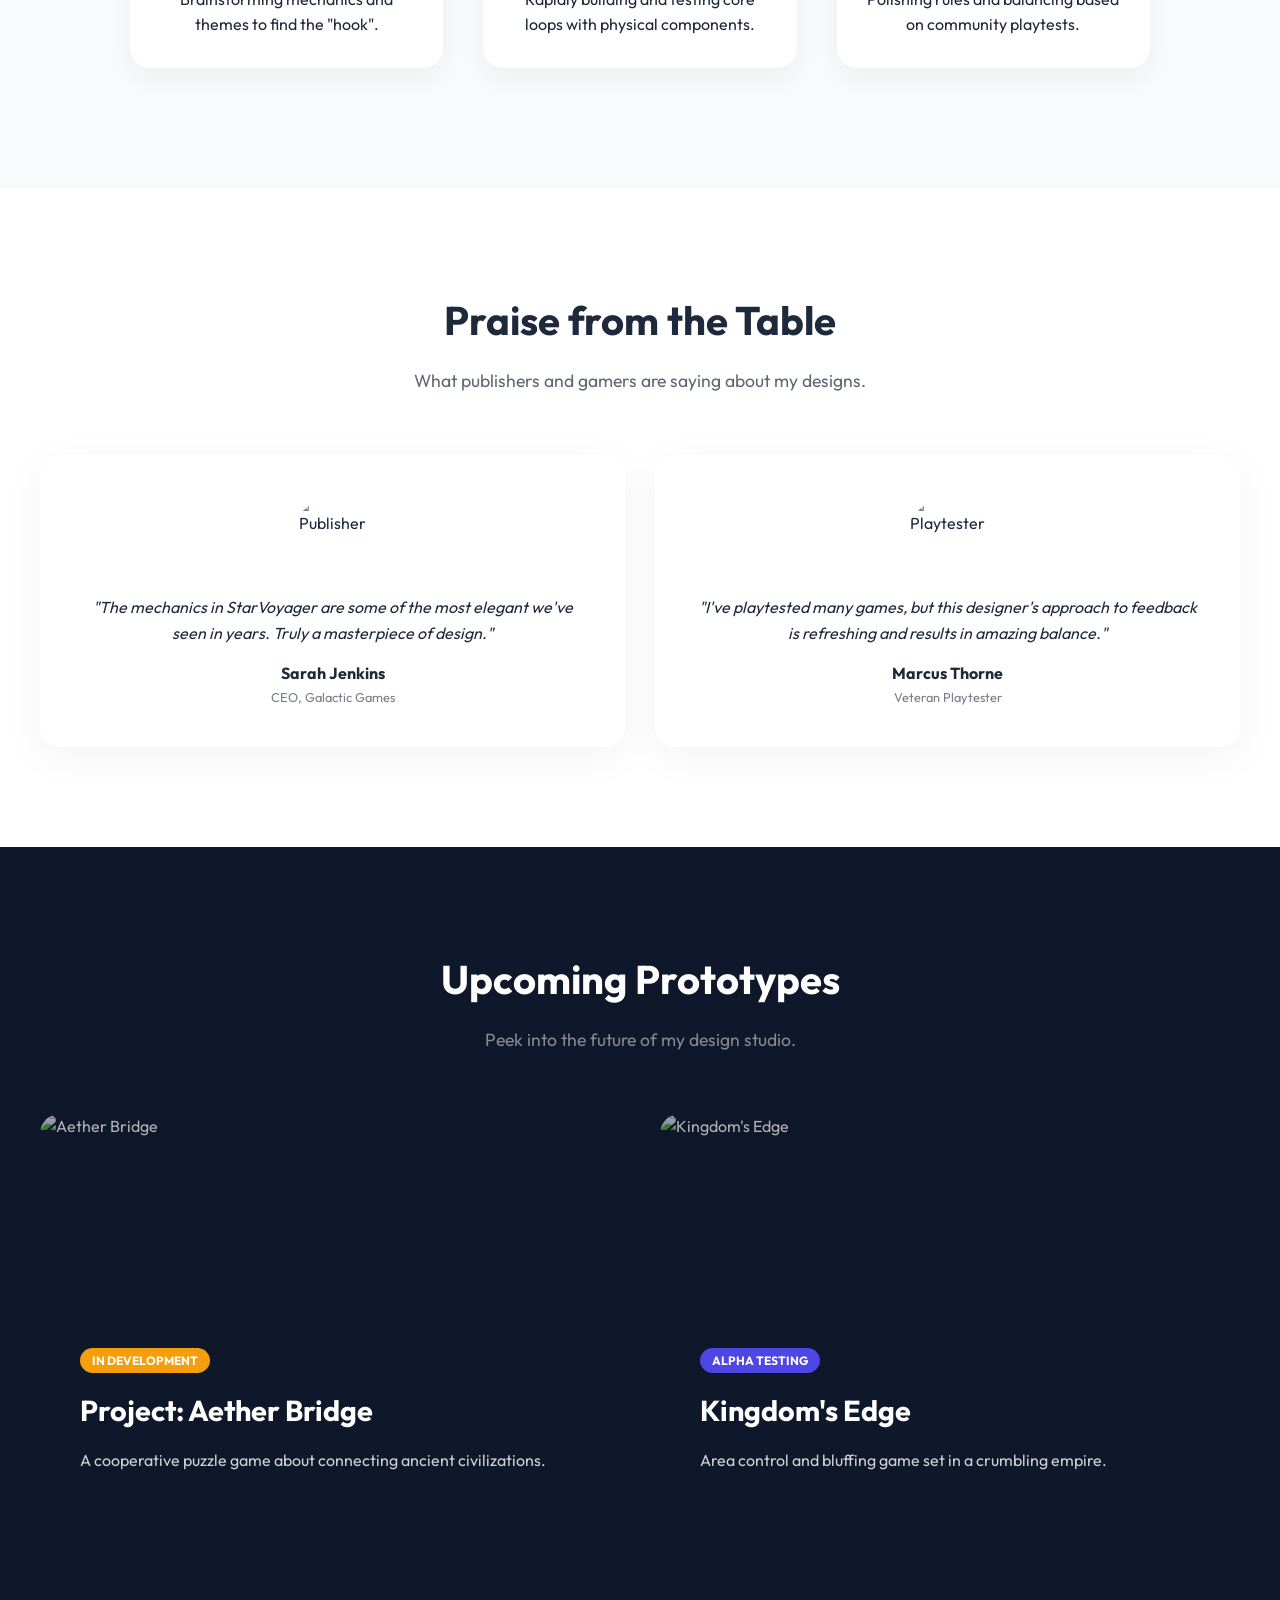
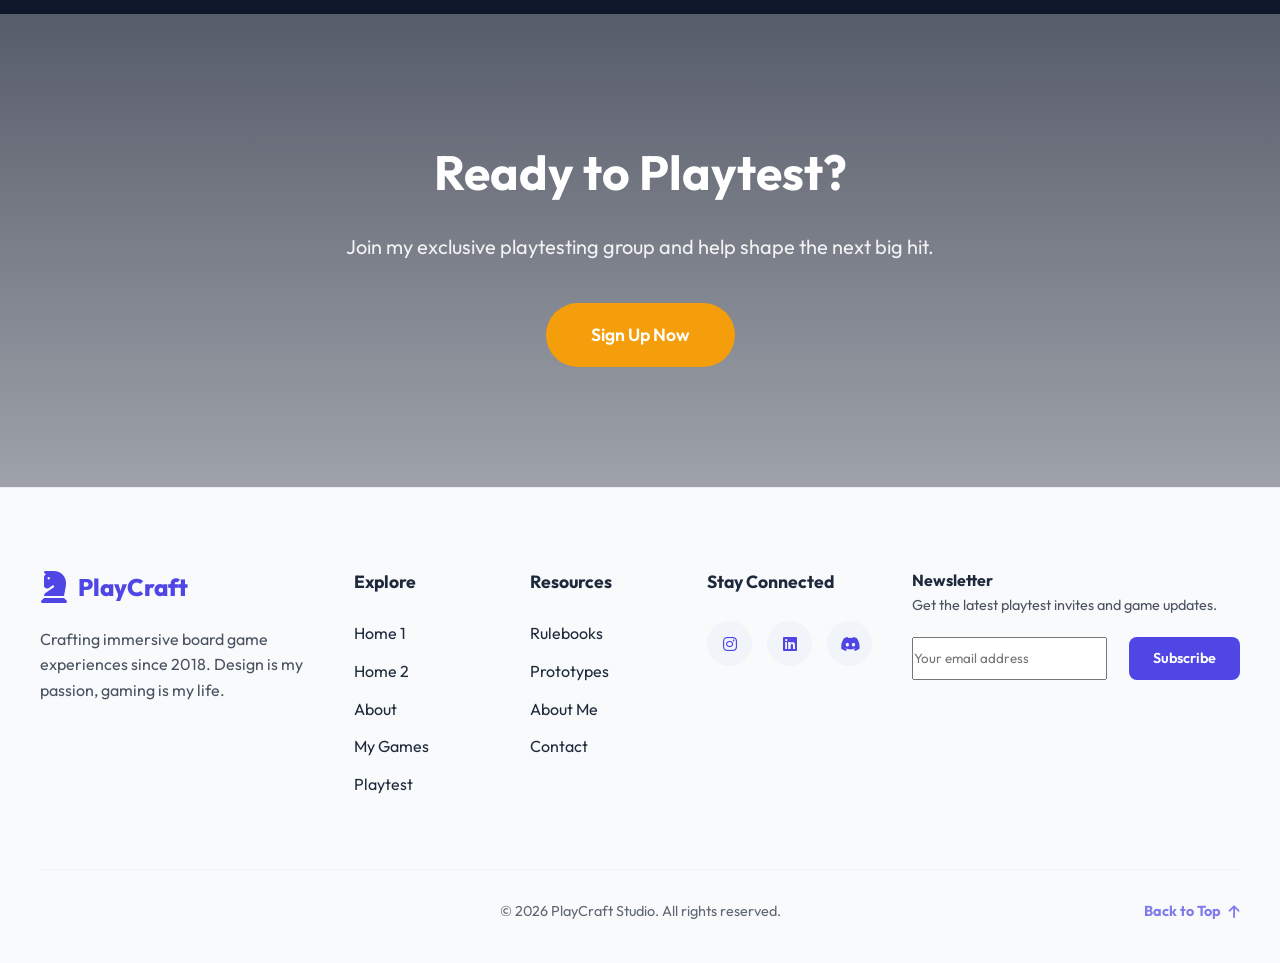
==== commit 343223fc: "rechanges" ====
--- a/index.html
+++ b/index.html
@@ -32,7 +32,7 @@
                     <li><a href="rulebooks.html">Rulebooks</a></li>
                     <li><a href="playtest.html">Playtest</a></li>
                     <li><a href="contact.html">Contact</a></li>
-                    <li><a href="login.html" class="btn btn-primary">Login</a></li>
+                    <li><a href="login.html" class="btn btn-primary">Reach Me</a></li>
                 </ul>
             </nav>
             <div class="header-actions">
@@ -46,19 +46,36 @@
     <main>
         <!-- Hero Section -->
         <section class="hero"
-            style="background-image: url('https://images.unsplash.com/photo-1570303345338-e1f0eddf4946?auto=format&fit=crop&q=80&w=1920');">
+            style="background-image: url('images/hero.png');">
             <div class="hero-overlay"></div>
             <div class="container hero-container">
                 <div class="hero-content">
                     <h1 class="hero-title">Crafting
                         Worlds, <br><span style="color: var(--secondary);">One Move</span> at a Time.</h1>
                     <p class="hero-description">I'm a
-                        freelance board game designer specializing in immersive mechanics, strategic depth, and
-                        unforgettable tabletop experiences. From rapid prototyping to final rulebook development, I bridge the gap between creative vision and table-ready reality.</p>
+                        professional board game architect. For over 6 years, I've been blending mathematical precision with artistic vision to create experiences that ignite imaginations. From core mechanic balancing to global publishing, I help turn table-top dreams into world-class realities.</p>
                     <div class="hero-btns">
                         <a href="playtest.html" class="btn btn-primary">Join a Playtest</a>
                         <a href="#featured" class="btn btn-secondary">View My Work</a>
                     </div>
+                </div>
+            </div>
+        </section>
+
+        <!-- New: Global Impact Stats -->
+        <section id="stats" style="padding: 60px 0; background: #020617; color: white; border-bottom: 1px solid rgba(255,255,255,0.05);">
+            <div class="container" style="display: flex; justify-content: space-around; flex-wrap: wrap; gap: 40px; text-align: center;">
+                <div class="animate-up">
+                    <h2 style="font-size: 3rem; color: var(--secondary); margin: 0; font-weight: 800;">12+</h2>
+                    <p style="margin: 5px 0 0; opacity: 0.7; text-transform: uppercase; letter-spacing: 2px; font-size: 0.8rem;">Published Titles</p>
+                </div>
+                <div class="animate-up" style="animation-delay: 0.1s;">
+                    <h2 style="font-size: 3rem; color: var(--primary); margin: 0; font-weight: 800;">50k+</h2>
+                    <p style="margin: 5px 0 0; opacity: 0.7; text-transform: uppercase; letter-spacing: 2px; font-size: 0.8rem;">Active Players</p>
+                </div>
+                <div class="animate-up" style="animation-delay: 0.2s;">
+                    <h2 style="font-size: 3rem; color: var(--secondary); margin: 0; font-weight: 800;">3</h2>
+                    <p style="margin: 5px 0 0; opacity: 0.7; text-transform: uppercase; letter-spacing: 2px; font-size: 0.8rem;">Industry Awards</p>
                 </div>
             </div>
         </section>
@@ -74,7 +91,7 @@
                 </div>
                 <div class="games-grid">
                     <!-- Game 1 -->
-                    <div class="card animate-on-scroll">
+                    <div class="card reveal-up">
                         <img src="https://images.pexels.com/photos/207924/pexels-photo-207924.jpeg" alt="StarVoyager">
                         <div class="card-content">
                             <span class="category-tag" style="background: var(--primary);">STRATEGY</span>
@@ -86,7 +103,7 @@
                         </div>
                     </div>
                     <!-- Game 2 -->
-                    <div class="card animate-on-scroll" style="animation-delay: 0.1s;">
+                    <div class="card reveal-up delay-1">
                         <img src="https://images.pexels.com/photos/8111324/pexels-photo-8111324.jpeg"
                             alt="Mystic Grove">
                         <div class="card-content">
@@ -99,7 +116,7 @@
                         </div>
                     </div>
                     <!-- Game 3 -->
-                    <div class="card animate-on-scroll" style="animation-delay: 0.2s;">
+                    <div class="card reveal-up delay-2">
                         <img src="https://images.unsplash.com/photo-1606167668584-78701c57f13d?auto=format&fit=crop&q=80&w=600"
                             alt="Midnight Manor">
                         <div class="card-content">
@@ -123,7 +140,7 @@
                     <p>How a simple idea transforms into a table-ready masterpiece.</p>
                 </div>
                 <div class="process-grid">
-                        <div class="process-step animate-on-scroll" style="text-align: center;">
+                        <div class="process-step zoom-in" style="text-align: center;">
                             <img src="https://images.unsplash.com/photo-1553481187-be93c21490a9?auto=format&fit=crop&q=80&w=600"
                                 alt="Ideation"
                                 style="width: 150px; height: 150px; border-radius: 50%; object-fit: cover; margin-bottom: 20px; border: 4px solid var(--primary);">
@@ -158,7 +175,7 @@
                     <p>What publishers and gamers are saying about my designs.</p>
                 </div>
                 <div class="testimonials-grid">
-                    <div class="testimonial-card animate-on-scroll">
+                    <div class="testimonial-card blur-in">
                         <img src="https://images.unsplash.com/photo-1472099645785-5658abf4ff4e?auto=format&fit=crop&q=80&w=100"
                             alt="Publisher" style="width: 80px; height: 80px; border-radius: 50%; object-fit: cover;">
                         <div>
@@ -190,7 +207,7 @@
                     <p style="color: rgba(255,255,255,0.7);">Peek into the future of my design studio.</p>
                 </div>
                 <div class="upcoming-grid">
-                    <div class="prototype-card animate-on-scroll">
+                    <div class="prototype-card reveal-left">
                         <img src="https://images.pexels.com/photos/19677/pexels-photo.jpg" alt="Aether Bridge">
                         <div class="prototype-card-info">
                             <span class="category-tag" style="background: var(--secondary);">IN DEVELOPMENT</span>
@@ -198,7 +215,7 @@
                             <p>A cooperative puzzle game about connecting ancient civilizations.</p>
                         </div>
                     </div>
-                    <div class="prototype-card animate-on-scroll" style="animation-delay: 0.1s;">
+                    <div class="prototype-card reveal-right">
                         <img src="https://images.pexels.com/photos/7329697/pexels-photo-7329697.jpeg" alt="Kingdom's Edge">
                         <div class="prototype-card-info">
                             <span class="category-tag" style="background: var(--primary);">ALPHA TESTING</span>
@@ -214,7 +231,7 @@
         <section class="cta-section"
             style="padding: 120px 0; text-align: center; background-image: url('https://images.unsplash.com/photo-1596464716127-f2a82984de30?auto=format&fit=crop&q=80&w=1200'); background-size: cover; background-position: center; position: relative;">
             <div class="hero-overlay"></div>
-            <div class="container animate-up" style="position: relative; z-index: 2; color: white;">
+            <div class="container skew-in" style="position: relative; z-index: 2; color: white;">
                 <h2 style="font-size: 3rem; margin-bottom: 20px;">Ready to Playtest?</h2>
                 <p style="font-size: 1.25rem; margin-bottom: 40px; opacity: 0.9;">Join my exclusive playtesting group
                     and help shape the next big hit.</p>
--- a/style.css
+++ b/style.css
@@ -11,6 +11,25 @@
     --card-bg-dark: #1e293b;
     --header-height: 80px;
     --transition: all 0.3s cubic-bezier(0.4, 0, 0.2, 1);
+    --container-padding: 40px;
+}
+
+@media (max-width: 1024px) {
+    :root {
+        --container-padding: 25px;
+    }
+}
+
+@media (max-width: 768px) {
+    :root {
+        --container-padding: 20px;
+    }
+}
+
+@media (max-width: 480px) {
+    :root {
+        --container-padding: 15px;
+    }
 }
 
 * {
@@ -60,9 +79,9 @@
 }
 
 .container {
-    max-width: 1200px;
+    max-width: 1400px;
     margin: 0 auto;
-    padding: 0 20px;
+    padding: 0 var(--container-padding);
 }
 
 /* Header Styling */
@@ -91,7 +110,7 @@
     justify-content: space-between;
     align-items: center;
     width: 100%;
-    padding: 0 40px;
+    padding: 0 var(--container-padding);
 }
 
 .logo {
@@ -252,7 +271,7 @@
     .hero-description {
         font-size: 1.1rem;
         margin-bottom: 30px;
-        padding: 0 15px;
+        padding: 0 var(--container-padding);
     }
 
     .hero-btns {
@@ -554,7 +573,7 @@
 
 .card img {
     width: 100%;
-    height: 250px;
+    height: 400px;
     object-fit: cover;
     background-color: #f1f5f9; /* Fallback */
 }
@@ -641,7 +660,8 @@
 }
 
 .games-grid .card {
-    flex: 0 1 calc(33.333% - 20px);
+    flex: 1 1 calc(50% - 20px);
+    max-width: 650px;
     display: flex;
     flex-direction: column;
     background: var(--card-bg-light);
@@ -920,7 +940,7 @@
     flex-direction: row-reverse;
 }
 
-.timeline-step > div {
+.timeline-step > div:not(.step-number) {
     flex: 1;
 }
 
@@ -1102,7 +1122,7 @@
     align-items: center;
     justify-content: center;
     background: #f1f5f9;
-    padding: 40px 20px;
+    padding: 40px var(--container-padding);
 }
 
 body.dark-mode .auth-page {
@@ -1121,7 +1141,7 @@
 
 @media (max-width: 480px) {
     .auth-page {
-        padding: 20px 15px;
+        padding: 20px var(--container-padding);
     }
     .auth-card {
         padding: 25px;
@@ -1281,30 +1301,90 @@
     color: #94a3b8;
 }
 
-/* Animations */
-@keyframes fadeInUp {
-    from { opacity: 0; transform: translateY(30px); }
-    to { opacity: 1; transform: translateY(0); }
-}
-
-.animate-up {
-    animation: fadeInUp 0.8s ease forwards;
-}
-
-@keyframes slideInLeft {
-    from { opacity: 0; transform: translateX(-50px); }
-    to { opacity: 1; transform: translateX(0); }
-}
-
-.animate-left {
-    animation: slideInLeft 0.8s ease forwards;
+/* New Varied Animation System */
+[class*="reveal-"], 
+.zoom-in, 
+.blur-in, 
+.skew-in,
+.rotate-in {
+    opacity: 0;
+    transition: all 0.8s cubic-bezier(0.4, 0, 0.2, 1);
+    will-change: transform, opacity, filter;
+}
+
+/* Reveal Up */
+.reveal-up { transform: translateY(50px); }
+.reveal-up.in-view {
+    opacity: 1;
+    transform: translateY(0);
+}
+
+/* Reveal Left */
+.reveal-left { transform: translateX(-50px); }
+.reveal-left.in-view {
+    opacity: 1;
+    transform: translateX(0);
+}
+
+/* Reveal Right */
+.reveal-right { transform: translateX(50px); }
+.reveal-right.in-view {
+    opacity: 1;
+    transform: translateX(0);
+}
+
+/* Zoom In */
+.zoom-in { transform: scale(0.9); }
+.zoom-in.in-view {
+    opacity: 1;
+    transform: scale(1);
+}
+
+/* Blur In */
+.blur-in { filter: blur(10px); }
+.blur-in.in-view {
+    opacity: 1;
+    filter: blur(0);
+}
+
+/* Skew In */
+.skew-in { transform: skewX(-10deg) translateX(-30px); }
+.skew-in.in-view {
+    opacity: 1;
+    transform: skewX(0) translateX(0);
+}
+
+/* Rotate In */
+.rotate-in { transform: rotate(-5deg) translateY(30px); }
+.rotate-in.in-view {
+    opacity: 1;
+    transform: rotate(0) translateY(0);
+}
+
+/* Staggered Delays */
+.delay-1 { transition-delay: 0.1s; }
+.delay-2 { transition-delay: 0.2s; }
+.delay-3 { transition-delay: 0.3s; }
+.delay-4 { transition-delay: 0.4s; }
+.delay-5 { transition-delay: 0.5s; }
+
+/* Parallax Effect for Backgrounds */
+.parallax-bg {
+    background-attachment: fixed;
+    background-position: center;
+    background-repeat: no-repeat;
+    background-size: cover;
+}
+
+@media (max-width: 1024px) {
+    .parallax-bg { background-attachment: scroll; }
 }
 
 /* Newsletter Card Theme Support */
 .newsletter-card {
-    max-width: 600px;
+    max-width: 700px;
     margin: 0 auto;
-    padding: 60px;
+    padding: 60px var(--container-padding);
     background: rgba(255, 255, 255, 0.95);
     backdrop-filter: blur(10px);
     border-radius: 40px;
@@ -1338,7 +1418,7 @@
     background-size: cover;
     background-position: center;
     border-radius: 40px;
-    margin: 40px;
+    margin: 40px var(--container-padding);
     overflow: hidden;
 }
 
@@ -1559,7 +1639,7 @@
 }
 
 @media (max-width: 1024px) {
-    .header-container { padding: 0 15px; width: 100%; }
+    .header-container { width: 100%; }
     .hero-title { font-size: 3rem; }
     .footer-grid { 
         grid-template-columns: 1.5fr 1fr 1fr; 
@@ -1617,11 +1697,11 @@
 
 @media (max-width: 768px) {
     .home2-newsletter { 
-        margin: 20px 10px; 
+        margin: 20px var(--container-padding); 
         padding: 60px 0; 
         border-radius: 20px;
     }
-    .newsletter-card { padding: 30px 15px; margin: 0 auto; }
+    .newsletter-card { padding: 40px var(--container-padding); margin: 0 auto; }
     .newsletter-form {
         display: flex !important;
         flex-direction: column !important;
@@ -1674,7 +1754,7 @@
         font-size: 1.5rem;
     }
     .games-grid .card {
-        flex: 0 1 calc(50% - 20px);
+        flex: 1 1 calc(50% - 20px);
     }
     .games-grid {
         justify-content: center !important;
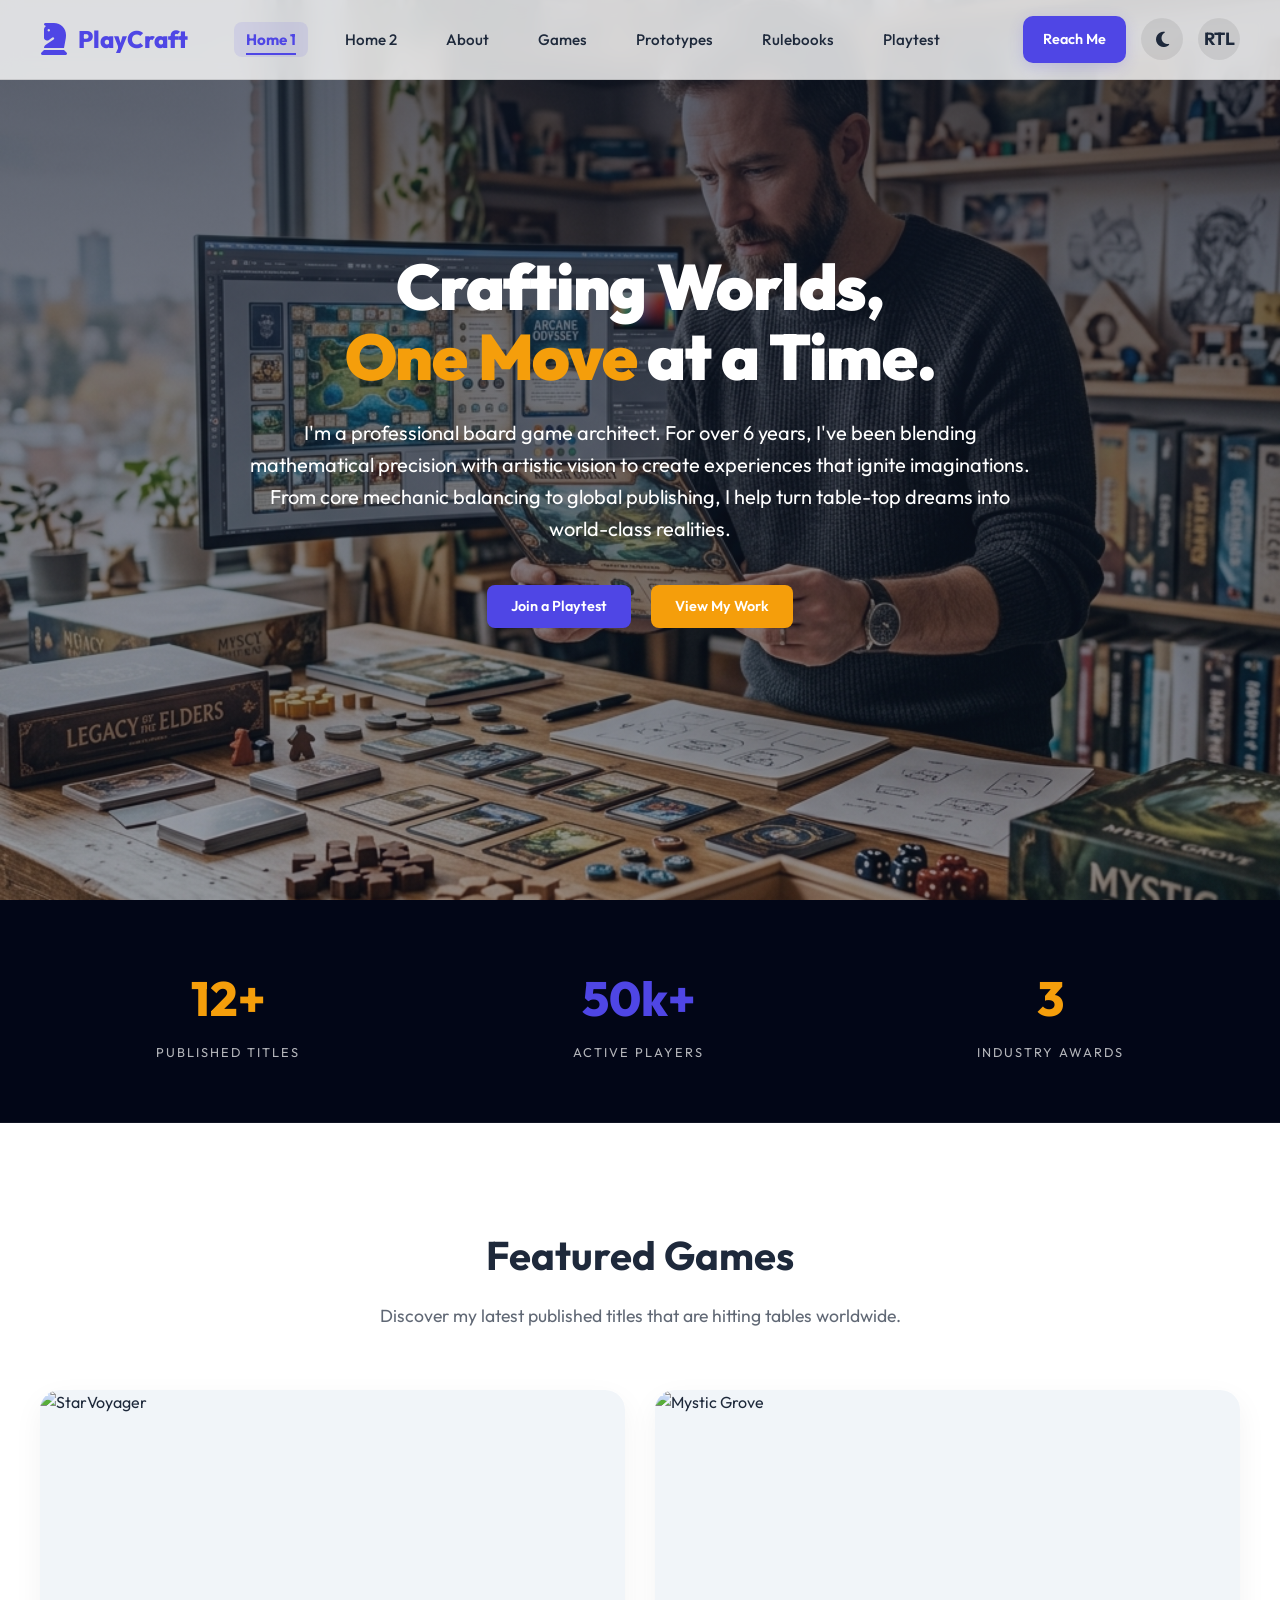
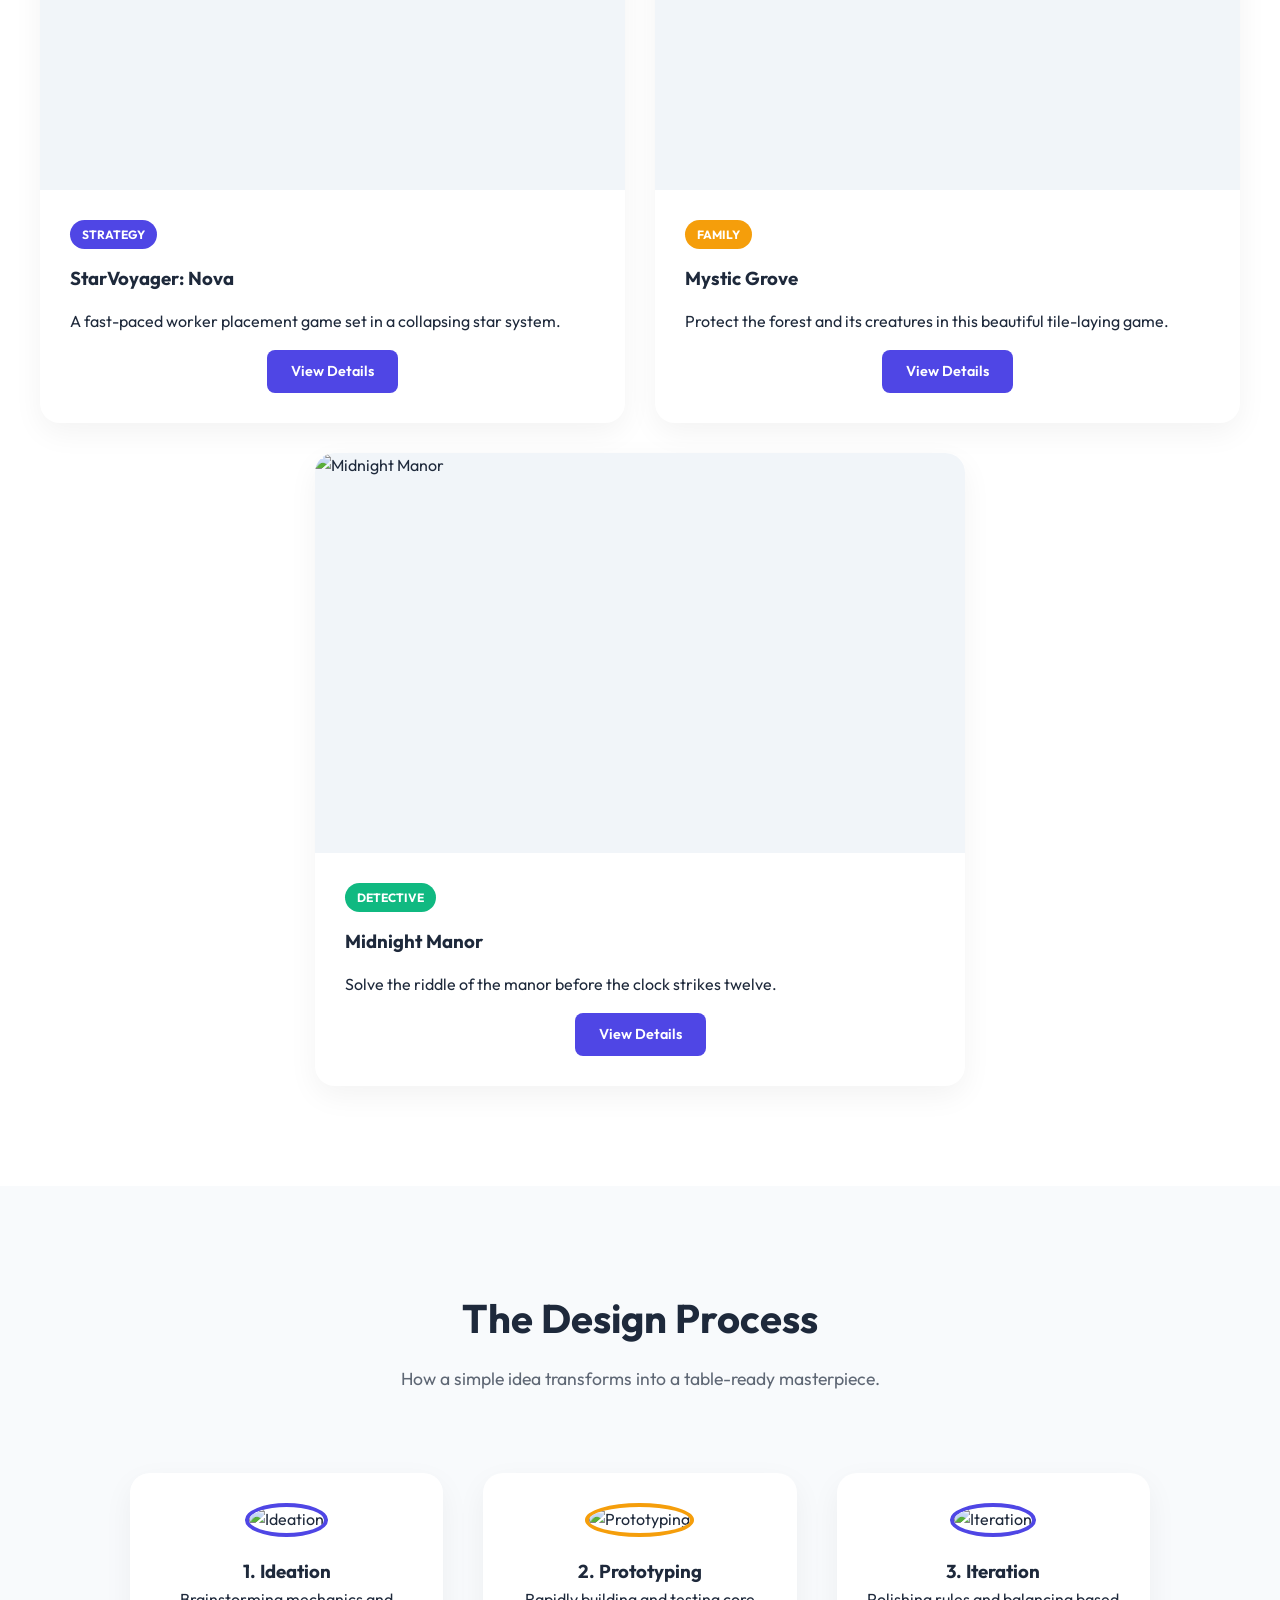
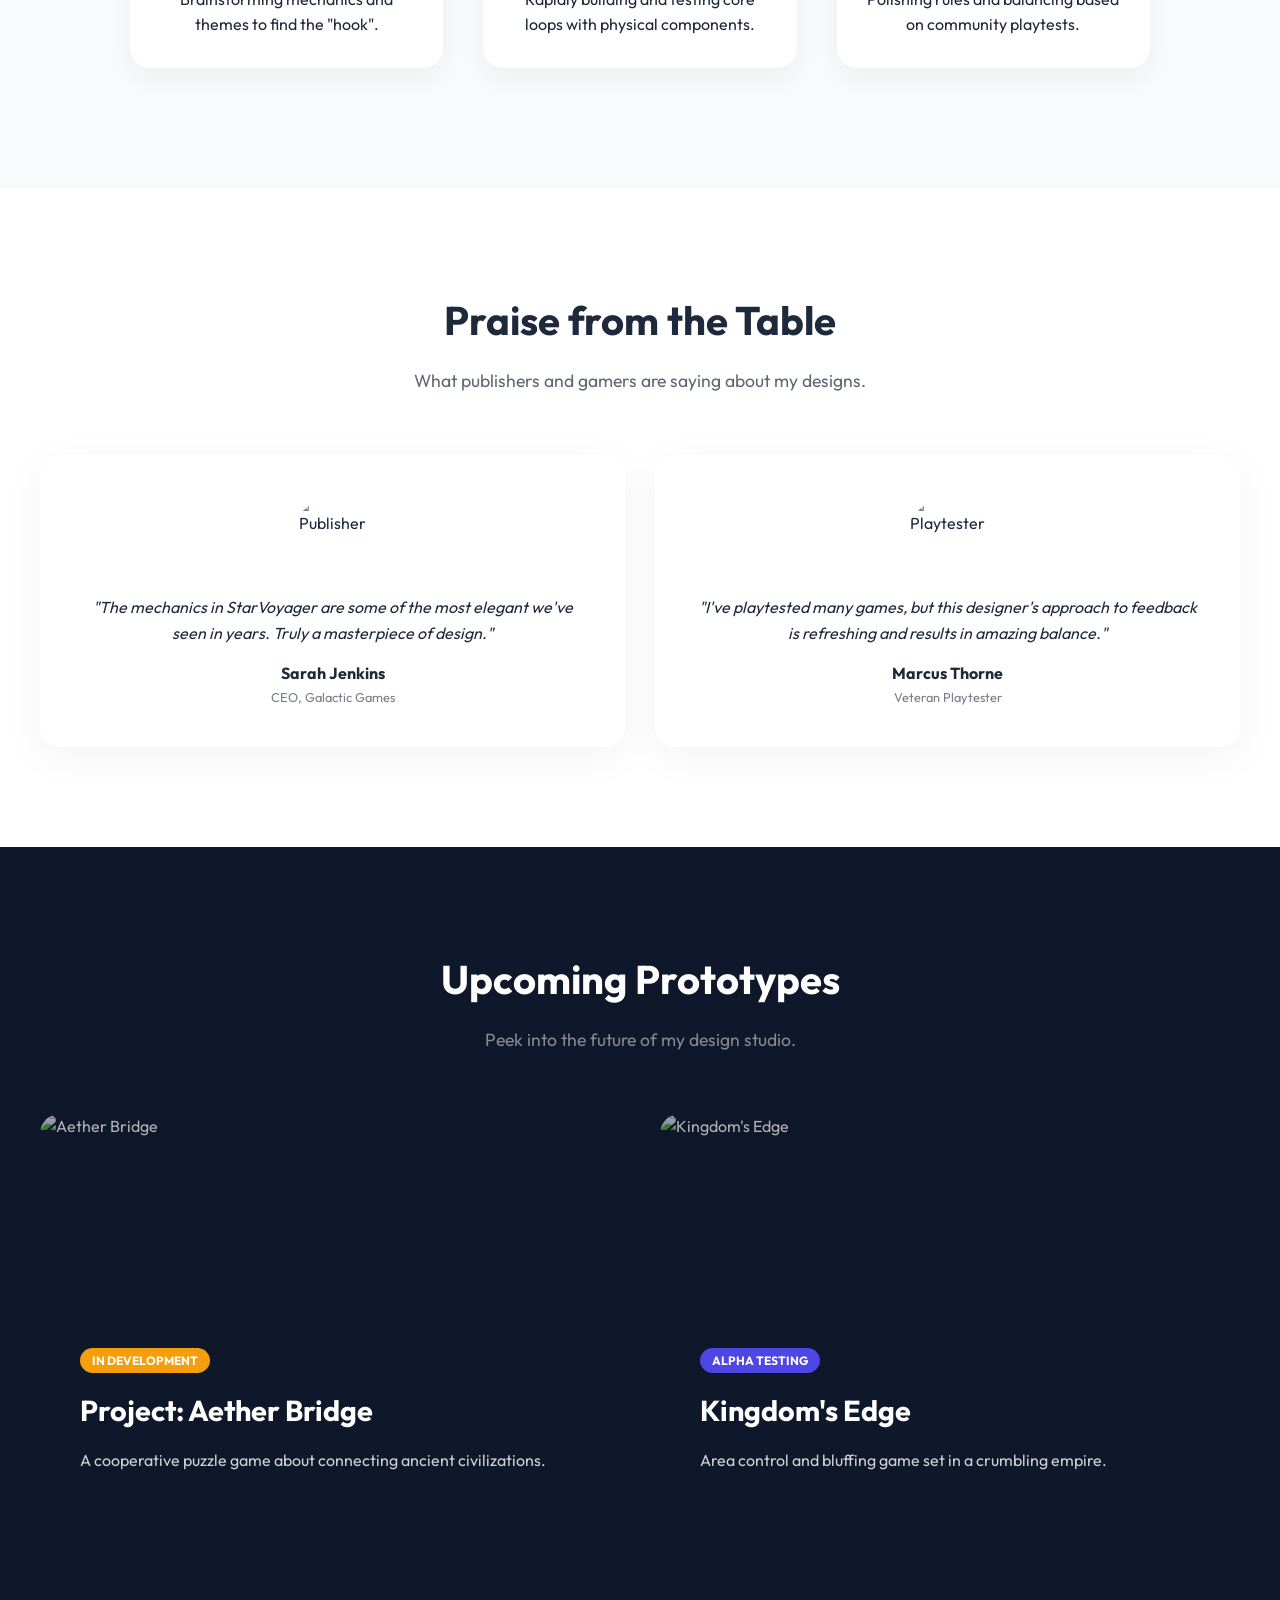
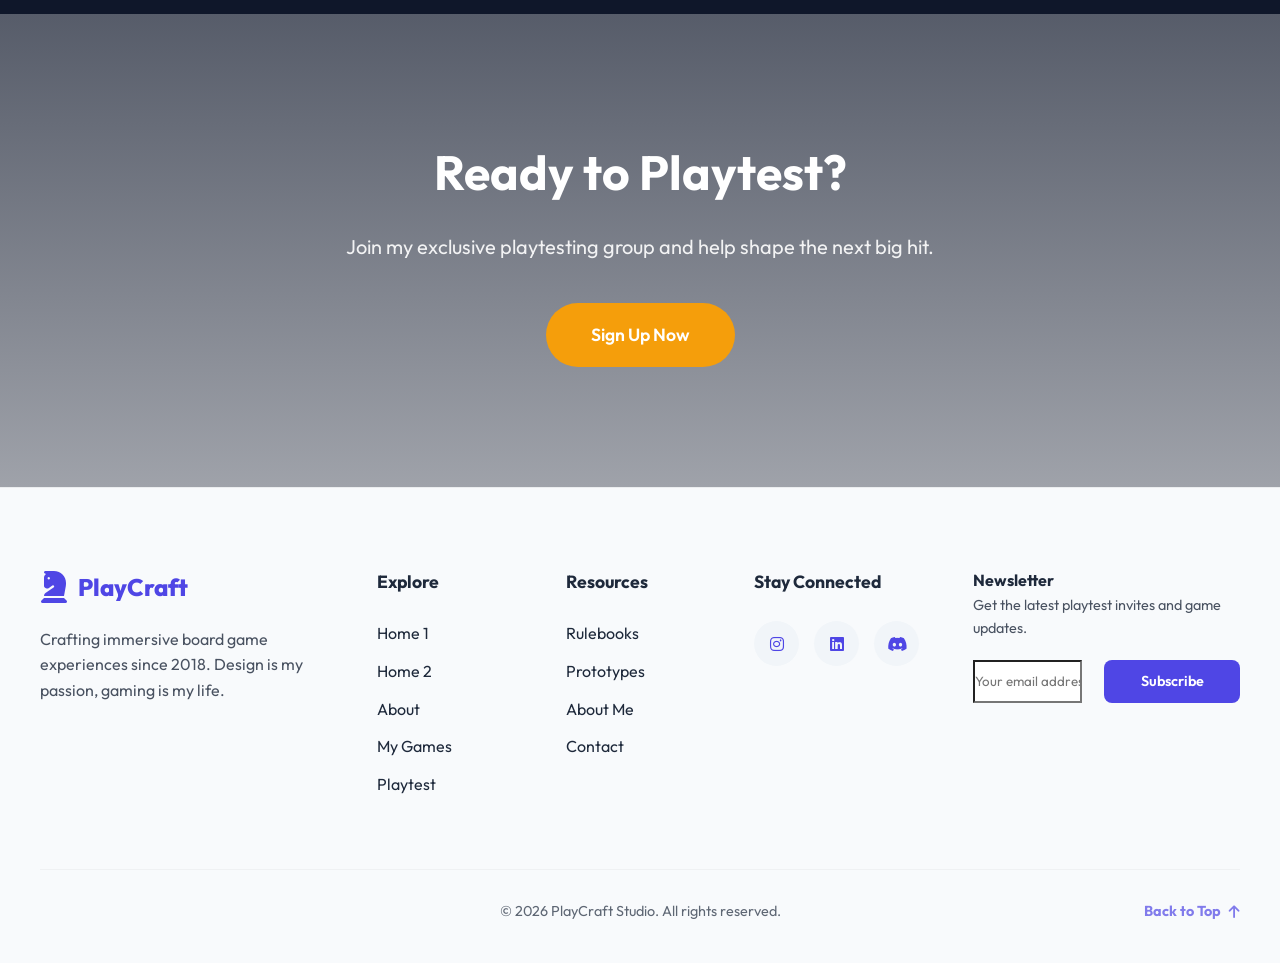
==== commit 4409876d: "hamburger" ====
--- a/index.html
+++ b/index.html
@@ -31,11 +31,11 @@
                     <li><a href="prototypes.html">Prototypes</a></li>
                     <li><a href="rulebooks.html">Rulebooks</a></li>
                     <li><a href="playtest.html">Playtest</a></li>
-                    <li><a href="contact.html">Contact</a></li>
-                    <li><a href="login.html" class="btn btn-primary">Reach Me</a></li>
+                    <li><a href="contact.html" class="btn btn-primary reach-me-btn mobile-only">Reach Me</a></li>
                 </ul>
             </nav>
             <div class="header-actions">
+                <a href="contact.html" class="btn btn-primary reach-me-btn desktop-only">Reach Me</a>
                 <button class="toggle-btn" id="theme-toggle"><i class="fas fa-moon"></i></button>
                 <button class="toggle-btn" id="rtl-toggle">RTL</button>
                 <i class="fas fa-bars hamburger" id="hamburger"></i>
--- a/style.css
+++ b/style.css
@@ -39,12 +39,21 @@
 }
 
 html {
+    overflow-x: hidden !important;
+    width: 100%;
+    max-width: 100%;
     scroll-behavior: smooth;
 }
 
 body, button, input, select, textarea {
     font-family: 'Outfit', sans-serif;
+    color: var(--text-light);
     line-height: 1.6;
+    overflow-x: hidden !important;
+    width: 100%;
+    max-width: 100%;
+    position: relative;
+    background-color: var(--bg-light);
 }
 
 body {
@@ -111,6 +120,7 @@
     align-items: center;
     width: 100%;
     padding: 0 var(--container-padding);
+    max-width: 100%; /* Ensure it doesn't exceed viewport */
 }
 
 .logo {
@@ -323,6 +333,26 @@
     transform: translateY(-3px) scale(1.02);
     box-shadow: 0 15px 30px rgba(79, 70, 229, 0.4);
     filter: brightness(1.1);
+}
+
+/* Header Reach Me Button Specifics */
+.reach-me-btn {
+    padding: 12px 20px !important;
+    border-radius: 10px !important;
+    font-weight: 600 !important;
+    box-shadow: 0 4px 15px rgba(79, 70, 229, 0.2);
+}
+
+.reach-me-btn:hover {
+    box-shadow: 0 8px 25px rgba(79, 70, 229, 0.4) !important;
+}
+
+.desktop-only {
+    display: inline-flex !important;
+}
+
+.mobile-only {
+    display: none !important;
 }
 
 .btn-secondary {
@@ -712,7 +742,7 @@
 .story-badge {
     position: absolute;
     bottom: -20px;
-    right: -20px;
+    right: 0px;
     background: var(--primary);
     color: white;
     padding: 25px;
@@ -760,8 +790,8 @@
 
 .philosophy-card {
     flex: 1;
-    min-width: 280px;
-    max-width: 380px;
+    min-width: 250px;
+    max-width: 100%;
     padding: 40px;
     background: white;
     border-radius: 20px;
@@ -1639,7 +1669,56 @@
 }
 
 @media (max-width: 1024px) {
-    .header-container { width: 100%; }
+    .header-container { 
+        padding: 0 12px; 
+        overflow: visible;
+        width: 100%;
+        max-width: 100%;
+    }
+    .logo {
+        font-size: 1.2rem;
+        flex-shrink: 1; /* Allow logo to shrink if needed */
+        min-width: 0;
+        white-space: nowrap;
+    }
+    .logo i {
+        font-size: 1.6rem;
+        flex-shrink: 0;
+    }
+    .logo span {
+        overflow: hidden;
+        text-overflow: ellipsis;
+    }
+    .header-actions {
+        gap: 8px;
+        display: flex;
+        align-items: center;
+        flex-wrap: nowrap;
+        flex-shrink: 0; /* Prevent actions from shrinking */
+        margin-left: 10px;
+    }
+    .toggle-btn {
+        width: 36px;
+        height: 36px;
+        font-size: 0.85rem;
+        display: flex;
+        align-items: center;
+        justify-content: center;
+        padding: 0;
+        flex-shrink: 0;
+    }
+    #rtl-toggle {
+        width: auto;
+        min-width: 34px;
+        padding: 0 4px;
+        font-size: 0.75rem;
+    }
+    .hamburger {
+        font-size: 1.4rem;
+        margin: 0;
+        display: block !important;
+        flex-shrink: 0; /* Crucial: never let the hamburger shrink or be pushed out */
+    }
     .hero-title { font-size: 3rem; }
     .footer-grid { 
         grid-template-columns: 1.5fr 1fr 1fr; 
@@ -1654,7 +1733,13 @@
         margin: 0;
     }
     .newsletter-card { padding: 40px 20px; border-radius: 20px; margin: 0 auto; }
-    
+
+    .mobile-only {
+        display: flex !important;
+    }
+    .desktop-only {
+        display: none !important;
+    }
     nav {
         position: fixed;
         top: var(--header-height);
@@ -1674,6 +1759,15 @@
         align-items: flex-start;
         gap: 30px;
     }
+    nav ul li {
+        width: 100%;
+    }
+    nav ul li .reach-me-btn {
+        width: 100%;
+        display: flex;
+        justify-content: center;
+        margin-top: 10px;
+    }
     .session-grid {
         justify-content: center !important;
     }
@@ -1776,6 +1870,32 @@
 }
 
 @media (max-width: 480px) {
+    .header-container {
+        padding: 0 8px;
+    }
+    .logo {
+        font-size: 1.1rem;
+    }
+    .logo i {
+        font-size: 1.4rem;
+    }
+    .header-actions {
+        gap: 6px;
+        margin-left: 5px;
+    }
+    .toggle-btn {
+        width: 32px;
+        height: 32px;
+        font-size: 0.7rem;
+    }
+    #rtl-toggle {
+        min-width: 30px;
+        padding: 0 3px;
+        font-size: 0.65rem;
+    }
+    .hamburger {
+        font-size: 1.2rem;
+    }
     .hero-title { font-size: 1.8rem; }
     .footer-grid { grid-template-columns: 1fr; }
     .games-grid .card {
